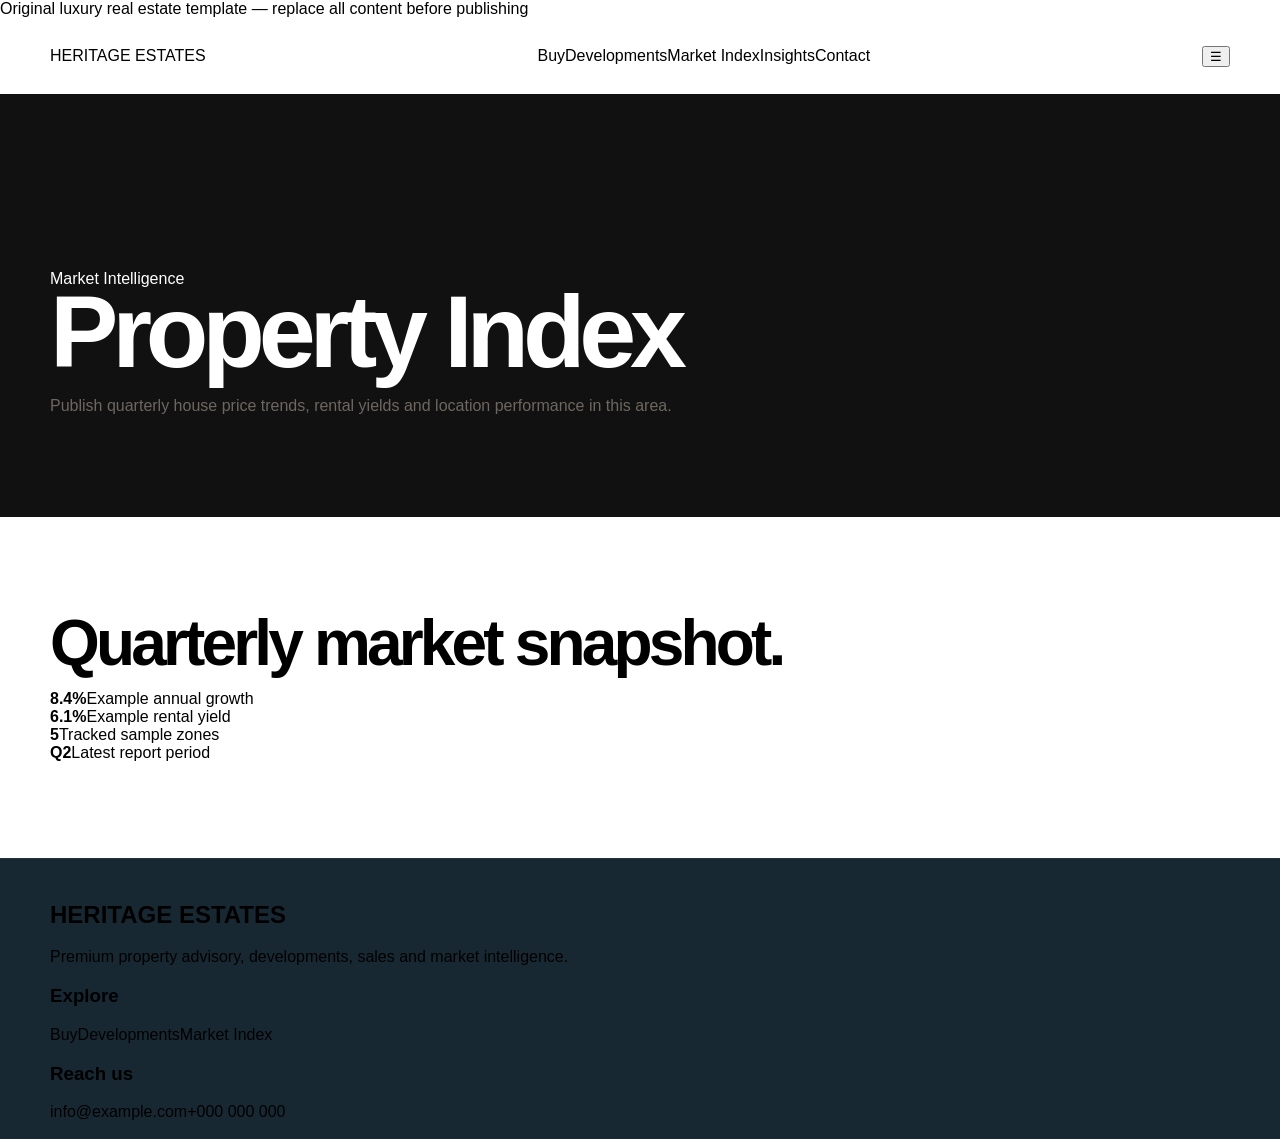
==== hass-inspired/contacts.html @ 973fdc42 "Initial commit" ====
<!DOCTYPE html>
<html lang="en">
<head>
    <meta charset="UTF-8">
    <meta name="viewport" content="width=device-width, initial-scale=1.0">
    <title>Document</title>
    <link rel="stylesheet" href="styles.css">
</head>
<div class="topbar">Original luxury real estate template — replace all content before publishing</div><header class="header"><div class="container nav"><a class="logo" href="index.html">HERITAGE ESTATES</a><nav class="links"><a href="buy.html">Buy</a><a href="developments.html">Developments</a><a href="hass-index.html">Market Index</a><a href="insights.html">Insights</a><a href="contact.html">Contact</a></nav><button class="menu">☰</button></div></header>
<main>
    <section class="page-hero">
        <div class="container">
            <span class="eyebrow">Market Intelligence</span>
            <h1>Property Index</h1>
            <p class="lead">Publish quarterly house price trends, rental yields and location performance in this area.</p>
        </div
        >
    </section>
        <section class="section index-band"><div class="container"><h2>Quarterly market snapshot.</h2><div class="stat-grid"><div class="stat"><strong>8.4%</strong><span>Example annual growth</span></div><div class="stat"><strong>6.1%</strong><span>Example rental yield</span></div><div class="stat"><strong>5</strong><span>Tracked sample zones</span></div><div class="stat"><strong>Q2</strong><span>Latest report period</span></div></div></div></section></main>
<footer class="footer">
    <div class="container foot">
        <div>
            <h2>HERITAGE ESTATES</h2>
            <p>Premium property advisory, developments, sales and market intelligence.</p>
        </div>
        <div>
            <h3>Explore</h3>
            <a href="buy.html">Buy</a><a href="developments.html">Developments</a><a href="hass-index.html">Market Index</a></div><div><h3>Reach us</h3><a href="#">info@example.com</a><a href="#">+000 000 000</a></div></div></footer><script src="app.js"></script>
---- hass-inspired/styles.css ----
:root {
  --hass-navy: #142733;
  --hass-navy-dark: #0b1921;
  --hass-charcoal: #182832;
  --hass-gold: #c8a96e;
  --hass-gold-soft: #dfc78d;
  --hass-cream: #f5f1e8;
  --hass-white: #ffffff;
  --hass-muted: rgba(255, 255, 255, 0.62);
  --serif: "Quicksand", sans-serif;
  --sans: "Quicksand", sans-serif;
}

*{
  box-sizing:border-box
}
html{
  scroll-behavior:smooth
}

body{
  margin:0;
  font-family:var(--sans);
  color:var(--ink);
  background:var(--paper)
}
a{
  color:inherit;
  text-decoration:none
}
img{
  max-width:100%;
  display:block
}
.container{
  width:min(1180px,92vw);
  margin:auto
}
.btn{
  display:inline-flex;
  align-items:center;
  justify-content:center;
  gap:.6rem;
  border:1px solid currentColor;
  padding:1rem 1.25rem;
  border-radius:999px;
  text-transform:uppercase;
  font-size:.75rem;
  letter-spacing:.14em;
  font-weight:700
}
.btn.dark{
  background:#111;
  color:#fff;
  border-color:#111
}
.btn.lime{
  background:var(--lime);
  color:#101010;
  border-color:var(--lime)
}
.btn.ghost{
  color:#fff;
  border-color:rgba(255,255,255,.35)
}


/* ==============================
   HEADER — HassConsult inspired
================================= */

.site-header {
  position: fixed;
  top: 0;
  left: 0;
  width: 100%;
  z-index: 30;
  background: rgba(11, 25, 33, 0.86);
  backdrop-filter: blur(18px);
  border-bottom: 1px solid rgba(255, 255, 255, 0.08);
}

.container {
  width: min(1180px, calc(100% - 42px));
  margin: 0 auto;
}

.nav {
  min-height: 76px;
  display: flex;
  align-items: center;
  justify-content: space-between;
}

.brand {
  color: var(--hass-white);
  font-family: var(--sans);
  font-size: 1.05rem;
  font-weight: 900;
  letter-spacing: 0.15em;
  text-decoration: none;
}

.brand span {
  color: var(--hass-gold);
}

.nav-links {
  display: flex;
  align-items: center;
  gap: 26px;
}

.nav-links a {
  color: rgba(255, 255, 255, 0.78);
  font-size: 0.72rem;
  font-weight: 700;
  letter-spacing: 0.16em;
  text-transform: uppercase;
  text-decoration: none;
  transition: color 0.25s ease;
}

.nav-links a:hover {
  color: var(--hass-gold-soft);
}

.hamb {
  display: none;
  border: 0;
  background: transparent;
  color: var(--hass-white);
  font-size: 1.8rem;
  cursor: pointer;
  line-height: 1;
  z-index: 1001;
}

.mobile-menu {
  display: none;
}

/* show hamburger on mobile/tablet */
@media (max-width: 900px) {
  .nav-links {
    display: none;
  }

  .hamb {
    display: block;
  }

  .mobile-menu {
    display: none;
    background: var(--hass-charcoal);
    padding: 20px 25px 28px;
    border-top: 1px solid rgba(255,255,255,0.08);
  }

  .mobile-menu.open {
    display: flex;
    flex-direction: column;
    gap: 18px;
  }

  .mobile-menu a {
    color: var(--hass-white);
    text-decoration: none;
    font-size: 12px;
    letter-spacing: 0.18em;
    text-transform: uppercase;
  }
}

/* ==============================
   HERO — background + floating tiles
================================= */

.hero {
  min-height: 100vh;
  position: relative;
  display: flex;
  align-items: flex-end;
  overflow: hidden;
  color: var(--hass-white);
  background: var(--hass-navy-dark);
}

/* Main background image */
.hero::before {
  content: "";
  position: absolute;
  inset: 0;
  background:
    linear-gradient(
      90deg,
      rgba(11, 25, 33, 0.96) 0%,
      rgba(11, 25, 33, 0.9) 36%,
      rgba(11, 25, 33, 0.66) 67%,
      rgba(11, 25, 33, 0.54) 100%
    ),
    linear-gradient(
      180deg,
      rgba(11, 25, 33, 0.7) 0%,
      rgba(11, 25, 33, 0.26) 42%,
      rgba(11, 25, 33, 0.92) 100%
    ),
    url("https://images.unsplash.com/photo-1600585154340-be6161a56a0c?auto=format&fit=crop&w=2200&q=85");
  background-size: cover;
  background-position: center;
  transform: scale(1.04);
  z-index: 0;
}

/* Soft editorial glow */
.hero-grain {
  position: absolute;
  inset: 0;
  background:
    radial-gradient(circle at 18% 75%, rgba(200, 169, 110, 0.16), transparent 32%),
    radial-gradient(circle at 80% 22%, rgba(255, 255, 255, 0.08), transparent 30%),
    linear-gradient(120deg, rgba(20, 39, 51, 0.28), transparent 45%);
  pointer-events: none;
  z-index: 1;
}

/* A subtle dark glass block behind floating images */
.hero-grain::after {
  content: "";
  position: absolute;
  right: 18%;
  top: 35%;
  width: 330px;
  height: 330px;
  background: rgba(11, 25, 33, 0.28);
  border: 1px solid rgba(200, 169, 110, 0.08);
  backdrop-filter: blur(8px);
}

.hero-inner {
  position: relative;
  z-index: 2;
  width: min(1180px, calc(100% - 42px));
  margin: 0 auto;
  padding: 11rem 0 5.8rem;
  display: grid;
  grid-template-columns: 0.95fr 1.05fr;
  gap: clamp(3rem, 7vw, 7rem);
  align-items: end;
}

/* ==============================
   LEFT TEXT
================================= */

.hero-text {
  max-width: 720px;
  padding-bottom: 1rem;
}

.kicker {
 
font-size: 0.68rem;
  letter-spacing: 0.2em;
  text-transform: uppercase;
  color: var(--lime, #C8A96E);
  font-weight: 700;
  display: flex;
  align-items: center;
  gap: 0.8rem;
  margin-bottom: 1.8rem;
}

.kicker::before {
  content: "";
  width: 34px;
  height: 1px;
  background: currentColor;
}

.hero-subtitle {
  margin: 0 0 0.7rem;
  color: rgba(255, 255, 255, 0.52);
  font-size: 0.95rem;
  letter-spacing: 0.04em;
}

.hero h1 {
  font-family: var(--serif, 'Georgia', serif);
  font-size: clamp(3.2rem, 6.5vw, 6rem);
  font-weight: 300;
  line-height: 1.0;
  letter-spacing: -0.03em;
  margin: 0 0 1.5rem;
}


.hero h1 span {
  display: block;
  margin-top: 0.12em;
  color: var(--hass-gold-soft);
  font-style: italic;
}

.hero-lines p {
  margin: 0;
  color: var(--hass-muted);
  font-size: clamp(1rem, 1.25vw, 1.14rem);
  line-height: 1.45;
}

.hero-italic {
  margin-top: 0.35rem !important;
  font-family: var(--serif);
  font-style: italic;
  color: rgba(255, 255, 255, 0.88) !important;
}

.hero-actions {
  margin-top: 2.7rem;
}

.hero-actions .btn.lime {
  display: inline-flex;
  align-items: center;
  justify-content: center;
  min-height: 50px;
  padding: 0 2.4rem;
  background: var(--hass-gold);
  color: var(--hass-navy-dark);
  border: 1px solid var(--hass-gold);
  border-radius: 0;
  font-size: 0.72rem;
  font-weight: 800;
  letter-spacing: 0.16em;
  text-transform: uppercase;
  text-decoration: none;
  transition: 0.28s ease;
}

.hero-actions .btn.lime:hover {
  background: var(--hass-gold-soft);
  transform: translateY(-3px);
  box-shadow: 0 18px 45px rgba(0, 0, 0, 0.24);
}

/* ==============================
   FLOATING TILE MOSAIC
================================= */

.hero-tiles {
  position: relative;
  width: 100%;
  height: 540px;
}

.tile {
  position: absolute;
  overflow: hidden;
  border-radius: 0;
  background: var(--hass-charcoal);
  border: 1px solid rgba(200, 169, 110, 0.22);
  box-shadow: 0 28px 80px rgba(0, 0, 0, 0.42);
}

.tile::after {
  content: "";
  position: absolute;
  inset: 0;
  background:
    linear-gradient(180deg, rgba(11, 25, 33, 0.02), rgba(11, 25, 33, 0.22)),
    radial-gradient(circle at 50% 0%, rgba(200, 169, 110, 0.08), transparent 45%);
  pointer-events: none;
}

.tile img,
.tile video {
  width: 100%;
  height: 100%;
  object-fit: cover;
  display: block;
  filter: saturate(0.82) contrast(1.03);
  transform: scale(1.02);
}

/* Large editorial video tile */
.tile-video {
  width: 250px;
  height: 330px;
  top: 38px;
  left: 20px;
  animation: float-1 7s ease-in-out infinite;
}

/* Top image */
.tile-1 {
   width: 180px;
  height: 200px;
  top: -20px;
  left: 240px;
  animation: float-2 7s ease-in-out infinite;
}

/* Middle dark building tile */
.tile-2 {
  width: 190px;
  height: 185px;
  top: 245px;
  left: 305px;
  animation: float-3 6.5s ease-in-out infinite;
}

/* Bottom-left home tile */
.tile-3 {
  width: 210px;
  height: 170px;
  top: 365px;
  left: 60px;
  animation: float-4 7.5s ease-in-out infinite;
}

/* Far-right interior tile */
.tile-4 {
  width: 175px;
  height: 230px;
  top: 105px;
  left: 535px;
  animation: float-5 8s ease-in-out infinite;
}

/* Bottom-right development tile */
.tile-5 {
  width: 185px;
  height: 145px;
  top: 405px;
  left: 485px;
  animation: float-2 7s ease-in-out infinite 0.5s;
}

/* Optional elegant labels on hover */
.tile:hover {
  border-color: rgba(223, 199, 141, 0.52);
}

.tile:hover img,
.tile:hover video {
  transform: scale(1.06);
  transition: transform 0.6s ease;
}

/* ==============================
   FLOATING ANIMATIONS
================================= */

@keyframes float-1 {
  0%, 100% { transform: translate(0, 0); }
  25% { transform: translate(7px, -12px); }
  50% { transform: translate(-5px, -20px); }
  75% { transform: translate(8px, -8px); }
}

@keyframes float-2 {
  0%, 100% { transform: translate(0, 0); }
  33% { transform: translate(-8px, -16px); }
  66% { transform: translate(5px, -10px); }
}

@keyframes float-3 {
  0%, 100% { transform: translate(0, 0); }
  25% { transform: translate(10px, -8px); }
  50% { transform: translate(-6px, -18px); }
  75% { transform: translate(4px, -6px); }
}

@keyframes float-4 {
  0%, 100% { transform: translate(0, 0); }
  30% { transform: translate(-5px, -14px); }
  60% { transform: translate(8px, -22px); }
}

@keyframes float-5 {
  0%, 100% { transform: translate(0, 0); }
  40% { transform: translate(-10px, -15px); }
  70% { transform: translate(6px, -24px); }
}

/* ==============================
   RESPONSIVE
================================= */

@media (max-width: 980px) {
  .nav-links {
    display: none;
  }

  .hamb {
    display: block;
  }

  .mobile-menu {
    padding: 1.1rem 21px 1.5rem;
    background: rgba(11, 25, 33, 0.98);
  }

  .mobile-menu a {
    display: block;
    padding: 0.85rem 0;
    color: rgba(255, 255, 255, 0.78);
    font-size: 0.72rem;
    font-weight: 700;
    letter-spacing: 0.16em;
    text-transform: uppercase;
    text-decoration: none;
  }

  .site-header.menu-open .mobile-menu {
    display: block;
  }

  .hero {
    align-items: flex-start;
  }

  .hero-inner {
    grid-template-columns: 1fr;
    padding: 9rem 0 4rem;
    gap: 3rem;
  }

  .hero::before {
    background:
      linear-gradient(
        180deg,
        rgba(11, 25, 33, 0.92) 0%,
        rgba(11, 25, 33, 0.78) 44%,
        rgba(11, 25, 33, 0.96) 100%
      ),
      url("https://images.unsplash.com/photo-1600585154340-be6161a56a0c?auto=format&fit=crop&w=1600&q=85");
    background-size: cover;
    background-position: center;
  }

  .hero-tiles {
    height: 390px;
    max-width: 460px;
    margin: 0 auto;
  }

  .tile-video {
    width: 165px;
    height: 225px;
    left: 0;
    top: 30px;
  }

  .tile-1 {
    width: 145px;
    height: 145px;
    left: 185px;
    top: 0;
  }

  .tile-2 {
    width: 140px;
    height: 135px;
    left: 200px;
    top: 165px;
  }

  .tile-3 {
    width: 145px;
    height: 120px;
    left: 15px;
    top: 260px;
  }

  .tile-4 {
    width: 120px;
    height: 160px;
    left: 335px;
    top: 80px;
  }

  .tile-5 {
    width: 125px;
    height: 105px;
    left: 310px;
    top: 275px;
  }
}

@media (max-width: 600px) {
  .container,
  .hero-inner {
    width: min(100% - 30px, 1180px);
  }

  .nav {
    min-height: 68px;
  }

  .brand {
    font-size: 0.88rem;
  }

  .hero h1 {
    font-size: clamp(3.25rem, 17vw, 5.3rem);
  }

  .hero-actions .btn.lime {
    width: 100%;
  }

  .hero-tiles {
    height: 330px;
    max-width: 340px;
  }

  .tile-video {
    width: 138px;
    height: 190px;
    left: 0;
    top: 30px;
  }

  .tile-1 {
    width: 120px;
    height: 120px;
    left: 150px;
    top: 0;
  }

  .tile-2 {
    width: 110px;
    height: 110px;
    left: 155px;
    top: 140px;
  }

  .tile-3 {
    width: 120px;
    height: 100px;
    left: 8px;
    top: 225px;
  }

  .tile-4 {
    display: none;
  }

  .tile-5 {
    width: 105px;
    height: 90px;
    left: 235px;
    top: 220px;
  }
}



/**about**/
/* ─── ABOUT SECTION ─────────────────── */
/* ─── ABOUT SECTION ─────────────────── */

.dark-feature{
  background:#ffffff;
  color:#1a2332;
  position:relative;
  overflow:hidden;
  border-bottom:1px solid #e5e2dc;
}

.dark-feature::before{
  content:"";
  position:absolute;
  inset:0;
  background-image:
    linear-gradient(rgba(0,0,0,.035) 1px, transparent 1px),
    linear-gradient(90deg, rgba(0,0,0,.035) 1px, transparent 1px);
  background-size:80px 80px;
  pointer-events:none;
  z-index:0;
}

.dark-inner{
  position:relative;
  z-index:1;
  max-width:1180px;
  margin:0 auto;
  padding:120px 44px;
  display:grid;
  grid-template-columns:1fr 1fr;
  gap:80px;
  align-items:center;
}

.dark-feature .kicker{
  color:#b8924a;
}

.dark-feature .section-title{
  font-family:var(--serif);
  font-size:clamp(2.6rem,5vw,5rem);
  font-weight:300;
  line-height:1;
  letter-spacing:-0.04em;
  color:#1a2332;
  margin:0;
}

.dark-feature .section-title em{
  color:#b8924a;
  font-style:italic;
}

.dark-copy{
  font-size:15px;
  line-height:1.9;
  color:#6b6560;
}

.dark-copy p{
  margin:0;
  color:#6b6560;
}

@media(max-width:768px){
  .dark-inner{
    grid-template-columns:1fr;
    gap:36px;
    padding:80px 24px;
  }

  .dark-feature .section-title{
    font-size:clamp(2.4rem,12vw,3.6rem);
  }

  .dark-copy{
    font-size:14px;
  }
}
/**portfolio section**/
/* Feature Cards Grid */
.feature-cards {
    display: grid;
    grid-template-columns: repeat(3, 1fr);
    gap: 2rem;
    margin-top: 3rem;
}

.feature-card {
    display: flex;
    flex-direction: column;
    background: #ffffff;
}

/* Image containers — fixed aspect ratio, no overflow */
.feature-card__image {
    width: 100%;
    aspect-ratio: 4 / 3;
    overflow: hidden;
    background: #111;
}

.feature-card__image img {
    width: 100%;
    height: 100%;
    object-fit: cover;
    display: block;
}

/* 2×2 photo grid for card 2 */
.feature-card__image--grid {
    display: grid;
    grid-template-columns: 1fr 1fr;
    grid-template-rows: 1fr 1fr;
    gap: 2px;
}

.feature-card__image--grid img {
    width: 100%;
    height: 100%;
    object-fit: cover;
}

/* Branded dark card */
.feature-card__image--branded {
    background: #0d1b2a;
    display: flex;
    align-items: center;
    justify-content: center;
}

.branded-card {
    text-align: center;
    color: #fff;
    padding: 1.5rem;
}

.branded-card__year {
    display: block;
    font-size: 3.5rem;
    font-weight: 300;
    color: #c9a84c; /* gold */
    letter-spacing: 0.05em;
    line-height: 1;
}

.branded-card__headline {
    display: block;
    font-size: 2.2rem;
    font-weight: 600;
    letter-spacing: 0.08em;
    line-height: 1.15;
    margin: 0.25rem 0 1rem;
    text-transform: uppercase;
}

.branded-card__logo {
    display: block;
    font-size: 0.65rem;
    letter-spacing: 0.15em;
    text-transform: uppercase;
    color: #aaa;
    line-height: 1.5;
}

/* Card body — text sits cleanly below image */
.feature-card__body {
    padding: 1.75rem 0 0;
    display: flex;
    flex-direction: column;
    gap: 0.75rem;
}

.feature-card__title {
    font-family: 'Georgia', 'Times New Roman', serif;
    font-size: 1.5rem;
    font-weight: 400;
    font-variant: small-caps;
    line-height: 1.2;
    color: #111;
    margin: 0;
    text-align: center;
}

.feature-card__desc {
    font-size: 0.875rem;
    color: #555;
    text-align: center;
    line-height: 1.6;
    margin: 0;
}

/* CTA Button */
.btn--dark {
    display: inline-block;
    background: #1a2332;
    color: #fff;
    padding: 0.85rem 2rem;
    font-size: 0.7rem;
    letter-spacing: 0.15em;
    text-transform: uppercase;
    text-decoration: none;
    text-align: center;
    border: none;
    cursor: pointer;
    align-self: center;
    width: 100%;
    margin-top: 0.5rem;
    transition: background 0.2s ease;
}

.btn--dark:hover {
    background: #2d3f55;
}

/* Responsive */
@media (max-width: 768px) {
    .feature-cards {
        grid-template-columns: 1fr;
    }
}


/* insight section */
/* INSIGHT SECTION */
@import url('https://fonts.googleapis.com/css2?family=Cormorant+Garamond:ital,wght@0,300;0,400;0,600;1,300&family=Jost:wght@300;400;500&display=swap');

.hc-features {
    width: 100%;
    background: #ffffff;
    font-family: 'Jost', sans-serif;
    overflow: hidden;
  }
 
  /* ══════════════════════════════════════
     SECTION HEADER
  ══════════════════════════════════════ */
  .hc-features-header {
    display: flex;
    align-items: center;
    gap: 16px;
    padding: 56px 52px 48px;
    border-bottom: 1px solid rgba(10, 28, 46, 0.08);
  }
  .hc-features-header span {
    font-family: 'Jost', sans-serif;
    font-size: 11px;
    font-weight: 500;
    letter-spacing: 0.26em;
    text-transform: uppercase;
    color: #8a7a5c;
    flex-shrink: 0;
  }
  .label-line {
    height: 1px;
    width: 140px;
    background: linear-gradient(90deg, #c9a84c 0%, transparent 100%);
  }
 
  /* ══════════════════════════════════════
     THREE-COLUMN TILE GRID — full width, no container
  ══════════════════════════════════════ */
  .hc-features-grid {
    display: grid;
    grid-template-columns: repeat(3, 1fr);
    width: 100%;
  }
 
  /* ══════════════════════════════════════
     INDIVIDUAL TILE
  ══════════════════════════════════════ */
  .hf-tile {
    display: flex;
    flex-direction: column;
    align-items: center;
    text-align: center;
    background: #ffffff;
    border-right: 1px solid rgba(10, 28, 46, 0.07);
    transition: background 0.35s ease;
    overflow: hidden;
  }
  .hf-tile:last-child {
    border-right: none;
  }
  .hf-tile:hover {
    background: #faf8f4;
  }
 
  /* ── IMAGE BLOCK ── */
  .hf-tile-img {
    width: 100%;
    aspect-ratio: 4 / 3.2;
    overflow: hidden;
    position: relative;
  }
  .hf-tile-img > img {
    width: 100%;
    height: 100%;
    object-fit: cover;
    display: block;
    transition: transform 0.7s ease;
    filter: brightness(0.97) saturate(0.9);
  }
  .hf-tile:hover .hf-tile-img > img {
    transform: scale(1.05);
  }
 
  /* ── MOSAIC ── */
  .hf-tile-img.mosaic {
    display: grid;
    grid-template-columns: 1.1fr 0.9fr;
    grid-template-rows: 1fr 1fr;
    gap: 2px;
    background: #e8e2d8;
  }
  .hf-tile-img.mosaic > img {
    width: 100%;
    height: 100%;
    object-fit: cover;
    transition: transform 0.7s ease;
  }
  .hf-tile:hover .hf-tile-img.mosaic > img { transform: scale(1.05); }
  .m-tl { grid-row: 1; grid-column: 1; }
  .m-tr { grid-row: 1; grid-column: 2; }
  .m-bl { grid-row: 2; grid-column: 1; }
  .m-br { grid-row: 2; grid-column: 2; }
 
  /* ── OVERLAY CARD ── */
  .hf-tile-img.overlay-card {
    position: relative;
  }
  .hf-tile-img.overlay-card > img {
    position: absolute;
    inset: 0;
    width: 100%;
    height: 100%;
    object-fit: cover;
  }
  .hf-tile-img.overlay-card::after {
    content: "";
    position: absolute;
    inset: 0;
    background: linear-gradient(135deg,
      rgba(240,235,224,0.72) 0%,
      rgba(201,168,76,0.18) 60%,
      rgba(240,235,224,0.55) 100%);
    z-index: 1;
  }
  .overlay-text {
    position: absolute;
    inset: 0;
    z-index: 2;
    display: flex;
    flex-direction: column;
    align-items: center;
    justify-content: center;
    padding: 2rem;
  }
  .ov-year {
    font-family: 'Cormorant Garamond', serif;
    font-size: clamp(2.8rem, 4.5vw, 4.4rem);
    font-weight: 300;
    color: #c9a84c;
    line-height: 1;
    letter-spacing: 0.04em;
  }
  .ov-live {
    font-family: 'Cormorant Garamond', serif;
    font-size: clamp(1.8rem, 3vw, 2.8rem);
    font-weight: 600;
    color: #071525;
    text-transform: uppercase;
    letter-spacing: 0.12em;
    line-height: 1.1;
  }
  .ov-boldly {
    font-family: 'Cormorant Garamond', serif;
    font-size: clamp(2rem, 3.5vw, 3.2rem);
    font-weight: 600;
    color: #071525;
    text-transform: uppercase;
    letter-spacing: 0.14em;
    line-height: 1;
  }
  .ov-brand {
    font-family: 'Jost', sans-serif;
    font-size: 9px;
    letter-spacing: 0.24em;
    text-transform: uppercase;
    color: rgba(10, 28, 46, 0.45);
    margin-top: 24px;
    font-weight: 400;
  }
 
  /* ── CONTENT BLOCK ── */
  .hf-tile-body {
    display: flex;
    flex-direction: column;
    align-items: center;
    padding: 36px 40px 48px;
    flex: 1;
  }
 
  /* thin gold rule above title */
  .hf-tile-body::before {
    content: "";
    display: block;
    width: 28px;
    height: 1px;
    background: #c9a84c;
    margin-bottom: 24px;
  }
 
  .hf-tile-title {
    font-family: var(--serif);
    font-size: clamp(1.25rem, 1.8vw, 1.6rem);
    font-weight: 400;
    color: #071525;
    line-height: 1.2;
    letter-spacing: 0.06em;
    text-transform: uppercase;
    margin-bottom: 14px;
  }
 
  .hf-tile-desc {
    font-family: var(--serif);
    font-size: 13px;
    color: #6b7a8d;
    line-height: 1.8;
    font-weight: 300;
    max-width: 280px;
    margin-bottom: 28px;
  }
 
  .hf-tile-btn {
    display: inline-block;
    padding: 13px 28px;
    background: transparent;
    border: 1px solid rgba(10, 28, 46, 0.22);
    color: #071525;
    font-family: 'Jost', sans-serif;
    font-size: 10px;
    letter-spacing: 0.24em;
    text-transform: uppercase;
    text-align: center;
    text-decoration: none;
    font-weight: 500;
    transition: background 0.3s ease, border-color 0.3s ease, color 0.3s ease;
    margin-top: auto;
  }
  .hf-tile-btn:hover {
    background: #c9a84c;
    border-color: #c9a84c;
    color: #ffffff;
  }
 
  /* ══════════════════════════════════════
     RESPONSIVE
  ══════════════════════════════════════ */
  @media (max-width: 900px) {
    .hc-features-header { padding: 40px 24px 36px; }
    .hc-features-grid { grid-template-columns: 1fr; }
    .hf-tile { border-right: none; border-bottom: 1px solid rgba(10,28,46,0.07); }
    .hf-tile:last-child { border-bottom: none; }
    .hf-tile-body { padding: 32px 28px 40px; }
  }


/* ══════════════════════════════════════
   WHEEL AREA
   ══════════════════════════════════════ */
.hc-wheel-section {
  position: relative;
  min-height: 660px;
  display: flex;
  align-items: center;
  justify-content: center;
  overflow: hidden;
  background: var(--hass-charcoal);
}

.hc-orbit-stage {
  position: relative;
  width: min(760px, 78vw);
  aspect-ratio: 1 / 1;
  display: flex;
  align-items: center;
  justify-content: center;
}

/* ── BACKGROUND RINGS ── */
.hc-rings,
.hc-rings::before,
.hc-rings::after {
  position: absolute;
  border-radius: 50%;
  border: 1px solid rgba(201, 168, 76, 0.07);
  pointer-events: none;
}
.hc-rings { inset: 0; }
.hc-rings::before { content: ""; inset: 13%; }
.hc-rings::after  { content: ""; inset: 29%; }

/* ── SVG ── */
#ring-svg {
  position: absolute;
  inset: 0;
  width: 100%;
  height: 100%;
  overflow: visible;
  z-index: 2;
}

#orbit-lines line {
  stroke: rgba(201, 168, 76, 0.14);
  stroke-width: 1;
}

/* ── NODES ── */
.orbit-node {
  cursor: pointer;
  pointer-events: all;
}
.node-circle {
  fill: transparent;
  stroke: rgba(201, 168, 76, 0.28);
  stroke-width: 1;
  transition: fill 0.35s ease, stroke 0.35s ease;
}
.orbit-node.active .node-circle {
  fill: #c9a84c;
  stroke: #c9a84c;
}
.orbit-node:hover .node-circle {
  fill: rgba(201, 168, 76, 0.06);
  stroke: rgba(201, 168, 76, 0.65);
}

.node-num {
  font-family: 'Jost', sans-serif;
  font-size: 18px;
  font-weight: 300;
  fill: #7a8ca8;
  text-anchor: middle;
  dominant-baseline: central;
  transition: fill 0.35s ease;
  user-select: none;
}
.orbit-node.active .node-num {
  fill: #071525;
  font-weight: 500;
}
.orbit-node:hover .node-num { fill: #f0ebe0; }

.node-label {
  font-family: 'Jost', sans-serif;
  font-size: 13px;
  font-weight: 400;
  letter-spacing: 0.11em;
  fill: #7a8ca8;
  text-anchor: middle;
  dominant-baseline: central;
  transition: fill 0.35s ease;
  user-select: none;
}
.orbit-node.active .node-label { fill: #c9a84c; }

/* ══════════════════════════════════════
   CENTER CONTENT
   ══════════════════════════════════════ */
.hc-center {
  position: relative;
  z-index: 5;
  width: min(420px, 74vw);
  text-align: center;
  display: flex;
  flex-direction: column;
  align-items: center;
}

.hc-center-tag {
  font-size: 10px;
  letter-spacing: 0.32em;
  text-transform: uppercase;
  color: #c9a84c;
  font-weight: 500;
  margin-bottom: 16px;
  transition: opacity 0.3s ease, transform 0.3s ease;
}

.hc-center-title {
  font-family: var(--serif);
  font-size: clamp(2.2rem, 4vw, 3.2rem);
  font-weight: 300;
  color: #f0ebe0;
  line-height: 1.08;
  margin: 0 0 18px;
  transition: opacity 0.3s ease, transform 0.3s ease;
}

.hc-center-desc {
  font-size: 13.5px;
  color: #7a8ca8;
  line-height: 1.85;
  font-weight: 300;
  max-width: 480px;
  margin: 0 0 30px;
  transition: opacity 0.3s ease, transform 0.3s ease;
}

/* fade-out during swap */
.hc-center.fading .hc-center-tag,
.hc-center.fading .hc-center-title,
.hc-center.fading .hc-center-desc {
  opacity: 0;
  transform: translateY(-8px);
}

/* ── CTA PILL ── */
.hc-center-btn {
  display: inline-flex;
  align-items: center;
  gap: 14px;
  background: transparent;
  border: 1px solid rgba(201, 168, 76, 0.32);
  color: #f0ebe0;
  font-family: 'Jost', sans-serif;
  font-size: 10px;
  letter-spacing: 0.24em;
  text-transform: uppercase;
  padding: 12px 20px 12px 30px;
  cursor: pointer;
  border-radius: 999px;
  text-decoration: none;
  transition: border-color 0.3s ease, background 0.3s ease;
}
.hc-center-btn:hover {
  background: rgba(201, 168, 76, 0.06);
  border-color: #c9a84c;
}
.btn-dot {
  width: 30px;
  height: 30px;
  border-radius: 50%;
  background: #c9a84c;
  display: flex;
  align-items: center;
  justify-content: center;
  color: #071525;
  font-size: 12px;
  transition: transform 0.35s ease;
  flex-shrink: 0;
}
.hc-center-btn:hover .btn-dot { transform: rotate(45deg); }

/* ══════════════════════════════════════
   RESPONSIVE
   ══════════════════════════════════════ */
@media (max-width: 900px) {
  .hc-intro { grid-template-columns: 1fr; padding: 42px 24px 36px; }
  .hc-wheel-section { min-height: 560px; }
  .hc-orbit-stage { width: min(660px, 96vw); }
}
@media (max-width: 620px) {
  .hc-wheel-section { min-height: 520px; }
  .hc-orbit-stage { width: 112vw; }
  .hc-center { width: 72vw; }
  .hc-center-title { font-size: 2rem; }
  .hc-center-desc { font-size: 12px; line-height: 1.7; }
  .hc-center-btn { font-size: 8.5px; padding: 11px 16px 11px 22px; }
  .node-label { font-size: 11px; }
  .node-num { font-size: 15px; }
}


.tab{
  padding:.8rem;
  border-radius:18px;
  background:rgba(255,255,255,.08);
  font-size:.74rem;
  text-align:center;
  text-transform:uppercase;
  letter-spacing:.12em
}
.tab.active{
  background:var(--lime);
  color:#111;
  font-weight:800
}
.search-panel{
  display:grid;
  gap:.7rem;
  margin-top:1rem
}
.field{
  background:rgba(255,255,255,.08);
  border:1px solid rgba(255,255,255,.14);
  border-radius:18px;
  padding:1rem
}
.field label{
  display:block;
  font-size:.66rem;
  text-transform:uppercase;
  letter-spacing:.15em;
  color:#aaa;
  margin-bottom:.3rem
}
.field strong{
  font-size:.95rem
}
.marquee{
  position:absolute;
  z-index:3;
  left:0;
  right:0;
  bottom:0;
  background:var(--lime);
  color:#111;
  white-space:nowrap;
  overflow:hidden;
  font-weight:900;
  text-transform:uppercase;
  letter-spacing:.14em;
  font-size:.76rem;
}
.marquee div{
  display:inline-block;
  padding:.9rem 0;
  animation:slide 22s linear infinite
}
@keyframes slide{
  from{
    transform:translateX(0)}to{transform:translateX(-50%)}
  }
.section{
  padding:6rem 0
}
.section.dark{
  background:#111;
  color:#fff;
}
.section h2{
  font-family:var(--serif);
  font-size:clamp(2.4rem,5vw,5rem);
  line-height:.95;
  margin:0 0 1rem;
  letter-spacing:-.06em
}
.lead{
  max-width:720px;
  line-height:1.8;
  color:#6d675f;
}
.dark .lead{
  color:#cfc8bd
}
.split{
  display:grid;
  grid-template-columns:1fr 1fr;
  gap:3rem;
  align-items:center
}
.cards{
  display:grid;
  grid-template-columns:repeat(3,1fr);
  gap:1rem;
  margin-top:2rem
}
.property-card{
  background:#fff;
  border-radius:28px;
  overflow:hidden;
  box-shadow:0 18px 60px rgba(0,0,0,.08);
  border:1px solid rgba(0,0,0,.06);
}
.thumb{
  height:245px;
  background:linear-gradient(135deg,#272727,#767064);
  position:relative;
}
.thumb::after{
  content:"Image placeholder";
  position:absolute;
  inset:auto 1rem 1rem auto;
  color:#fff;
  font-size:.7rem;
  letter-spacing:.14em;
  text-transform:uppercase
}
.badge{
  position:absolute;
  top:1rem;
  left:1rem;
  background:#fff;
  border-radius:999px;
  padding:.45rem .7rem;
  font-size:.66rem;
  text-transform:uppercase;
  font-weight:800;
  letter-spacing:.12em;
}
.property-body{
  padding:1.2rem;
}
.property-body h3{
  margin:.2rem 0 .7rem;
  font-size:1.05rem;
}
.meta{
  display:flex;
  gap:.8rem;
  flex-wrap:wrap;
  color:#777;
  font-size:.85rem;
}
.price{
  margin-top:1rem;
  font-weight:900
}
.feature-grid{
  display:grid;
  grid-template-columns:repeat(4,1fr);
  gap:1rem;
  margin-top:2rem
}
.feature{
  border:1px solid rgba(255,255,255,.14);
  border-radius:26px;
  padding:1.4rem;
  background:rgba(255,255,255,.04)
}
.feature h3{
  margin:.4rem 0
}
.feature p{
  color:#bbb;
  line-height:1.6;
}
.image-panel {
  border-radius: 28px;
  background: linear-gradient(135deg, #161616, #51514b);
  position: relative;
  overflow: hidden;

  /* Let height follow the image naturally on mobile */
  min-height: 520px;
}

.image-panel > img {
  width: 100%;
  height: 100%;
  object-fit: cover;
  object-position: center top;
  display: block;
  position: absolute;
  inset: 0;
}

/* ── MOBILE FIX ── */
@media (max-width: 860px) {
  .image-panel {
    min-height: unset;      /* remove fixed height */
    height: auto;           /* let it breathe */
    aspect-ratio: 4 / 5;   /* portrait ratio — shows full face + shoulders */
    position: relative;
  }

  .image-panel > img {
    position: absolute;
    inset: 0;
    width: 100%;
    height: 100%;
    object-fit: cover;
    object-position: center 10%;  /* pulls image up slightly to show full face */
  }
}

@media (max-width: 500px) {
  .image-panel {
    aspect-ratio: 3 / 4;   /* slightly taller on small phones */
    border-radius: 22px;
  }
}
.page-hero{
  padding:11rem 0 5rem;
  background:#111;
  color:#fff;
}
.page-hero h1{
  font-family:var(--serif);
  font-size:clamp(3.2rem,8vw,8rem);
  line-height:.86;margin:0;
  letter-spacing:-.06em;
}
.filters{
  display:grid;
  grid-template-columns:repeat(4,1fr);
  gap:.8rem;margin:2rem 0
}
.filters input,
.filters select,
.filters button,
.contact input,
.contact textarea{
  width:100%;
  padding:1rem;
  border-radius:999px;
  border:1px solid rgba(0,0,0,.12);
  background:#fff
}
.contact textarea{
  border-radius:24px;
  min-height:140px;
}
.contact{
  display:grid;
  gap:.8rem;
}

/**********************************owner section**************************/
/* ── OWNER SECTION ── */
.owner-split {
  align-items: start;
  gap: 2.5rem;
}

.owner-section .image-panel {
  min-height: 520px;
  border-radius: 28px;
}

.panel-card {
  position: absolute;
  bottom: 1.5rem;
  left: 1.5rem;
  right: 1.5rem;
  background: rgba(30, 30, 30, 0.72);
  backdrop-filter: blur(10px);
  border-radius: 18px;
  padding: 1.2rem 1.4rem;
  display: flex;
  flex-direction: column;
  gap: 0.3rem;
}
.panel-card span {
  font-size: 0.7rem;
  letter-spacing: 0.16em;
  text-transform: uppercase;
  color: rgba(255,255,255,0.5);
}
.panel-card strong {
  font-size: 1.1rem;
  color: #fff;
  font-weight: 700;
  line-height: 1.2;
}

.owner-list {
  margin: 1.4rem 0 2rem;
  display: flex;
  flex-direction: column;
  gap: 0.5rem;
}
.owner-list p {
  margin: 0;
  font-size: 0.95rem;
  color: #333;
  padding: 0.6rem 0;
  border-bottom: 1px solid rgba(0,0,0,0.08);
}

/* ── MOBILE ── */
@media (max-width: 860px) {
  .owner-split {
    grid-template-columns: 1fr !important;
    gap: 2rem;
  }

  .owner-section .image-panel {
    min-height: 360px;
    border-radius: 22px;
    width: 100%;
  }

  .owner-section h2 {
    font-size: clamp(2.4rem, 10vw, 3.4rem);
    letter-spacing: -0.03em;
  }

  .owner-section .lead {
    font-size: 0.95rem;
    line-height: 1.75;
  }
}

@media (max-width: 500px) {
  .owner-section .image-panel {
    min-height: 300px;
  }
}

/* ══════════════════════════════════════
   FOOTER
══════════════════════════════════════ */
.footer {
  background : var(--hass-charcoal);
  
  font-family: var(--sans);
  display: flex;
  flex-direction: column;
  align-items: center;
  padding: 22px 25px 18px;
  border-top: 1px solid rgba(255,255,255,0.05);
}

/* ── Logo ── */
.footer-logo-wrap {
  display: flex;
  flex-direction: column;
  align-items: center;
  margin-bottom: 28px;
}
.footer-logo {
  font-family: var(--serif);
  font-size: 22px;
  font-weight: 700;
  letter-spacing: 0.32em;
  color: #ffffff;
  line-height: 1;
}
.footer-logo-sub {
  font-size: 8px;
  letter-spacing: 0.36em;
  text-transform: uppercase;
  color: rgba(255,255,255,0.3);
  font-weight: 400;
  margin-top: 5px;
}

/* ── Nav ── */
.footer-nav {
  display: flex;
  align-items: center;
  gap: 40px;
  margin-bottom: 28px;
  flex-wrap: wrap;
  justify-content: center;
}
.footer-nav a {
  font-size: 10px;
  font-weight: 500;
  letter-spacing: 0.22em;
  text-transform: uppercase;
  color: rgba(255,255,255,0.45);
  text-decoration: none;
  transition: color 0.25s;
}
.footer-nav a:hover {
  color: #c9a84c;
}

/* ── Bottom bar ── */
.footer-bottom {
  border-top: 1px solid rgba(255,255,255,0.07);
  width: 100%;
  padding-top: 16px;
  text-align: center;
}
.footer-bottom p {
  font-size: 10.5px;
  color: rgba(255,255,255,0.22);
  letter-spacing: 0.1em;
  text-transform: uppercase;
  line-height: 1.8;
}
.footer-bottom a {
  color: rgba(255,255,255,0.22);
  text-decoration: none;
  transition: color 0.25s;
}
.footer-bottom a:hover {
  color: #c9a84c;
}

/* ── Responsive ── */
@media (max-width: 640px) {
  .footer {
    padding: 26px 10px 16px;
  }
  .footer-nav {
    gap: 20px;
    margin-bottom: 22px;
  }
  .footer-bottom p {
    font-size: 9.5px;
    letter-spacing: 0.06em;
  }
}

/****************developments page**************************************/

 .lc-page {
   width: 100%; 
   padding: 60px 0 80px; 
  }

/* ══ FILTER BAR ══ */
.lc-filter-bar {
  max-width: 1240px;
  margin: 0 auto;
  padding: 48px 40px 0;
  display: flex;
  align-items: center;
  gap: 10px;
  flex-wrap: wrap;
}

.lc-filter-group {
  display: flex;
  align-items: center;
  gap: 10px;
}

.lc-filter-divider {
  width: 1px;
  height: 28px;
  background: rgba(13,28,38,0.15);
  margin: 0 6px;
  flex-shrink: 0;
}

.lc-filter-btn {
  padding: 9px 22px;
  font-family: var(--sans);
  font-size: 10px;
  font-weight: 600;
  letter-spacing: 0.18em;
  text-transform: uppercase;
  border: 1px solid rgba(13,28,38,0.18);
  background: transparent;
  color: var(--navy);
  cursor: pointer;
  transition: all 0.25s ease;
  white-space: nowrap;
  flex-shrink: 0;
}
.lc-filter-btn:hover { 
  background: var(--navy); 
  border-color: var(--navy); 
  color: #fff; 
}
.lc-filter-btn.active { 
  background: var(--gold); 
  border-color: var(--gold); 
  color: var(--navy); 
}
.lc-filter-btn.active:hover { 
  background: #1a3244;
   border-color: #1a3244; 
   color: white; 
  }

/* ── DROPDOWNS ── */
.lc-filter-dropdown { 
  position: relative; 
  flex-shrink: 0; 
}

.lc-dropdown-menu {
  display: none;
  position: absolute;
  top: calc(100% + 6px);
  left: 0;
  min-width: 220px;
  background: #fff;
  border: 1px solid rgba(13,28,38,0.12);
  box-shadow: 0 8px 24px rgba(13,28,38,0.12);
  z-index: 300;
  padding: 8px 0;
}
.lc-dropdown-menu.open { 
  display: block; 
}

.lc-dropdown-item {
  display: flex;
  align-items: center;
  gap: 10px;
  padding: 11px 18px;
  font-family: var(--sans);
  font-size: 10px;
  font-weight: 600;
  letter-spacing: 0.15em;
  text-transform: uppercase;
  color: var(--navy);
  cursor: pointer;
  transition: background 0.2s;
  white-space: nowrap;
}
.lc-dropdown-item:hover { 
  background: rgba(13,28,38,0.05); 
}
.lc-dropdown-item input[type="radio"] { 
  accent-color: var(--gold); 
  cursor: pointer; flex-shrink: 0;
 }

/* ── ACTIVE TAGS ── */
.lc-active-filters { 
  display: flex; 
  flex-wrap: wrap; 
  gap: 6px; 
  align-items: center; 
}
.lc-filter-tag {
  display: inline-flex;
   align-items: center; 
   gap: 6px; 
   padding: 5px 12px;
  background: rgba(13,28,38,0.06);
   border: 1px solid rgba(13,28,38,0.12);
  font-family: var(--sans); 
  font-size: 9px; 
  font-weight: 600;
  letter-spacing: 0.15em; 
  text-transform: uppercase; 
  color: var(--navy);
}
.lc-filter-tag button { 
  background: none; 
  border: none; 
  cursor: pointer; 
  color: var(--navy); 
  font-size: 13px; 
  line-height: 1; 
  padding: 0; 
  opacity: 0.5; 
  transition: opacity 0.2s;
 }
.lc-filter-tag button:hover { 
  opacity: 1; 
}

/* ── NO RESULTS ── */
.lc-no-results { 
  display: none; 
  text-align: center; 
  padding: 80px 40px; 
  font-size: 13px; 
  font-weight: 600; 
  letter-spacing: 0.1em; 
  text-transform: uppercase; 
  color: var(--muted); 
}

/* ══ GROUP ══ */
.lc-group { 
  max-width: 1240px; 
  margin: 0 auto; 
  padding: 56px 40px 0; 
}
.lc-group-heading {
  font-family: var(--serif); 
  font-size: clamp(1.5rem, 2.5vw, 2rem); 
  font-weight: 300;
  color: var(--navy); 
  letter-spacing: 0.05em; 
  margin-bottom: 32px; 
  padding-bottom: 16px;
  border-bottom: 1px solid rgba(13,28,38,0.1); 
  display: flex; 
  align-items: center;
   gap: 18px;
}
.lc-group-heading::before { 
  content: ""; 
  display: inline-block; 
  width: 28px; 
  height: 1px; 
  background: var(--gold);
   flex-shrink: 0; 
  }

/* ══ GRID ══ */
.lc-grid { 
  display: grid; 
  grid-template-columns: repeat(3, 1fr); 
  gap: 2px; 
  background: rgba(13,28,38,0.07);
 }

/* ══ CARD ══ */
.lc-card {
   background: var(--card-bg); 
   display: flex;
    flex-direction: column; 
    position: relative; 
    transition: box-shadow 0.35s ease; 
  }
.lc-card:hover { 
  z-index: 2; 
  box-shadow: 0 14px 52px rgba(13,28,38,0.13); 
}

.lc-card__img {
   width: 100%; 
   aspect-ratio: 407 / 365; 
   overflow: hidden; 
   position: relative;
   background: #d6cfc4;
   }
.lc-card__img img { 
  width: 100%; 
  height: 100%; 
  object-fit: cover; 
  display: block; 
  transition: transform 0.7s ease; 
}
.lc-card:hover .lc-card__img img { 
  transform: scale(1.05); 
}

.lc-card__status { 
  position: absolute; 
  top: 14px; 
  left: 14px; 
  background: var(--navy); 
  color: #fff; 
  font-size: 9px; 
  font-weight: 600; 
  letter-spacing: 0.18em; 
  text-transform: uppercase; 
  padding: 5px 12px; 
  z-index: 2; 
}
.lc-card__status.sold {
   background: rgba(13,28,38,0.52); 
  }

.lc-card__body { 
  padding: 26px 28px 30px; 
  display: flex;
  flex-direction: column; 
  flex: 1; 
  border-top: 1px solid rgba(13,28,38,0.06); 
}

.lc-card__name { 
  font-family: var(--serif); 
  font-size: 1.3rem; 
  font-weight: 600; 
  letter-spacing: 0.06em; 
  color: var(--navy); 
  margin-bottom: 5px; 
  text-transform: uppercase; 
}
.lc-card__location { 
  font-size: 9.5px; 
  font-weight: 500; 
  letter-spacing: 0.2em;
   text-transform: uppercase; 
   color: var(--muted); 
   margin-bottom: 20px; 
  }

.lc-card__stats {
   display: flex; 
   gap: 32px; 
   margin-bottom: 18px; 
   padding-bottom: 18px; 
   border-bottom: 1px solid rgba(13,28,38,0.07); 
  }
.lc-stat {
   display: flex; 
   flex-direction: column; 
   gap: 4px; 
  }
.lc-stat__label { 
  font-size: 9px; 
  font-weight: 600; 
  letter-spacing: 0.2em; 
  text-transform: uppercase; 
  color: var(--muted); 
  display: flex; 
  align-items: center; 
  gap: 5px; 
}
.lc-stat__label svg {
   opacity: 0.45; 
   flex-shrink: 0; 
  }
.lc-stat__value {
   font-family: var(--serif);
    font-size: 1rem;
     font-weight: 400; 
     color: var(--navy);
     }
.lc-stat__value.sold-out { 
  color: var(--muted); 
  font-style: italic; 
  font-size: 0.88rem; 
}

.lc-card__floorplan { 
  display: flex; 
  align-items: center; 
  gap: 7px; 
  margin-bottom: 16px; 
  font-size: 9.5px; 
  font-weight: 600; 
  letter-spacing: 0.17em; 
  text-transform: uppercase; 
  color: var(--muted);
 }
.lc-card__floorplan a { 
  color: var(--gold);
   text-decoration: none; 
   transition: color 0.2s; 
  }
.lc-card__floorplan a:hover { 
  color: var(--navy); 
}

.lc-card__actions { 
  display: flex; 
  gap: 8px; 
  flex-wrap: wrap; 
  margin-top: auto; 
}
.lc-btn { 
  display: inline-flex; 
  align-items: center; 
  justify-content: center; 
  padding: 10px 18px;
  font-family: var(--sans); 
  font-size: 9.5px; 
  font-weight: 600; 
  letter-spacing: 0.17em; 
  text-transform: uppercase;
  text-decoration: none; 
  cursor: pointer; 
  transition: background 0.25s, color 0.25s, border-color 0.25s; 
  white-space: nowrap; 
}
.lc-btn--outline { 
  background: transparent; 
  border: 1px solid rgba(13,28,38,0.4); 
  color: var(--navy); 
}
.lc-btn--outline:hover { 
   background: #1a3244; 
  border-color: #1a3244; 
  color: white;

}
.lc-btn--dark { 
 background: #1a3244; 
  border-color: #1a3244; 
  color: white;
}
.lc-btn--dark:hover { 
 background: transparent; 
  border: 1px solid rgba(13,28,38,0.4); 
  color: var(--navy); 
}


/* ══ RESPONSIVE ══ */
@media (max-width: 768px) {
  .nav { 
    padding: 0 20px; 
  }
  .nav-links { 
    display: none; 
  }
  .hamb {
     display: block;
    }

  .lc-filter-bar {
    padding: 24px 16px 16px;
    gap: 12px;
    flex-direction: column;
    align-items: stretch;
  }

  /* ── Status row: compact scrollable pills ── */
  .lc-filter-group.status-group {
    display: flex;
    flex-wrap: nowrap;
    overflow-x: auto;
    -webkit-overflow-scrolling: touch;
    scrollbar-width: none;
    gap: 6px;
    padding-bottom: 2px;
  }
  .lc-filter-group.status-group::-webkit-scrollbar { 
    display: none; 
  }
  .lc-filter-group.status-group .lc-filter-btn {
    flex-shrink: 0;
    padding: 7px 14px;
    font-size: 9px;
    letter-spacing: 0.14em;
  }

  /* ── Price + Location: compact side by side ── */
  .lc-filter-group.dropdown-group {
    display: grid;
    grid-template-columns: 1fr 1fr;
    gap: 6px;
  }
  .lc-filter-group.dropdown-group .lc-filter-dropdown { width: 100%; }
  .lc-filter-group.dropdown-group .lc-filter-btn {
    width: 100%;
    justify-content: center;
    padding: 7px 10px;
    font-size: 9px;
    letter-spacing: 0.12em;
  }

  /* Dropdown panel full width */
  .lc-filter-group.dropdown-group .lc-dropdown-menu {
    left: 0;
    right: 0;
    min-width: unset;
    width: 100%;
  }

  /* ── Active tags ── */
  .lc-active-filters {
    width: 100%;
    display: flex;
    flex-wrap: wrap;
    gap: 6px;
  }
  .lc-filter-tag {
    font-size: 8.5px;
    padding: 4px 10px;
  }

  /* Hide desktop divider */
  .lc-filter-divider { display: none; }

  .lc-group { padding: 36px 16px 0; }
}

@media (max-width: 580px) {
  .lc-grid { grid-template-columns: 1fr; background: transparent; gap: 16px; }
  .lc-card { border: 1px solid rgba(13,28,38,0.07); }
  .lc-card__body { padding: 20px 18px 24px; }
}

/**kwetu residence details**/
.site-nav {
  position: fixed;
  top: 0; left: 0; right: 0;
  z-index: 500;
  display: grid;
  grid-template-columns: 1fr auto 1fr;
  align-items: center;
  padding: 0 40px;
  height: 68px;
  background: rgba(13,28,38,0.95);
  backdrop-filter: blur(14px);
  border-bottom: 1px solid rgba(201,168,76,0.18);
  transition: background 0.3s;
}

.nav-back {
  display: inline-flex;
  align-items: center;
  gap: 8px;
  font-size: 9px;
  font-weight: 700;
  letter-spacing: 0.2em;
  text-transform: uppercase;
  color: rgba(255,255,255,0.5);
  text-decoration: none;
  transition: color 0.2s;
  justify-self: start;
}
.nav-back svg {
  flex-shrink: 0;
  transition: transform 0.2s;
}
.nav-back:hover {
    color: var(--gold); 
}
.nav-back:hover svg { 
    transform: translateX(-4px); 
}

.nav-logo {
  font-family: var(--sans);
  font-weight: 700;
  font-size: 13px;
  letter-spacing: 0.2em;
  text-transform: uppercase;
  color: #fff;
  text-decoration: none;
  justify-self: center;
}
.nav-logo span {
     color: var(--gold); 
    }

.nav-cta {
  justify-self: end;
  padding: 8px 20px;
  border: 1px solid var(--gold);
  color: var(--gold);
  font-size: 9px;
  font-weight: 700;
  letter-spacing: 0.2em;
  text-transform: uppercase;
  text-decoration: none;
  transition: all 0.25s;
  white-space: nowrap;
}
.nav-cta:hover { 
    background: var(--gold); 
    color: var(--navy); 
}

@media (max-width: 600px) {
  .site-nav { 
    padding: 0 20px; 
}
  .nav-logo { 
    font-size: 11px; 
    letter-spacing: 0.14em; 
}
  .nav-back span {
     display: none; 
    } /* show only the arrow on very small screens */
  .nav-cta {
     padding: 7px 14px; 
     font-size: 8.5px; 
    }
}


/* ════════════ HERO VIDEO ════════════ */
.hero{
  position:relative;height:100vh;min-height:580px;
  display:flex;flex-direction:column;justify-content:flex-end;
  overflow:hidden;
  background:cover no-repeat;
}
.hero-video{
  position:absolute;inset:0;width:100%;height:100%;
  object-fit:cover;z-index:0;
}
.hero-overlay{
  position:absolute;inset:0;z-index:1;
  background:linear-gradient(
    to top,
    rgba(13,28,38,0.88) 0%,
    rgba(13,28,38,0.4) 45%,
    rgba(13,28,38,0.15) 100%
  );
}
.hero-badge{
  position:absolute;top:100px;left:52px;z-index:2;
  display:inline-flex;align-items:center;gap:8px;
  font-size:8.5px;font-weight:700;letter-spacing:0.3em;text-transform:uppercase;
  color:var(--gold);border:1px solid rgba(201,168,76,0.35);
  padding:7px 16px;background:rgba(13,28,38,0.5);
  backdrop-filter:blur(8px);
}
.hero-badge::before{
    content:'';
    width:6px;
    height:6px;
    border-radius:50%;
    background:var(--gold);
    animation:pulse 2s infinite;
}
@keyframes pulse{
    0%,100%{opacity:1;}50%{opacity:0.3;}
}

.hero-content{
  position:relative;z-index:2;
  padding:0 52px 72px;
}
.hero-dev-name{
  font-family:var(--serif);
  font-size:clamp(3.5rem,8vw,6.5rem);
  font-weight:300;color:#fff;
  letter-spacing:0.06em;line-height:0.92;
  margin-bottom:14px;
}
.hero-dev-sub{
  font-size:10px;font-weight:600;letter-spacing:0.28em;text-transform:uppercase;
  color:rgba(255,255,255,0.5);margin-bottom:44px;
}
.hero-stats{
  display:flex;gap:0;
  border:1px solid rgba(255,255,255,0.1);
  backdrop-filter:blur(8px);
  background:rgba(13,28,38,0.45);
  width:fit-content;
}
.hero-stat{
  padding:20px 36px;
  border-right:1px solid rgba(255,255,255,0.1);
  display:flex;flex-direction:column;gap:7px;
}
.hero-stat:last-child{border-right:none;}
.hero-stat__icon-label{
  display:flex;align-items:center;gap:7px;
  font-size:8px;font-weight:700;letter-spacing:0.24em;text-transform:uppercase;
  color:rgba(255,255,255,0.4);
}
.hero-stat__value{
  font-family:var(--serif);font-size:1.2rem;font-weight:300;
  color:#fff;letter-spacing:0.04em;
}
.hero-stat__value a{color:var(--gold);text-decoration:none;}
.hero-stat__value a:hover{text-decoration:underline;}

.hero-scroll-hint{
  position:absolute;right:52px;bottom:52px;z-index:2;
  display:flex;flex-direction:column;align-items:center;gap:10px;
  font-size:7.5px;letter-spacing:0.28em;text-transform:uppercase;
  color:rgba(255,255,255,0.35);
}
.scroll-line{
    width:1px;
    height:56px;
    background:linear-gradient(to bottom,var(--gold),transparent);
    animation:grow 2s ease-in-out infinite;
}
@keyframes grow{0%,100%{transform:scaleY(1);opacity:0.8;}50%{transform:scaleY(0.4);opacity:0.2;}}

/* ════════════ SECTION TAG ════════════ */
.section-tag{
  display:flex;align-items:center;gap:12px;
  font-size:8.5px;font-weight:700;letter-spacing:0.32em;text-transform:uppercase;
  color:var(--gold);margin-bottom:18px;
}
.section-tag::before{content:'';display:block;width:22px;height:1px;background:var(--gold);flex-shrink:0;}

/* ════════════ WELCOME SPLIT ════════════ */
.welcome{display:grid;grid-template-columns:1fr 1fr;min-height:85vh;}
.welcome-text{
  background:var(--cream);padding:96px 72px;
  display:flex;flex-direction:column;justify-content:center;
}
.welcome-text h2{
  font-family:var(--serif);font-size:clamp(2rem,3.2vw,2.8rem);
  font-weight:300;color:var(--navy);letter-spacing:0.03em;
  line-height:1.28;margin-bottom:26px;
}
.welcome-text p{
  font-size:13.5px;line-height:1.95;color:#4e5e6a;
  font-weight:400;max-width:500px;margin-bottom:18px;
}
.welcome-img{position:relative;overflow:hidden;}
.welcome-img img{width:100%;height:100%;object-fit:cover;display:block;transition:transform 0.9s ease;}
.welcome-img:hover img{transform:scale(1.04);}

.quick-facts{
  display:flex;gap:0;margin-top:36px;
  border:1px solid rgba(13,28,38,0.1);
}
.quick-fact{
  padding:18px 28px;border-right:1px solid rgba(13,28,38,0.1);
  flex:1;
}
.quick-fact:last-child{border-right:none;}
.quick-fact__label{font-size:8px;font-weight:700;letter-spacing:0.22em;text-transform:uppercase;color:var(--muted);margin-bottom:6px;}
.quick-fact__value{font-family:var(--serif);font-size:1.1rem;font-weight:400;color:var(--navy);}

.cta-link{
  display:inline-flex;align-items:center;gap:10px;margin-top:32px;
  font-size:9.5px;font-weight:700;letter-spacing:0.2em;text-transform:uppercase;
  color:var(--navy);text-decoration:none;
  border-bottom:1px solid var(--gold);padding-bottom:4px;width:fit-content;
  transition:color 0.2s,gap 0.2s;
}
.cta-link:hover{color:var(--gold);gap:16px;}
.cta-link svg{transition:transform 0.2s;}
.cta-link:hover svg{transform:translateX(4px);}

/* ════════════ FEATURE SECTIONS ════════════ */
.feature{display:grid;grid-template-columns:1fr 1fr;min-height:68vh;}
.feature.flip{direction:rtl;}
.feature.flip>*{direction:ltr;}
.feat-img{overflow:hidden;position:relative;}
.feat-img img{width:100%;height:100%;object-fit:cover;display:block;transition:transform 0.9s ease;}
.feat-img:hover img{transform:scale(1.04);}
.feat-text{
  padding:76px 68px;
  display:flex;flex-direction:column;justify-content:center;
  background:#fff;
}
.feature.cream .feat-text{background:var(--cream);}
.feat-text h3{
  font-family:var(--serif);font-size:clamp(1.7rem,2.6vw,2.4rem);
  font-weight:300;color:var(--navy);letter-spacing:0.03em;
  line-height:1.28;margin-bottom:22px;
}
.feat-text p{font-size:13.5px;line-height:1.92;color:#4e5e6a;margin-bottom:16px;}

/* ════════════ FULL WIDTH IMAGE ════════════ */
.full-img{position:relative;height:65vh;overflow:hidden;}
.full-img img{width:100%;height:100%;object-fit:cover;display:block;}
.full-img-cover{
  position:absolute;inset:0;
  background:rgba(13,28,38,0.42);
  display:flex;flex-direction:column;align-items:center;justify-content:center;
  text-align:center;gap:14px;padding:40px;
}
.full-img-cover span{font-size:9px;font-weight:700;letter-spacing:0.3em;text-transform:uppercase;color:rgba(255,255,255,0.5);}
.full-img-cover h2{
  font-family:var(--serif);font-size:clamp(2.2rem,5vw,4rem);
  font-weight:300;color:#fff;letter-spacing:0.06em;max-width:680px;line-height:1.2;
}

/* ════════════ TWO IMAGE ROW ════════════ */
.img-row{display:grid;grid-template-columns:1fr 1fr;}
.img-row-col{position:relative;height:480px;overflow:hidden;}
.img-row-col img{width:100%;height:100%;object-fit:cover;display:block;transition:transform 0.9s ease;}
.img-row-col:hover img{transform:scale(1.04);}
.img-cap{
  position:absolute;bottom:0;left:0;right:0;
  padding:22px 26px;
  background:linear-gradient(to top,rgba(13,28,38,0.78),transparent);
  font-family:var(--serif);font-size:1rem;font-weight:300;
  color:#fff;letter-spacing:0.05em;
}

/* ════════════ PERKS ════════════ */
.perks{background:var(--navy);padding:96px 72px;text-align:center;}
.perks .section-tag{justify-content:center;}
.perks h2{
  font-family:var(--serif);font-size:clamp(1.9rem,3.5vw,3rem);
  font-weight:300;color:#fff;letter-spacing:0.04em;margin-bottom:60px;
}
.perks-grid{
  display:grid;grid-template-columns:repeat(4,1fr);
  gap:1px;background:rgba(201,168,76,0.1);
  max-width:1100px;margin:0 auto 56px;
  border:1px solid rgba(201,168,76,0.1);
}
.perk{
  background:#0d1c26;padding:36px 24px;
  display:flex;flex-direction:column;align-items:center;gap:16px;
  transition:background 0.3s;
}
.perk:hover{background:rgba(201,168,76,0.07);}
.perk-ico{
  width:44px;height:44px;
  border:1px solid rgba(201,168,76,0.28);
  display:flex;align-items:center;justify-content:center;
  color:var(--gold);flex-shrink:0;
}
.perk-lbl{font-family:var(--serif);font-size:0.95rem;font-weight:400;color:rgba(255,255,255,0.85);letter-spacing:0.04em;text-align:center;line-height:1.4;}
.perks-dl{
  display:inline-flex;align-items:center;gap:10px;
  padding:13px 30px;border:1px solid var(--gold);
  font-size:9px;font-weight:700;letter-spacing:0.2em;text-transform:uppercase;
  color:var(--gold);text-decoration:none;transition:all 0.25s;
}
.perks-dl:hover{background:var(--gold);color:var(--navy);}

/* ════════════ SUMMARY BAR ════════════ */
.summary{
  background:var(--stone);
  padding:60px 72px;
  display:flex;align-items:center;justify-content:space-between;
  flex-wrap:wrap;gap:36px;
}
.sum-dev{display:flex;flex-direction:column;gap:4px;}
.sum-eyebrow{font-size:8px;font-weight:700;letter-spacing:0.28em;text-transform:uppercase;color:var(--muted);}
.sum-name{font-family:var(--serif);font-size:2.2rem;font-weight:300;color:var(--navy);letter-spacing:0.07em;}
.sum-facts{display:flex;gap:52px;flex-wrap:wrap;}
.sum-fact{display:flex;flex-direction:column;gap:6px;}
.sum-fact-label{font-size:8px;font-weight:700;letter-spacing:0.24em;text-transform:uppercase;color:var(--muted);}
.sum-fact-val{font-family:var(--serif);font-size:1.4rem;font-weight:300;color:var(--navy);}
.sum-btn{
  display:inline-flex;align-items:center;gap:10px;
  padding:13px 28px;background:var(--navy);
  font-size:9px;font-weight:700;letter-spacing:0.2em;text-transform:uppercase;
  color:#fff;text-decoration:none;border:1px solid var(--navy);transition:all 0.25s;
}
.sum-btn:hover{background:transparent;color:var(--navy);}

/* ════════════ CONTACT / ENQUIRY ════════════ */
.enquiry{display:grid;grid-template-columns:1fr 1fr;min-height:620px;}
.enquiry-img{position:relative;overflow:hidden;}
.enquiry-img img{width:100%;height:100%;object-fit:cover;display:block;}
.enquiry-img::after{content:'';position:absolute;inset:0;background:rgba(13,28,38,0.28);}
.enquiry-form-wrap{
  background:var(--navy);
  padding:72px 64px;
  display:flex;flex-direction:column;justify-content:center;
}
.enquiry-form-wrap .section-tag{color:var(--gold);}
.enquiry-form-wrap h3{
  font-family:var(--serif);font-size:2.2rem;font-weight:300;
  color:#fff;margin-bottom:8px;letter-spacing:0.04em;
}
.enquiry-form-wrap > p{
  font-size:12px;line-height:1.85;color:rgba(255,255,255,0.45);margin-bottom:32px;
}
.f-row{display:grid;grid-template-columns:1fr 1fr;gap:14px;margin-bottom:14px;}
.f-field{display:flex;flex-direction:column;gap:7px;margin-bottom:14px;}
.f-field label{font-size:8px;font-weight:700;letter-spacing:0.24em;text-transform:uppercase;color:rgba(255,255,255,0.38);}
.f-field input,
.f-field select,
.f-field textarea{
  background:rgba(255,255,255,0.05);
  border:1px solid rgba(255,255,255,0.1);
  padding:13px 15px;font-family:var(--sans);font-size:12px;font-weight:500;
  color:#fff;outline:none;width:100%;transition:border-color 0.2s;
}
.f-field input::placeholder,.f-field textarea::placeholder{color:rgba(255,255,255,0.2);}
.f-field input:focus,.f-field select:focus,.f-field textarea:focus{border-color:var(--gold);}
.f-field select option{background:var(--navy);color:#fff;}
.f-field textarea{resize:vertical;min-height:90px;}
.f-submit{
  display:flex;align-items:center;justify-content:center;gap:10px;
  width:100%;padding:14px;margin-top:6px;
  background:var(--gold);border:1px solid var(--gold);
  font-family:var(--sans);font-size:9.5px;font-weight:700;letter-spacing:0.2em;
  text-transform:uppercase;color:var(--navy);cursor:pointer;transition:all 0.25s;
}
.f-submit:hover{background:transparent;color:var(--gold);}

/* ════════════ FOOTER ════════════ */
.site-footer{background:#060f15;padding:80px 72px 36px;}
.ft-grid{display:grid;grid-template-columns:2fr 1fr 1fr 1fr;gap:56px;margin-bottom:60px;}
.ft-brand-name{font-family:var(--sans);font-weight:700;font-size:13px;letter-spacing:0.2em;text-transform:uppercase;color:#fff;text-decoration:none;display:block;margin-bottom:18px;}
.ft-brand-name span{color:var(--gold);}
.ft-brand p{font-size:12px;line-height:1.85;color:rgba(255,255,255,0.35);max-width:270px;margin-bottom:22px;}
.ft-contact{font-size:11.5px;color:rgba(255,255,255,0.4);line-height:2.1;}
.ft-contact a{color:var(--gold);text-decoration:none;}
.ft-col h4{font-size:8px;font-weight:700;letter-spacing:0.28em;text-transform:uppercase;color:rgba(255,255,255,0.25);margin-bottom:18px;}
.ft-col a{display:block;font-size:11.5px;font-weight:500;color:rgba(255,255,255,0.45);text-decoration:none;margin-bottom:9px;letter-spacing:0.04em;transition:color 0.2s;}
.ft-col a:hover{color:var(--gold);}
.ft-bottom{border-top:1px solid rgba(255,255,255,0.06);padding-top:28px;display:flex;align-items:center;justify-content:space-between;flex-wrap:wrap;gap:14px;}
.ft-copy{font-size:10px;color:rgba(255,255,255,0.2);letter-spacing:0.1em;}
.ft-socials{display:flex;gap:10px;}
.ft-socials a{width:32px;height:32px;border:1px solid rgba(255,255,255,0.1);display:flex;align-items:center;justify-content:center;color:rgba(255,255,255,0.35);text-decoration:none;font-size:12px;transition:all 0.25s;}
.ft-socials a:hover{border-color:var(--gold);color:var(--gold);}

/* ════════════ REVEAL ════════════ */
.reveal{opacity:0;transform:translateY(28px);transition:opacity 0.75s ease,transform 0.75s ease;}
.reveal.in{opacity:1;transform:none;}
.reveal-l{opacity:0;transform:translateX(-28px);transition:opacity 0.75s ease,transform 0.75s ease;}
.reveal-l.in{opacity:1;transform:none;}
.reveal-r{opacity:0;transform:translateX(28px);transition:opacity 0.75s ease,transform 0.75s ease;}
.reveal-r.in{opacity:1;transform:none;}

/* ════════════ RESPONSIVE ════════════ */
@media(max-width:1024px){
  .perks-grid{grid-template-columns:repeat(2,1fr);}
  .ft-grid{grid-template-columns:1fr 1fr;gap:36px;}
}
@media(max-width:768px){
  .site-nav{padding:0 20px;}
  .nav-links{display:none;}
  .hamb{display:block;}

  .hero-badge{left:20px;top:88px;}
  .hero-content{padding:0 20px 56px;}
  .hero-stats{flex-direction:column;width:100%;}
  .hero-stat{border-right:none;border-bottom:1px solid rgba(255,255,255,0.1);padding:16px 20px;}
  .hero-stat:last-child{border-bottom:none;}
  .hero-scroll-hint{display:none;}

  .welcome{grid-template-columns:1fr;}
  .welcome-text{padding:56px 24px;}
  .welcome-img{height:340px;}
  .quick-facts{flex-direction:column;}
  .quick-fact{border-right:none;border-bottom:1px solid rgba(13,28,38,0.08);}

  .feature{grid-template-columns:1fr;}
  .feature.flip{direction:ltr;}
  .feat-img{height:300px;}
  .feat-text{padding:48px 24px;}

  .full-img{height:52vh;}

  .img-row{grid-template-columns:1fr;}
  .img-row-col{height:300px;}

  .perks{padding:60px 20px;}
  .perks-grid{grid-template-columns:repeat(2,1fr);}

  .summary{padding:48px 20px;flex-direction:column;align-items:flex-start;}
  .sum-facts{gap:28px;}

  .enquiry{grid-template-columns:1fr;}
  .enquiry-img{height:260px;}
  .enquiry-form-wrap{padding:48px 24px;}
  .f-row{grid-template-columns:1fr;}

  .site-footer{padding:56px 20px 28px;}
  .ft-grid{grid-template-columns:1fr;gap:32px;}
  .ft-bottom{flex-direction:column;align-items:flex-start;}

}

/**ecosystem**/



/* ════════════════════════════════════════════
   INTRO SECTION — HASS layout:
   Left column: "THE HASS INDEX" heading + 3 paragraphs
   Right column: 4 big stats stacked vertically
   Full-width, white background
════════════════════════════════════════════ */
.intro-section {
  border-bottom: 1px solid var(--border);
}
 
.intro-inner {
  max-width: var(--page-max);
  margin: 0 auto;
  display: grid;
  grid-template-columns: 1fr 320px;
  gap: 0;
  padding: 0 40px;
  min-height: 480px;
}
 
/* Left */
.intro-left {
  padding: 72px 60px 72px 0;
  border-right: 1px solid var(--border);
}
 
.intro-heading {
  font-family: 'Cormorant Garamond', serif;
  font-size: clamp(28px, 3.5vw, 44px);
  font-weight: 400;
  color: var(--navy);
  letter-spacing: 0.04em;
  margin-bottom: 36px;
  line-height: 1.1;
}
 
.intro-body {
  font-size: 14px;
  line-height: 1.85;
  color: var(--muted);
  font-weight: 300;
  margin-bottom: 22px;
  max-width: 640px;
}
 
.intro-body:last-child { margin-bottom: 0; }
 
/* Right — stats stacked vertically, like HASS */
.intro-right {
  display: flex;
  flex-direction: column;
}
 
.stat-block {
  padding: 36px 32px;
  border-bottom: 1px solid var(--border);
  flex: 1;
  display: flex;
  flex-direction: column;
  justify-content: center;
}
 
.stat-block.last { border-bottom: none; }
 
.stat-num {
  font-family: 'Cormorant Garamond', serif;
  font-size: clamp(44px, 5.5vw, 72px);
  font-weight: 300;
  color: var(--navy);
  line-height: 1;
  letter-spacing: -0.02em;
  margin-bottom: 8px;
}
 
/* Text-based stat (e.g. "Kampala") */
.stat-num.stat-text {
  font-size: clamp(22px, 2.8vw, 34px);
  font-weight: 400;
  letter-spacing: 0.02em;
}
 
.stat-num.small {
  font-size: clamp(18px, 2.2vw, 26px);
}
 
.stat-label {
  font-size: 9px;
  letter-spacing: 0.28em;
  text-transform: uppercase;
  color: var(--lighter);
  font-weight: 500;
  line-height: 1.4;
}
 
 
/* ════════════════════════════════════════════
   IMAGE GRID — HASS: 1 large image left,
   2 small images stacked right, caption below
════════════════════════════════════════════ */
.img-grid-section {
  border-bottom: 1px solid var(--border);
  max-width: var(--page-max);
  margin: 0 auto;
  padding: 0 40px;
}
 
.img-grid-inner {
  display: grid;
  grid-template-columns: 1fr 296px;
  gap: 0;
  height: 380px;
  border-left: 1px solid var(--border);
  border-right: 1px solid var(--border);
}
 
.img-large {
  border-right: 1px solid var(--border);
  overflow: hidden;
}
 
.img-small-stack {
  display: grid;
  grid-template-rows: 1fr 1fr;
}
 
.img-small {
  border-bottom: 1px solid var(--border);
  overflow: hidden;
}
 
.img-small:last-child { border-bottom: none; }
 
/* Placeholder visuals (stand in for real photos) */
.img-placeholder {
  width: 100%;
  height: 100%;
  position: relative;
  overflow: hidden;
  display: flex;
  align-items: flex-end;
  padding: 14px 18px;
}
 
.img-grid-overlay {
  position: absolute;
  inset: 0;
  background-image:
    linear-gradient(rgba(255,255,255,0.035) 1px, transparent 1px),
    linear-gradient(90deg, rgba(255,255,255,0.035) 1px, transparent 1px);
  background-size: 32px 32px;
}
 
.img-caption-label {
  position: relative;
  z-index: 2;
  font-size: 9px;
  letter-spacing: 0.22em;
  text-transform: uppercase;
  color: rgba(255,255,255,0.4);
}
 
.img-watermark {
  position: absolute;
  bottom: -10px;
  right: 14px;
  font-family: 'Cormorant Garamond', serif;
  font-size: 110px;
  font-weight: 300;
  color: rgba(255,255,255,0.05);
  line-height: 1;
  user-select: none;
  z-index: 1;
}
 
/* Per-placeholder colour tones */
.vis-01 { background: linear-gradient(145deg, #1a2340 0%, #243060 100%); }
.vis-02 { background: linear-gradient(145deg, #0f1e2e 0%, #1a3248 100%); }
.vis-03 { background: linear-gradient(145deg, #1c1a10 0%, #342e18 100%); }
.vis-04 { background: linear-gradient(145deg, #0a1810 0%, #152818 100%); }
.vis-05 { background: linear-gradient(145deg, #1e100a 0%, #321a10 100%); }
.vis-06 { background: linear-gradient(145deg, #180a22 0%, #280f38 100%); }
 
/* Caption below image grid */
.img-grid-caption {
  font-size: 9px;
  letter-spacing: 0.28em;
  text-transform: uppercase;
  color: var(--lighter);
  text-align: right;
  padding: 12px 0 0;
  font-weight: 500;
}
 
 
/* ════════════════════════════════════════════
   REPORT BLOCKS — HASS "special reports":
   Large image left + text right (or reversed)
   Separated by full-width border
════════════════════════════════════════════ */
.report-block {
  border-bottom: 1px solid var(--border);
  max-width: var(--page-max);
  margin: 0 auto;
  padding: 0 40px;
  display: grid;
  grid-template-columns: 280px 1fr;
  gap: 0;
  min-height: 360px;
}
 
/* Alternating: image on right */
.report-block.reverse {
  grid-template-columns: 1fr 280px;
}
 
.report-block.reverse .report-img-col { order: 2; }
.report-block.reverse .report-text-col { order: 1; }
 
.report-img-col {
  border-right: 1px solid var(--border);
  overflow: hidden;
}
 
.report-block.reverse .report-img-col {
  border-right: none;
  border-left: 1px solid var(--border);
}
 
.report-img {
  width: 100%;
  height: 100%;
  min-height: 360px;
}
 
.report-text-col {
  padding: 52px 56px;
  display: flex;
  flex-direction: column;
  justify-content: center;
}
 
/* Small gold tag above title — like HASS "Coast Report" label */
.report-tag {
  font-size: 9px;
  letter-spacing: 0.26em;
  text-transform: uppercase;
  color: var(--gold);
  font-weight: 500;
  margin-bottom: 16px;
  display: block;
}
 
.report-title {
  font-family: 'Cormorant Garamond', serif;
  font-size: clamp(22px, 2.8vw, 34px);
  font-weight: 400;
  color: var(--navy);
  line-height: 1.2;
  letter-spacing: 0.01em;
  margin-bottom: 20px;
}
 
.report-body {
  font-size: 14px;
  line-height: 1.82;
  color: var(--muted);
  font-weight: 300;
  margin-bottom: 14px;
  max-width: 560px;
}
 
.report-body:last-of-type { margin-bottom: 28px; }
 
/* "READ THE FULL REPORT" style link — HASS exact */
.report-read-link {
  font-size: 10px;
  letter-spacing: 0.22em;
  text-transform: uppercase;
  color: var(--navy);
  font-weight: 600;
  display: inline-flex;
  align-items: center;
  gap: 8px;
  border-bottom: 1px solid var(--navy);
  padding-bottom: 3px;
  width: fit-content;
  transition: color 0.2s, border-color 0.2s, gap 0.2s;
}
 
.report-read-link:hover {
  color: var(--gold);
  border-bottom-color: var(--gold);
  gap: 14px;
}
 
 
/* ════════════════════════════════════════════
   INDEX SECTION — HASS quarterly archive:
   Thumbnail dots across top, then entries below
   Each entry: year | quarter | two links
════════════════════════════════════════════ */
.index-section {
  max-width: var(--page-max);
  margin: 0 auto;
  padding: 0 40px;
  border-bottom: 2px solid var(--border);
}
 
/* Dot thumbnails — pagination like HASS numbered dots */
.index-thumb-row {
  display: flex;
  gap: 6px;
  padding: 40px 0 0;
  border-top: 1px solid var(--border);
}
 
.index-thumb {
  width: 38px;
  height: 38px;
  background: var(--offwhite);
  border: 1px solid var(--border);
  cursor: pointer;
  transition: background 0.2s, border-color 0.2s;
  position: relative;
  overflow: hidden;
}
 
.index-thumb::after {
  content: '';
  position: absolute;
  inset: 0;
  background: var(--navy);
  transform: scaleY(0);
  transform-origin: bottom;
  transition: transform 0.2s ease;
}
 
.index-thumb.active::after { transform: scaleY(1); }
.index-thumb:hover::after  { transform: scaleY(0.5); }
 
/* "Division Index" label — like HASS "Quarter Index" */
.index-label-row {
  font-size: 10px;
  letter-spacing: 0.24em;
  text-transform: uppercase;
  color: var(--lighter);
  padding: 20px 0 0;
  font-weight: 500;
}
 
/* Entry rows */
.index-entries {}
 
.index-entry {
  display: grid;
  grid-template-columns: 140px 80px 1fr;
  gap: 0;
  border-top: 1px solid var(--border);
  min-height: 80px;
  align-items: center;
  transition: background 0.2s;
  cursor: default;
}
 
.index-entry:hover { background: var(--offwhite); }
 
/* Hidden entries (not on current page) */
.index-entry.hidden { display: none; }
 
/* Year — big serif like HASS "2026" */
.index-year {
  font-family: 'Cormorant Garamond', serif;
  font-size: 32px;
  font-weight: 300;
  color: var(--navy);
  letter-spacing: -0.01em;
  padding: 20px 0;
  border-right: 1px solid var(--border);
  padding-right: 24px;
}
 
/* Quarter — bold serif, like HASS "Q1" */
.index-quarter {
  font-family: 'Cormorant Garamond', serif;
  font-size: 32px;
  font-weight: 300;
  color: var(--navy);
  padding: 20px 24px;
  border-right: 1px solid var(--border);
  letter-spacing: -0.01em;
}
 
/* Links — "Property Index / Land Index" style */
.index-links {
  display: flex;
  gap: 24px;
  padding: 20px 32px;
}
 
.index-link {
  font-size: 11px;
  letter-spacing: 0.12em;
  text-transform: uppercase;
  color: var(--navy);
  font-weight: 500;
  border-bottom: 1px solid var(--border);
  padding-bottom: 2px;
  transition: color 0.2s, border-color 0.2s;
}
 
.index-link:hover {
  color: var(--gold);
  border-bottom-color: var(--gold);
}
 
 
/* ════════════════════════════════════════════
   FOOTER — HASS dark navy footer exactly:
   4 columns, subscribe row, social row, bottom
════════════════════════════════════════════ */
.site-footer {
  background: var(--navy);
  color: rgba(255,255,255,0.65);
}
 
/* Columns */
.footer-cols {
  display: grid;
  grid-template-columns: 2fr 1fr 1fr 1fr;
  gap: 0;
  padding: 60px 40px;
  border-bottom: 1px solid rgba(255,255,255,0.08);
  max-width: var(--page-max);
  margin: 0 auto;
}
 
.footer-col { padding-right: 40px; }
.footer-col:last-child { padding-right: 0; }
 
.footer-brand-name {
  font-family: 'Cormorant Garamond', serif;
  font-size: 18px;
  font-weight: 600;
  color: #ffffff;
  letter-spacing: 0.08em;
  margin-bottom: 14px;
}
 
.footer-tagline {
  font-size: 13px;
  line-height: 1.75;
  color: rgba(255,255,255,0.45);
  font-weight: 300;
  margin-bottom: 24px;
}
 
.footer-address {
  font-size: 12px;
  line-height: 1.9;
  color: rgba(255,255,255,0.35);
  font-weight: 300;
}
 
.footer-col-title {
  font-size: 9px;
  letter-spacing: 0.28em;
  text-transform: uppercase;
  color: rgba(255,255,255,0.35);
  font-weight: 500;
  margin-bottom: 20px;
}
 
.footer-links { list-style: none; }
 
.footer-links li { margin-bottom: 10px; }
 
.footer-links a {
  font-size: 12px;
  letter-spacing: 0.04em;
  color: rgba(255,255,255,0.55);
  font-weight: 300;
  transition: color 0.2s;
}
 
.footer-links a:hover { color: rgba(255,255,255,0.9); }
 
/* Subscribe row — "SUBSCRIBE / input / SUBMIT / WE'LL BE IN TOUCH" */
.footer-subscribe-row {
  max-width: var(--page-max);
  margin: 0 auto;
  display: flex;
  align-items: center;
  gap: 24px;
  padding: 32px 40px;
  border-bottom: 1px solid rgba(255,255,255,0.08);
  flex-wrap: wrap;
}
 
.footer-subscribe-label {
  font-size: 10px;
  letter-spacing: 0.28em;
  text-transform: uppercase;
  color: rgba(255,255,255,0.45);
  font-weight: 500;
  flex-shrink: 0;
}
 
.footer-subscribe-form {
  display: flex;
  gap: 0;
  flex: 1;
  max-width: 400px;
}
 
.footer-sub-input {
  font-family: 'Helvetica Neue', Arial, sans-serif;
  font-size: 12px;
  letter-spacing: 0.06em;
  padding: 10px 18px;
  background: transparent;
  border: 1px solid rgba(255,255,255,0.18);
  border-right: none;
  color: #ffffff;
  outline: none;
  flex: 1;
  transition: border-color 0.2s;
}
 
.footer-sub-input::placeholder {
  color: rgba(255,255,255,0.3);
  text-transform: uppercase;
  letter-spacing: 0.1em;
  font-size: 10px;
}
 
.footer-sub-input:focus { border-color: var(--gold); }
 
.footer-sub-btn {
  font-family: 'Helvetica Neue', Arial, sans-serif;
  font-size: 10px;
  letter-spacing: 0.22em;
  text-transform: uppercase;
  background: var(--gold);
  color: #ffffff;
  border: none;
  padding: 10px 22px;
  cursor: pointer;
  font-weight: 500;
  transition: opacity 0.2s;
  flex-shrink: 0;
}
 
.footer-sub-btn:hover { opacity: 0.85; }
 
.footer-sub-confirm {
  font-size: 10px;
  letter-spacing: 0.22em;
  text-transform: uppercase;
  color: var(--gold);
  font-weight: 500;
  display: none; /* shown by JS after submit */
  flex-shrink: 0;
}
 
/* Social row */
.footer-social-row {
  max-width: var(--page-max);
  margin: 0 auto;
  display: flex;
  align-items: center;
  gap: 28px;
  padding: 24px 40px;
  border-bottom: 1px solid rgba(255,255,255,0.08);
}
 
.footer-social-label {
  font-size: 9px;
  letter-spacing: 0.28em;
  text-transform: uppercase;
  color: rgba(255,255,255,0.3);
  font-weight: 500;
  flex-shrink: 0;
}
 
.footer-social-links {
  display: flex;
  gap: 24px;
  flex-wrap: wrap;
}
 
.footer-social-links a {
  font-size: 10px;
  letter-spacing: 0.14em;
  text-transform: uppercase;
  color: rgba(255,255,255,0.4);
  transition: color 0.2s;
}
 
.footer-social-links a:hover { color: rgba(255,255,255,0.85); }
 
/* Bottom bar */
.footer-bottom {
  max-width: var(--page-max);
  margin: 0 auto;
  display: flex;
  justify-content: space-between;
  align-items: center;
  padding: 22px 40px;
}
 
.footer-copy {
  font-size: 11px;
  color: rgba(255,255,255,0.25);
  font-weight: 300;
  letter-spacing: 0.04em;
}
 
.footer-legal {
  display: flex;
  gap: 24px;
}
 
.footer-legal a {
  font-size: 10px;
  letter-spacing: 0.12em;
  text-transform: uppercase;
  color: rgba(255,255,255,0.25);
  transition: color 0.2s;
}
 
.footer-legal a:hover { color: rgba(255,255,255,0.6); }
 
 
/* ════════════════════════════════════════════
   SCROLL REVEAL
════════════════════════════════════════════ */
.reveal {
  opacity: 0;
  transform: translateY(16px);
  transition:
    opacity  0.6s cubic-bezier(0.22,1,0.36,1),
    transform 0.6s cubic-bezier(0.22,1,0.36,1);
}
 
.reveal.visible {
  opacity: 1;
  transform: none;
}
 
 
/* ════════════════════════════════════════════
   RESPONSIVE
════════════════════════════════════════════ */
@media (max-width: 1024px) {
  .intro-inner       { grid-template-columns: 1fr; padding: 0 32px; }
  .intro-left        { border-right: none; border-bottom: 1px solid var(--border); padding: 56px 0; }
  .intro-right       { flex-direction: row; flex-wrap: wrap; }
  .stat-block        { flex: 1 1 50%; border-bottom: 1px solid var(--border); border-right: 1px solid var(--border); min-width: 160px; }
  .stat-block:nth-child(2n) { border-right: none; }
  .stat-block.last   { border-bottom: none; }
 
  .img-grid-section  { padding: 0 32px; }
  .img-grid-inner    { height: 280px; }
 
  .report-block,
  .report-block.reverse { grid-template-columns: 1fr; padding: 0 32px; }
  .report-block.reverse .report-img-col,
  .report-block.reverse .report-text-col { order: unset; }
  .report-img-col    { border-right: none; border-bottom: 1px solid var(--border); }
  .report-block.reverse .report-img-col { border-left: none; border-bottom: 1px solid var(--border); }
  .report-img        { min-height: 220px; }
  .report-text-col   { padding: 40px 0; }
 
  .index-section     { padding: 0 32px; }
  .footer-cols       { grid-template-columns: 1fr 1fr; gap: 40px; padding: 48px 32px; }
  .footer-subscribe-row { padding: 28px 32px; }
  .footer-social-row { padding: 20px 32px; }
  .footer-bottom     { padding: 20px 32px; }
}
 
@media (max-width: 768px) {
  .topbar            { padding: 8px 20px; }
 
  /* Nav collapse */
  .header-inner      { grid-template-columns: 1fr auto; padding: 0 20px; }
  .nav-left,
  .nav-right         { display: none; }
  .hamb              { display: block; }
  .brand             { justify-self: start; }
 
  .intro-inner       { padding: 0 20px; }
  .intro-left        { padding: 48px 0; }
  .intro-right       { flex-direction: column; }
  .stat-block        { flex: 1 1 auto; border-right: none !important; }
  .stat-block.last   { border-bottom: 1px solid var(--border); }
 
  .img-grid-section  { padding: 0 20px; }
  .img-grid-inner    { grid-template-columns: 1fr; height: auto; }
  .img-large         { border-right: none; height: 220px; }
  .img-small-stack   { grid-template-columns: 1fr 1fr; height: 140px; grid-template-rows: 1fr; }
  .img-small         { border-bottom: none; }
  .img-small:first-child { border-right: 1px solid var(--border); }
 
  .report-block,
  .report-block.reverse { padding: 0 20px; }
  .report-text-col   { padding: 36px 0; }
 
  .index-section     { padding: 0 20px; }
  .index-entry       { grid-template-columns: 100px 60px 1fr; }
  .index-year,
  .index-quarter     { font-size: 24px; padding: 16px 16px 16px 0; }
  .index-links       { padding: 16px 16px; gap: 14px; flex-wrap: wrap; }
 
  .footer-cols       { grid-template-columns: 1fr; padding: 40px 20px; gap: 32px; }
  .footer-col        { padding-right: 0; }
  .footer-subscribe-row { flex-direction: column; align-items: flex-start; padding: 24px 20px; gap: 16px; }
  .footer-subscribe-form { max-width: 100%; width: 100%; }
  .footer-sub-input  { flex: 1; }
  .footer-social-row { padding: 20px; flex-direction: column; align-items: flex-start; gap: 14px; }
  .footer-bottom     { flex-direction: column; gap: 12px; align-items: flex-start; padding: 20px; }
}
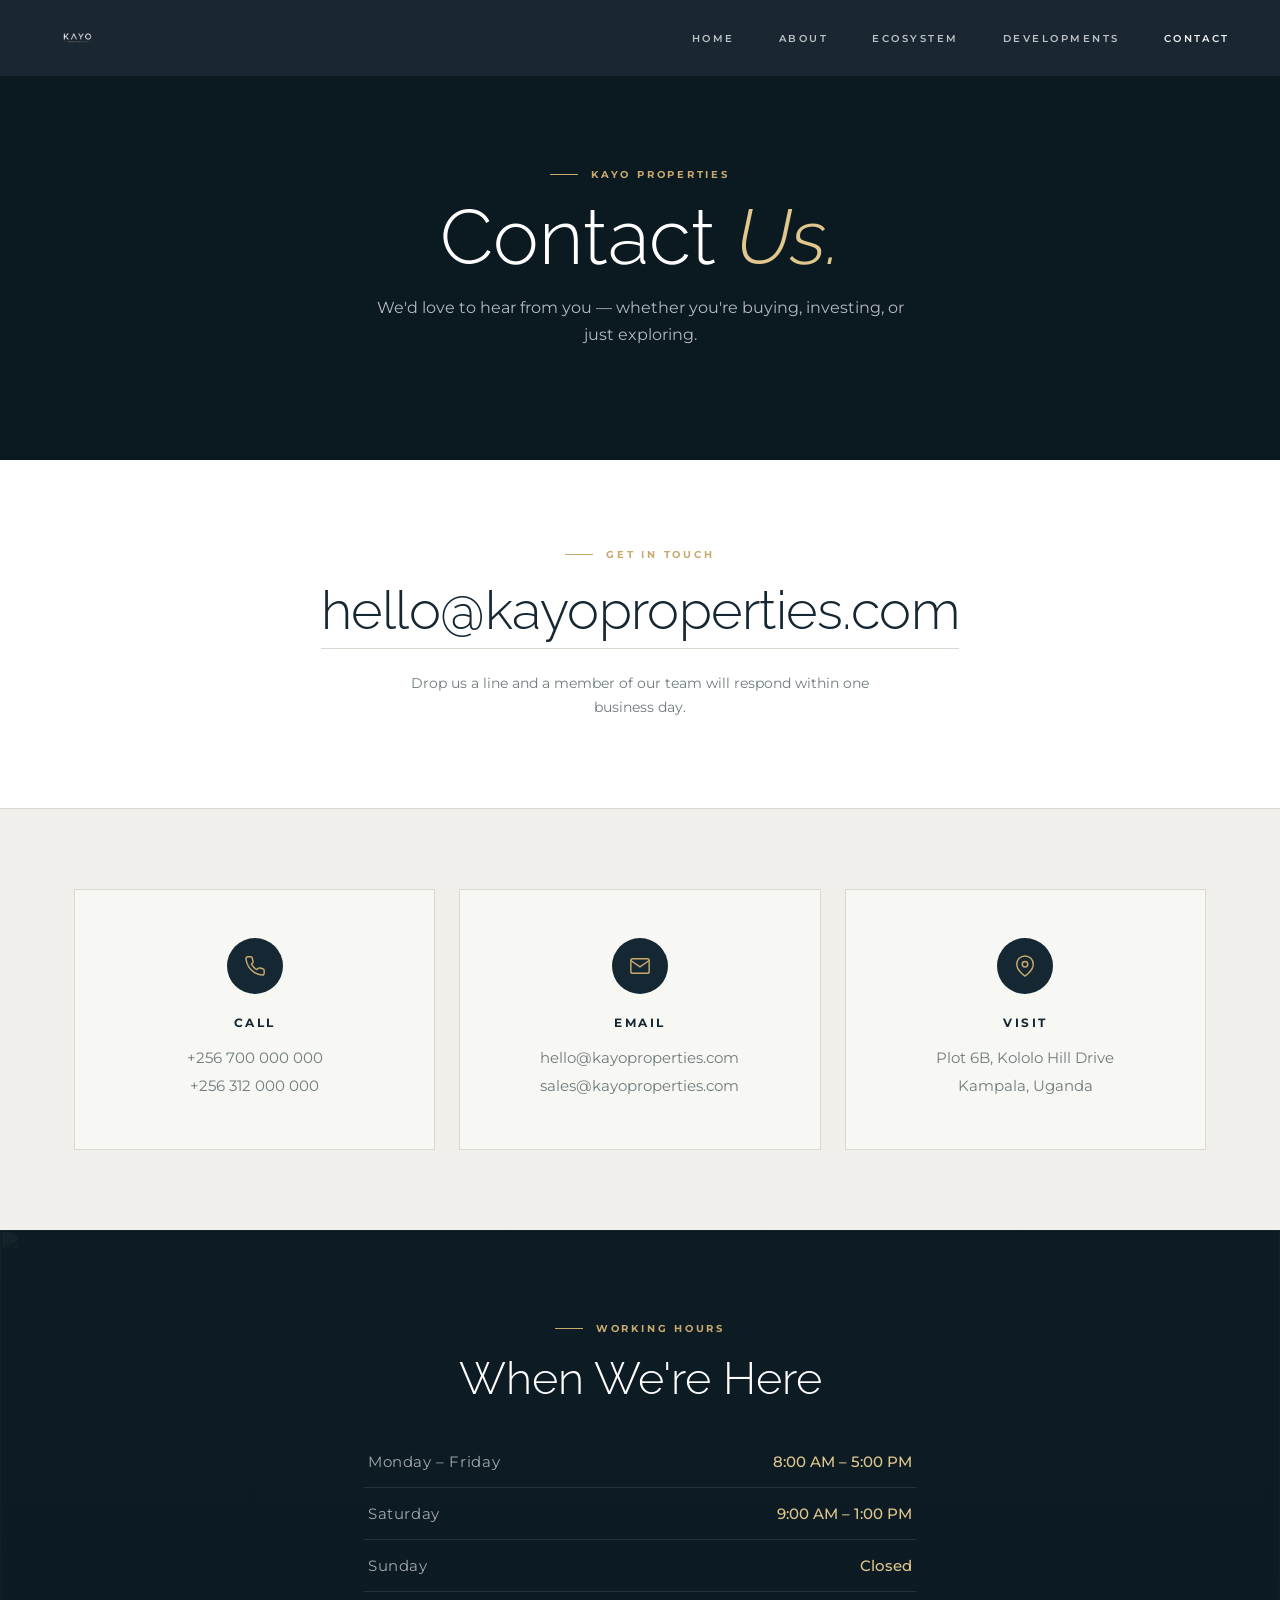
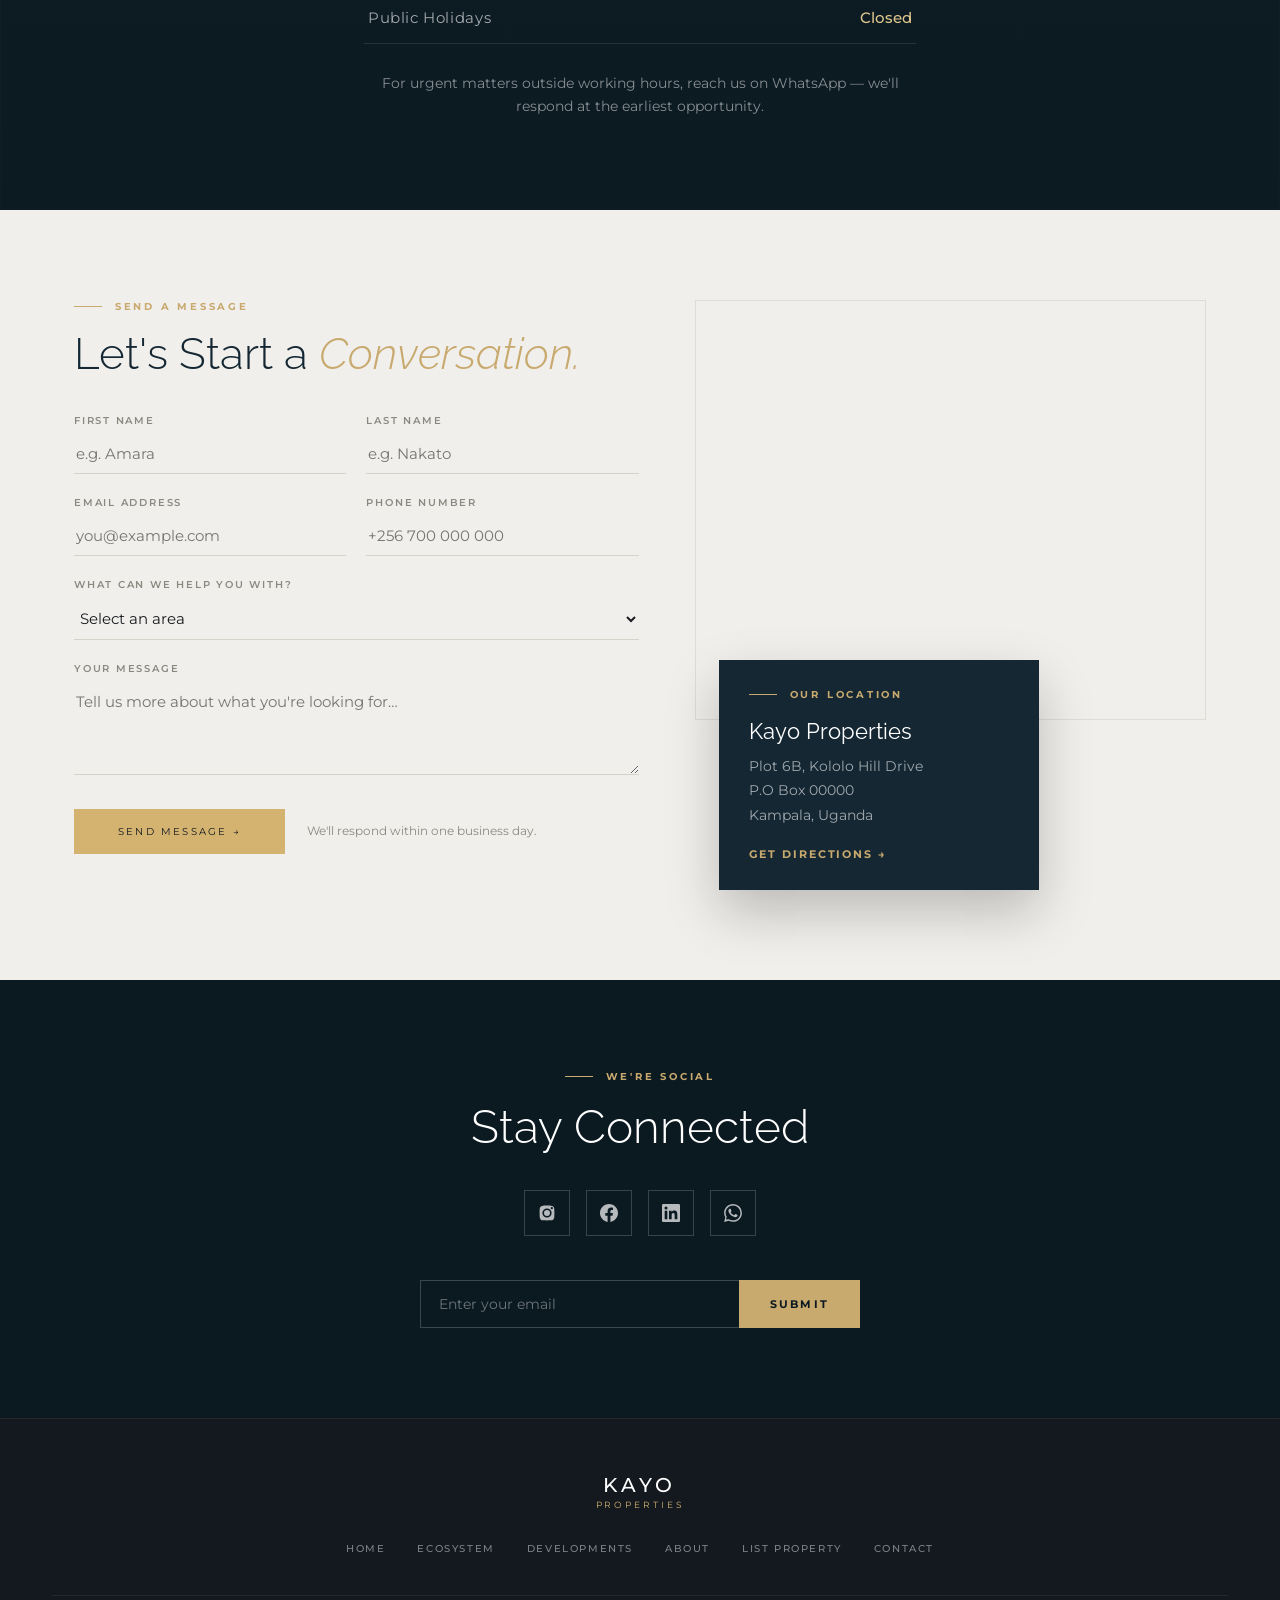
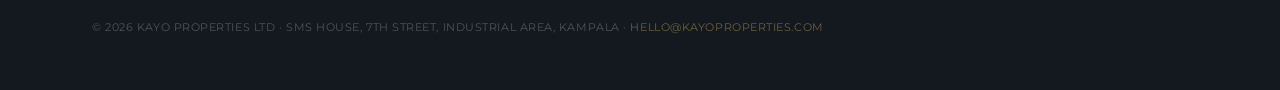
==== commit 75b824d7: "adjusted details page, changed hero section on ladning page to image slider" ====
--- a/hass-inspired/contacts.html
+++ b/hass-inspired/contacts.html
@@ -1,28 +1,268 @@
 <!DOCTYPE html>
 <html lang="en">
 <head>
-    <meta charset="UTF-8">
-    <meta name="viewport" content="width=device-width, initial-scale=1.0">
-    <title>Document</title>
-    <link rel="stylesheet" href="styles.css">
+  <meta charset="UTF-8" />
+  <meta name="viewport" content="width=device-width, initial-scale=1.0" />
+  <title>Contact — Kayo Properties</title>
+
+  <link rel="preconnect" href="https://fonts.googleapis.com">
+  <link rel="preconnect" href="https://fonts.gstatic.com" crossorigin>
+  <link href="https://fonts.googleapis.com/css2?family=Quicksand:wght@300..700&display=swap" rel="stylesheet">
+  <link rel="stylesheet" href="styles.css" />
 </head>
-<div class="topbar">Original luxury real estate template — replace all content before publishing</div><header class="header"><div class="container nav"><a class="logo" href="index.html">HERITAGE ESTATES</a><nav class="links"><a href="buy.html">Buy</a><a href="developments.html">Developments</a><a href="hass-index.html">Market Index</a><a href="insights.html">Insights</a><a href="contact.html">Contact</a></nav><button class="menu">☰</button></div></header>
-<main>
-    <section class="page-hero">
-        <div class="container">
-            <span class="eyebrow">Market Intelligence</span>
-            <h1>Property Index</h1>
-            <p class="lead">Publish quarterly house price trends, rental yields and location performance in this area.</p>
-        </div
-        >
-    </section>
-        <section class="section index-band"><div class="container"><h2>Quarterly market snapshot.</h2><div class="stat-grid"><div class="stat"><strong>8.4%</strong><span>Example annual growth</span></div><div class="stat"><strong>6.1%</strong><span>Example rental yield</span></div><div class="stat"><strong>5</strong><span>Tracked sample zones</span></div><div class="stat"><strong>Q2</strong><span>Latest report period</span></div></div></div></section></main>
-<footer class="footer">
-    <div class="container foot">
-        <div>
-            <h2>HERITAGE ESTATES</h2>
-            <p>Premium property advisory, developments, sales and market intelligence.</p>
+<body>
+
+  <!-- ── HEADER ── -->
+  <header class="site-header">
+    <div class="container nav">
+      <a class="brand" href="index.html" aria-label="Kayo Properties home">
+        <img class="brand-logo" src="assets/logo.png" alt="Kayo Properties logo"
+             onerror="this.onerror=null;this.src='https://placehold.co/150x40?text=Kayo+Logo';">
+      </a>
+
+      <nav class="nav-links">
+        <a href="index.html">Home</a>
+        <a href="index.html#about">About</a>
+        <a href="ecosystem.html">Ecosystem</a>
+        <a href="developments.html">Developments</a>
+        <a href="contacts.html" class="active">Contact</a>
+      </nav>
+
+      <button class="hamb" id="hambBtn" type="button" aria-label="Open menu" aria-expanded="false">☰</button>
+    </div>
+
+    <div class="mobile-menu" id="mobileMenu">
+      <a href="index.html">Home</a>
+      <a href="index.html#about">About</a>
+      <a href="ecosystem.html">Ecosystem</a>
+      <a href="developments.html">Developments</a>
+      <a href="contacts.html">Contact</a>
+    </div>
+  </header>
+
+
+  <!-- ── HERO ── -->
+  <section class="cc-hero">
+    <img class="cc-hero-img" src="assets/contact-hero.jpg" alt="Kayo Properties"
+         onerror="this.onerror=null;this.src='https://placehold.co/1600x700/0b1921/c8a96e?text=Contact';">
+    <div class="cc-hero-scrim"></div>
+    <div class="cc-hero-inner reveal">
+      <p class="cc-eyebrow cc-eyebrow--center">Kayo Properties</p>
+      <h1 class="cc-hero-title">Contact <em>Us.</em></h1>
+      <p class="cc-hero-sub">We'd love to hear from you — whether you're buying, investing, or just exploring.</p>
+    </div>
+  </section>
+
+
+  <!-- ── GET IN TOUCH CTA ── -->
+  <section class="cc-getintouch reveal">
+    <p class="cc-eyebrow cc-eyebrow--center">Get in Touch</p>
+    <a class="cc-bigmail" href="mailto:hello@kayoproperties.com">hello@kayoproperties.com</a>
+    <p class="cc-getintouch-note">Drop us a line and a member of our team will respond within one business day.</p>
+  </section>
+
+
+  <!-- ── INFO CARDS ── -->
+  <section class="cc-info">
+    <article class="cc-card reveal">
+      <div class="cc-card-icon">
+        <svg viewBox="0 0 24 24" fill="none" stroke="currentColor" stroke-width="1.6" stroke-linecap="round" stroke-linejoin="round">
+          <path d="M22 16.92v3a2 2 0 0 1-2.18 2 19.79 19.79 0 0 1-8.63-3.07 19.5 19.5 0 0 1-6-6 19.79 19.79 0 0 1-3.07-8.67A2 2 0 0 1 4.11 2h3a2 2 0 0 1 2 1.72c.13.96.36 1.9.7 2.81a2 2 0 0 1-.45 2.11L8.09 9.91a16 16 0 0 0 6 6l1.27-1.27a2 2 0 0 1 2.11-.45c.91.34 1.85.57 2.81.7A2 2 0 0 1 22 16.92z"/>
+        </svg>
+      </div>
+      <h3 class="cc-card-title">Call</h3>
+      <a class="cc-card-line" href="tel:+256700000000">+256 700 000 000</a>
+      <a class="cc-card-line" href="tel:+256312000000">+256 312 000 000</a>
+    </article>
+
+    <article class="cc-card reveal">
+      <div class="cc-card-icon">
+        <svg viewBox="0 0 24 24" fill="none" stroke="currentColor" stroke-width="1.6" stroke-linecap="round" stroke-linejoin="round">
+          <rect x="2" y="4" width="20" height="16" rx="2"/>
+          <polyline points="22,6 12,13 2,6"/>
+        </svg>
+      </div>
+      <h3 class="cc-card-title">Email</h3>
+      <a class="cc-card-line" href="mailto:hello@kayoproperties.com">hello@kayoproperties.com</a>
+      <a class="cc-card-line" href="mailto:sales@kayoproperties.com">sales@kayoproperties.com</a>
+    </article>
+
+    <article class="cc-card reveal">
+      <div class="cc-card-icon">
+        <svg viewBox="0 0 24 24" fill="none" stroke="currentColor" stroke-width="1.6" stroke-linecap="round" stroke-linejoin="round">
+          <path d="M21 10c0 7-9 13-9 13s-9-6-9-13a9 9 0 0 1 18 0z"/>
+          <circle cx="12" cy="10" r="3"/>
+        </svg>
+      </div>
+      <h3 class="cc-card-title">Visit</h3>
+      <span class="cc-card-line">Plot 6B, Kololo Hill Drive</span>
+      <span class="cc-card-line">Kampala, Uganda</span>
+    </article>
+  </section>
+
+
+  <!-- ── WORKING HOURS (over image) ── -->
+  <section class="cc-hours">
+    <img class="cc-hours-img" src="assets/contact-hours.jpg" alt=""
+         onerror="this.onerror=null;this.src='https://placehold.co/1600x600/142733/142733?text=+';">
+    <div class="cc-hours-scrim"></div>
+    <div class="cc-hours-inner reveal">
+      <p class="cc-eyebrow cc-eyebrow--center cc-eyebrow--gold">Working Hours</p>
+      <h2 class="cc-hours-title">When We're Here</h2>
+      <ul class="cc-hours-list">
+        <li><span>Monday – Friday</span><span>8:00 AM – 5:00 PM</span></li>
+        <li><span>Saturday</span><span>9:00 AM – 1:00 PM</span></li>
+        <li><span>Sunday</span><span>Closed</span></li>
+        <li><span>Public Holidays</span><span>Closed</span></li>
+      </ul>
+      <p class="cc-hours-note">For urgent matters outside working hours, reach us on WhatsApp — we'll respond at the earliest opportunity.</p>
+    </div>
+  </section>
+
+
+  <!-- ── FORM + MAP ── -->
+  <section class="cc-main">
+    <div class="cc-form-side reveal-left">
+      <p class="cc-eyebrow">Send a Message</p>
+      <h2 class="cc-form-title">Let's Start a <em>Conversation.</em></h2>
+
+      <form id="contactForm" novalidate>
+        <div class="cc-form-grid">
+          <div class="cc-field">
+            <label for="cf-fname">First Name</label>
+            <input id="cf-fname" type="text" placeholder="e.g. Amara" required />
+          </div>
+          <div class="cc-field">
+            <label for="cf-lname">Last Name</label>
+            <input id="cf-lname" type="text" placeholder="e.g. Nakato" required />
+          </div>
+          <div class="cc-field">
+            <label for="cf-email">Email Address</label>
+            <input id="cf-email" type="email" placeholder="you@example.com" required />
+          </div>
+          <div class="cc-field">
+            <label for="cf-phone">Phone Number</label>
+            <input id="cf-phone" type="tel" placeholder="+256 700 000 000" />
+          </div>
+          <div class="cc-field cc-field--full">
+            <label for="cf-interest">What can we help you with?</label>
+            <select id="cf-interest">
+              <option value="" disabled selected>Select an area</option>
+              <option>Development &amp; Investment</option>
+              <option>Property Purchase</option>
+              <option>Property Management</option>
+              <option>Hospitality &amp; Living</option>
+              <option>Land Acquisition</option>
+              <option>Schedule a Viewing</option>
+              <option>General Enquiry</option>
+            </select>
+          </div>
+          <div class="cc-field cc-field--full">
+            <label for="cf-message">Your Message</label>
+            <textarea id="cf-message" placeholder="Tell us more about what you're looking for…"></textarea>
+          </div>
         </div>
-        <div>
-            <h3>Explore</h3>
-            <a href="buy.html">Buy</a><a href="developments.html">Developments</a><a href="hass-index.html">Market Index</a></div><div><h3>Reach us</h3><a href="#">info@example.com</a><a href="#">+000 000 000</a></div></div></footer><script src="app.js"></script>
+
+        <div class="cc-form-submit">
+          <button type="submit" class="btn-primary">Send Message →</button>
+          <p class="cc-form-note">We'll respond within one business day.</p>
+        </div>
+      </form>
+
+      <div class="cc-form-success" id="formSuccess">
+        <div class="cc-tick">
+          <svg width="22" height="22" viewBox="0 0 20 20" fill="none" stroke="currentColor" stroke-width="1.6" stroke-linecap="round" stroke-linejoin="round">
+            <polyline points="4 10 8 14 16 6"/>
+          </svg>
+        </div>
+        <h4>Message Received</h4>
+        <p>Thank you for reaching out. A member of the Kayo Properties team will be in contact with you within one business day.</p>
+      </div>
+    </div>
+
+    <div class="cc-map-side reveal-right">
+      <iframe
+        title="Kayo Properties location"
+        src="https://www.google.com/maps/embed?pb=!1m18!1m12!1m3!1d63835.0!2d32.5272!3d0.3476!2m3!1f0!2f0!3f0!3m2!1i1024!2i768!4f13.1!3m3!1m2!1s0x177dbb0f9b9b9b9b%3A0x1b2b3b4b5b6b7b8b!2sKololo%2C%20Kampala!5e0!3m2!1sen!2sug!4v1700000000000"
+        allowfullscreen loading="lazy" referrerpolicy="no-referrer-when-downgrade"></iframe>
+      <div class="cc-map-card reveal">
+        <p class="cc-eyebrow cc-eyebrow--gold">Our Location</p>
+        <p class="cc-map-name">Kayo Properties</p>
+        <p class="cc-map-addr">Plot 6B, Kololo Hill Drive<br>P.O Box 00000<br>Kampala, Uganda</p>
+        <a class="cc-map-dir" href="https://maps.google.com" target="_blank" rel="noopener noreferrer">Get Directions →</a>
+      </div>
+    </div>
+  </section>
+
+
+  <!-- ── SOCIAL + SUBSCRIBE ── -->
+  <section class="cc-connect">
+    <div class="cc-connect-inner reveal">
+      <p class="cc-eyebrow cc-eyebrow--center cc-eyebrow--gold">We're Social</p>
+      <h2 class="cc-connect-title">Stay Connected</h2>
+
+      <div class="cc-social">
+        <a href="#" class="cc-social-link" aria-label="Instagram">
+          <svg viewBox="0 0 24 24" fill="currentColor"><path d="M12 2.16c3.2 0 3.58.01 4.85.07 3.25.15 4.77 1.69 4.92 4.92.06 1.27.07 1.65.07 4.85s-.01 3.58-.07 4.85c-.15 3.23-1.66 4.77-4.92 4.92-1.27.06-1.65.07-4.85.07s-3.58-.01-4.85-.07c-3.26-.15-4.77-1.7-4.92-4.92-.06-1.27-.07-1.65-.07-4.85s.01-3.58.07-4.85c.15-3.23 1.66-4.77 4.92-4.92C8.42 2.17 8.8 2.16 12 2.16zm0 3.68A6.16 6.16 0 1 0 18.16 12 6.16 6.16 0 0 0 12 5.84zm0 10.16A4 4 0 1 1 16 12a4 4 0 0 1-4 4zm6.41-11.85a1.44 1.44 0 1 0 1.44 1.44 1.44 1.44 0 0 0-1.44-1.44z"/></svg>
+        </a>
+        <a href="#" class="cc-social-link" aria-label="Facebook">
+          <svg viewBox="0 0 24 24" fill="currentColor"><path d="M24 12.07C24 5.44 18.63.07 12 .07S0 5.44 0 12.07c0 5.99 4.39 10.95 10.13 11.85v-8.38H7.08v-3.47h3.05V9.43c0-3.01 1.79-4.67 4.53-4.67 1.31 0 2.69.24 2.69.24v2.95h-1.51c-1.49 0-1.96.93-1.96 1.87v2.25h3.33l-.53 3.47h-2.8v8.38C19.61 23.02 24 18.06 24 12.07z"/></svg>
+        </a>
+        <a href="#" class="cc-social-link" aria-label="LinkedIn">
+          <svg viewBox="0 0 24 24" fill="currentColor"><path d="M20.45 20.45h-3.56v-5.57c0-1.33-.02-3.04-1.85-3.04-1.85 0-2.14 1.45-2.14 2.94v5.67H9.35V9h3.41v1.56h.05c.48-.9 1.64-1.85 3.37-1.85 3.6 0 4.27 2.37 4.27 5.46v6.28zM5.34 7.43a2.06 2.06 0 1 1 0-4.13 2.06 2.06 0 0 1 0 4.13zm1.78 13.02H3.56V9h3.56v11.45zM22.22 0H1.77C.79 0 0 .77 0 1.73v20.54C0 23.23.79 24 1.77 24h20.45c.98 0 1.78-.77 1.78-1.73V1.73C24 .77 23.2 0 22.22 0z"/></svg>
+        </a>
+        <a href="#" class="cc-social-link" aria-label="WhatsApp">
+          <svg viewBox="0 0 24 24" fill="currentColor"><path d="M.06 24l1.68-6.13A11.82 11.82 0 0 1 .16 11.9C.16 5.33 5.5 0 12.06 0a11.82 11.82 0 0 1 8.41 3.49 11.82 11.82 0 0 1 3.48 8.41c0 6.56-5.34 11.9-11.89 11.9a11.9 11.9 0 0 1-5.69-1.45L.06 24zm6.6-3.8c1.68.99 3.28 1.58 5.4 1.58 5.44 0 9.87-4.43 9.88-9.88a9.8 9.8 0 0 0-2.89-6.99 9.8 9.8 0 0 0-6.98-2.9c-5.45 0-9.89 4.43-9.89 9.88 0 2.09.55 3.66 1.51 5.26l-.99 3.65 3.95-.6zm11.32-5.46c-.07-.12-.27-.2-.57-.35-.3-.15-1.76-.86-2.03-.96-.27-.1-.47-.15-.67.15-.2.3-.77.96-.94 1.16-.17.2-.35.22-.64.07-.3-.15-1.25-.46-2.39-1.47-.88-.79-1.48-1.76-1.65-2.06-.17-.3-.02-.46.13-.61.13-.13.3-.35.45-.52.15-.17.2-.3.3-.5.1-.2.05-.37-.03-.52-.07-.15-.67-1.61-.91-2.21-.24-.58-.49-.5-.67-.51l-.57-.01c-.2 0-.52.07-.79.37-.27.3-1.04 1.02-1.04 2.48 0 1.46 1.06 2.88 1.21 3.08.15.2 2.1 3.2 5.08 4.49.71.3 1.26.49 1.69.62.71.23 1.36.2 1.87.12.57-.08 1.76-.72 2-1.41.25-.69.25-1.28.17-1.41z"/></svg>
+        </a>
+      </div>
+
+      <form class="cc-subscribe" id="subscribeForm" novalidate>
+        <input type="email" id="subEmail" placeholder="Enter your email" aria-label="Email address" required />
+        <button type="submit">Submit</button>
+        <span class="cc-subscribe-confirm" id="subscribeConfirm">We'll be in touch ✓</span>
+      </form>
+    </div>
+  </section>
+
+
+  <!-- ── FOOTER ── -->
+  <footer class="footer">
+    <div class="footer-logo-wrap">
+      <div class="footer-logo">KAYO</div>
+      <div class="footer-logo-sub">PROPERTIES</div>
+    </div>
+    <nav class="footer-nav">
+      <a href="index.html">Home</a>
+      <a href="ecosystem.html">Ecosystem</a>
+      <a href="developments.html">Developments</a>
+      <a href="index.html#about">About</a>
+      <a href="#">List Property</a>
+      <a href="contacts.html">Contact</a>
+    </nav>
+    <div class="footer-bottom">
+      <p>© 2026 Kayo Properties Ltd · SMS House, 7th Street, Industrial Area, Kampala ·
+        <a href="mailto:hello@kayoproperties.com">hello@kayoproperties.com</a></p>
+    </div>
+  </footer>
+
+
+  <script src="app.js"></script>
+  <!-- Subscribe confirmation -->
+  <script>
+    (function () {
+      const f = document.getElementById('subscribeForm');
+      if (!f) return;
+      f.addEventListener('submit', function (e) {
+        e.preventDefault();
+        const email = document.getElementById('subEmail');
+        if (!email.value.trim()) { email.style.borderColor = 'rgba(220,80,80,0.7)'; return; }
+        email.style.borderColor = '';
+        f.classList.add('is-sent');
+        document.getElementById('subscribeConfirm').classList.add('show');
+        email.value = '';
+      });
+    })();
+  </script>
+
+</body>
+</html>
--- a/hass-inspired/styles.css
+++ b/hass-inspired/styles.css
@@ -1,3 +1,14 @@
+@import url('https://fonts.googleapis.com/css2?family=Montserrat:wght@400;500;600;700;800&family=Raleway:wght@200;300;400;500&display=swap');
+
+/* Cascade layer order — lowest priority first. The universal reset lives in the
+   lowest layer so it no longer clobbers the (layered) ecosystem section rules,
+   while unlayered rules still win over both, exactly as before. */
+@layer reset, kayo-snippet-additions;
+/* Cleaned CSS: duplicate rules merged and sections grouped once. */
+
+/* =========================================================
+   01 Global / Base
+   ========================================================= */
 :root {
   --hass-navy: #142733;
   --hass-navy-dark: #0b1921;
@@ -7,77 +18,201 @@
   --hass-cream: #f5f1e8;
   --hass-white: #ffffff;
   --hass-muted: rgba(255, 255, 255, 0.62);
-  --serif: "Quicksand", sans-serif;
-  --sans: "Quicksand", sans-serif;
-}
-
-*{
-  box-sizing:border-box
-}
-html{
-  scroll-behavior:smooth
-}
-
-body{
-  margin:0;
-  font-family:var(--sans);
-  color:var(--ink);
-  background:var(--paper)
-}
-a{
-  color:inherit;
-  text-decoration:none
-}
-img{
-  max-width:100%;
-  display:block
-}
-.container{
-  width:min(1180px,92vw);
-  margin:auto
-}
-.btn{
-  display:inline-flex;
-  align-items:center;
-  justify-content:center;
-  gap:.6rem;
-  border:1px solid currentColor;
-  padding:1rem 1.25rem;
-  border-radius:999px;
-  text-transform:uppercase;
-  font-size:.75rem;
-  letter-spacing:.14em;
-  font-weight:700
-}
-.btn.dark{
-  background:#111;
-  color:#fff;
-  border-color:#111
-}
-.btn.lime{
-  background:var(--lime);
-  color:#101010;
-  border-color:var(--lime)
-}
-.btn.ghost{
-  color:#fff;
-  border-color:rgba(255,255,255,.35)
-}
-
-
-/* ==============================
-   HEADER — HassConsult inspired
-================================= */
-
+ --serif:'Raleway','Helvetica Neue',Arial,sans-serif;
+  --sans:'Montserrat','Helvetica Neue',Arial,sans-serif;
+  --navy: #1e2430;
+  --navy-light: #2c3345;
+  --gold-muted: #8a7a5c;
+  --stone: #f0efeb;
+  --stone-mid: #e4e2dc;
+  --text-dark: #1a1c20;
+  --text-body: #4a4a45;
+  --text-subtle: #8a8a82;
+  --white: #ffffff;
+  
+  --radius: 2px;
+  --shadow: 0 8px 48px rgba(30,36,48,0.13), 0 2px 12px rgba(30,36,48,0.07);
+  --navy-deep: #141920;
+  --gold-soft: #d4b87a;
+  --stone-dark: #d6d3cb;
+  --ease-out: cubic-bezier(0.16, 1, 0.3, 1); 
+  --text:#13222a;
+  --muted:#6f7b7d;
+  --light:#9aa5a8;
+  --gold:#d3b36f;
+  --gold2:#e2c784;
+  --page:1280px;
+
+  /* ---- Shared font tokens (uniform across every page) ---- */
+  --ff-body: 'Montserrat','Helvetica Neue',Arial,sans-serif;
+  --ff-display: 'Raleway','Helvetica Neue',Arial,sans-serif;
+
+  /* ---- Tokens required by the merged Ecosystem sections ---- */
+  --border:#d9d8d1;
+  --warm:#eef0ec;
+  --off:#f7f7f3;
+  --offwhite:#f7f7f3;   /* alias used by older ecosystem rules */
+  --black:#06141b;
+  --navy2:#0b202b;
+  --lighter:#9aa5a8;    /* alias of --light */
+  --page-max:1280px;    /* alias of --page */
+
+  /* ---- Accent fallbacks referenced elsewhere in the sheet ---- */
+  --lime:#c8a96e;
+  --cream:#f5f1e8;
+}
+
+  
+
+
+* {
+  box-sizing: border-box;
+}
+
+html {
+  scroll-behavior: smooth;
+}
+
+body {
+  margin: 0;
+  font-family: var(--ff-body);
+  color: var(--text-body);
+  background: var(--stone);
+  overflow-x: hidden;
+}
+
+a {
+  color: inherit;
+  text-decoration: none;
+}
+
+img {
+  max-width: 100%;
+  display: block;
+}
+
+.container {
+  width: min(1180px, calc(100% - 42px));
+  margin: 0 auto;
+}
+
+.btn {
+  display: inline-flex;
+  align-items: center;
+  justify-content: center;
+  gap: .6rem;
+  border: 1px solid currentColor;
+  padding: 1rem 1.25rem;
+  border-radius: 999px;
+  text-transform: uppercase;
+  font-size: .75rem;
+  letter-spacing: .14em;
+  font-weight: 700;
+}
+
+.btn.dark {
+  background: #111;
+  color: #fff;
+  border-color: #111;
+}
+
+.btn.lime {
+  background: var(--lime);
+  color: #101010;
+  border-color: var(--lime);
+}
+
+.btn.ghost {
+  color: #fff;
+  border-color: rgba(255,255,255,.35);
+}
+
+.btn--dark {
+  display: inline-block;
+  background: #1a2332;
+  color: #fff;
+  padding: 0.85rem 2rem;
+  font-size: 0.7rem;
+  letter-spacing: 0.15em;
+  text-transform: uppercase;
+  text-decoration: none;
+  text-align: center;
+  border: none;
+  cursor: pointer;
+  align-self: center;
+  width: 100%;
+  margin-top: 0.5rem;
+  transition: background 0.2s ease;
+}
+
+.btn--dark:hover {
+  background: #2d3f55;
+}
+
+.btn-dot {
+  width: 30px;
+  height: 30px;
+  border-radius: 50%;
+  background: #c9a84c;
+  display: flex;
+  align-items: center;
+  justify-content: center;
+  color: #071525;
+  font-size: 12px;
+  transition: transform 0.35s ease;
+  flex-shrink: 0;
+}
+
+@layer reset {
+  *, *::before, *::after {
+    box-sizing: border-box;
+    margin: 0;
+    padding: 0;
+  }
+}
+
+.btn-primary {
+  font-family: var(--ff-body);
+  font-size: 10px;
+  letter-spacing: 0.22em;
+  text-transform: uppercase;
+  color: var(--navy-deep);
+  background: var(--gold);
+  border: none;
+  padding: 16px 44px;
+  cursor: pointer;
+  transition: background 0.25s, transform 0.25s;
+}
+
+.btn-primary:hover {
+  background: var(--gold-soft);
+  transform: translateY(-1px);
+}
+
+@media (prefers-reduced-motion: reduce) {
+  *, *::before, *::after {
+    animation-duration: 0.01ms !important;
+    transition-duration: 0.01ms !important;
+  }
+}
+
+/* =========================================================
+   02 Header / Main Navigation
+   ========================================================= */
 .site-header {
   position: fixed;
   top: 0;
   left: 0;
   width: 100%;
-  z-index: 30;
-  background: rgba(11, 25, 33, 0.86);
-  backdrop-filter: blur(18px);
-  border-bottom: 1px solid rgba(255, 255, 255, 0.08);
+  z-index: 1000;
+  background: #1a2732;           /* was: rgba(11,25,33,0.86) */
+  backdrop-filter: none;         /* was: blur(18px) */
+  -webkit-backdrop-filter: none;
+  border-bottom: none;           /* was: 1px solid rgba(255,255,255,0.08) */
+}
+/* prevents fixed header from covering the first section */
+body {
+  padding-top: 76px;
 }
 
 .container {
@@ -92,39 +227,57 @@
   justify-content: space-between;
 }
 
+/* LOGO */
+/* NEW — logo becomes an image placeholder box */
 .brand {
-  color: var(--hass-white);
+  color: rgba(255, 255, 255, 0.85);   /* was: var(--hass-white) */
   font-family: var(--sans);
-  font-size: 1.05rem;
-  font-weight: 900;
-  letter-spacing: 0.15em;
+  font-size: 0.82rem;                 /* was: 1.05rem */
+  font-weight: 700;                   /* was: 900 */
+  letter-spacing: 0.22em;            /* was: 0.15em */
   text-decoration: none;
+  text-transform: uppercase;
 }
 
 .brand span {
-  color: var(--hass-gold);
-}
-
+  color: rgba(255, 255, 255, 0.85);   /* was: var(--hass-gold) — removes gold tint */
+}
+
+/* Logo image placeholder (drop a real logo into the src to replace) */
+.brand {
+  display: inline-flex;
+  align-items: center;
+}
+
+.brand-logo {
+  display: block;
+  height: 40px;
+  width: auto;
+  object-fit: contain;
+}
+/* DESKTOP NAV */
 .nav-links {
   display: flex;
   align-items: center;
-  gap: 26px;
+  gap: 44px; /* even spacing between nav items */
 }
 
 .nav-links a {
-  color: rgba(255, 255, 255, 0.78);
-  font-size: 0.72rem;
-  font-weight: 700;
-  letter-spacing: 0.16em;
+  color: rgba(255, 255, 255, 0.72);
+  font-size: 0.65rem;
+  font-weight: 600;
+  letter-spacing: 0.24em; /* increased spacing inside each word */
   text-transform: uppercase;
   text-decoration: none;
   transition: color 0.25s ease;
-}
-
-.nav-links a:hover {
-  color: var(--hass-gold-soft);
-}
-
+  white-space: nowrap;
+}
+
+.nav-links a:hover,
+.nav-links a.active {
+  color: rgba(255, 255, 255, 0.95);
+}
+/* HAMBURGER */
 .hamb {
   display: none;
   border: 0;
@@ -136,11 +289,12 @@
   z-index: 1001;
 }
 
+/* MOBILE MENU */
 .mobile-menu {
   display: none;
 }
 
-/* show hamburger on mobile/tablet */
+/* MOBILE / TABLET */
 @media (max-width: 900px) {
   .nav-links {
     display: none;
@@ -154,7 +308,7 @@
     display: none;
     background: var(--hass-charcoal);
     padding: 20px 25px 28px;
-    border-top: 1px solid rgba(255,255,255,0.08);
+    border-top: 1px solid rgba(255, 255, 255, 0.08);
   }
 
   .mobile-menu.open {
@@ -172,27 +326,26 @@
   }
 }
 
-/* ==============================
-   HERO — background + floating tiles
-================================= */
-
+/* =========================================================
+   03 Hero
+   ========================================================= */
 .hero {
-  min-height: 100vh;
+  min-height: 400px;
   position: relative;
   display: flex;
   align-items: flex-end;
   overflow: hidden;
   color: var(--hass-white);
-  background: var(--hass-navy-dark);
-}
-
-/* Main background image */
+  background: var(--navy-deep);
+  height: 56vh;
+  padding-top: 68px;
+}
+
 .hero::before {
   content: "";
   position: absolute;
   inset: 0;
-  background:
-    linear-gradient(
+  background: linear-gradient(
       90deg,
       rgba(11, 25, 33, 0.96) 0%,
       rgba(11, 25, 33, 0.9) 36%,
@@ -212,19 +365,16 @@
   z-index: 0;
 }
 
-/* Soft editorial glow */
 .hero-grain {
   position: absolute;
   inset: 0;
-  background:
-    radial-gradient(circle at 18% 75%, rgba(200, 169, 110, 0.16), transparent 32%),
+  background: radial-gradient(circle at 18% 75%, rgba(200, 169, 110, 0.16), transparent 32%),
     radial-gradient(circle at 80% 22%, rgba(255, 255, 255, 0.08), transparent 30%),
     linear-gradient(120deg, rgba(20, 39, 51, 0.28), transparent 45%);
   pointer-events: none;
   z-index: 1;
 }
 
-/* A subtle dark glass block behind floating images */
 .hero-grain::after {
   content: "";
   position: absolute;
@@ -249,18 +399,13 @@
   align-items: end;
 }
 
-/* ==============================
-   LEFT TEXT
-================================= */
-
 .hero-text {
   max-width: 720px;
   padding-bottom: 1rem;
 }
 
 .kicker {
- 
-font-size: 0.68rem;
+  font-size: 0.68rem;
   letter-spacing: 0.2em;
   text-transform: uppercase;
   color: var(--lime, #C8A96E);
@@ -293,7 +438,6 @@
   letter-spacing: -0.03em;
   margin: 0 0 1.5rem;
 }
-
 
 .hero h1 span {
   display: block;
@@ -344,179 +488,65 @@
   box-shadow: 0 18px 45px rgba(0, 0, 0, 0.24);
 }
 
-/* ==============================
-   FLOATING TILE MOSAIC
-================================= */
-
-.hero-tiles {
+.hero-content {
   position: relative;
+  z-index: 2;
+  padding: 0 52px 56px;
   width: 100%;
-  height: 540px;
-}
-
-.tile {
-  position: absolute;
-  overflow: hidden;
-  border-radius: 0;
-  background: var(--hass-charcoal);
-  border: 1px solid rgba(200, 169, 110, 0.22);
-  box-shadow: 0 28px 80px rgba(0, 0, 0, 0.42);
-}
-
-.tile::after {
-  content: "";
-  position: absolute;
-  inset: 0;
-  background:
-    linear-gradient(180deg, rgba(11, 25, 33, 0.02), rgba(11, 25, 33, 0.22)),
-    radial-gradient(circle at 50% 0%, rgba(200, 169, 110, 0.08), transparent 45%);
-  pointer-events: none;
-}
-
-.tile img,
-.tile video {
-  width: 100%;
-  height: 100%;
-  object-fit: cover;
+}
+
+.hero-eyebrow {
+  font-size: 10px;
+  letter-spacing: 0.24em;
+  text-transform: uppercase;
+  color: var(--gold);
+  margin-bottom: 16px;
+  display: flex;
+  align-items: center;
+  gap: 14px;
+  opacity: 0;
+  transform: translateY(16px);
+  animation: fadeUp 0.9s var(--ease-out) 0.2s forwards;
+}
+
+.hero-eyebrow::before {
+  content: '';
   display: block;
-  filter: saturate(0.82) contrast(1.03);
-  transform: scale(1.02);
-}
-
-/* Large editorial video tile */
-.tile-video {
-  width: 250px;
-  height: 330px;
-  top: 38px;
-  left: 20px;
-  animation: float-1 7s ease-in-out infinite;
-}
-
-/* Top image */
-.tile-1 {
-   width: 180px;
-  height: 200px;
-  top: -20px;
-  left: 240px;
-  animation: float-2 7s ease-in-out infinite;
-}
-
-/* Middle dark building tile */
-.tile-2 {
-  width: 190px;
-  height: 185px;
-  top: 245px;
-  left: 305px;
-  animation: float-3 6.5s ease-in-out infinite;
-}
-
-/* Bottom-left home tile */
-.tile-3 {
-  width: 210px;
-  height: 170px;
-  top: 365px;
-  left: 60px;
-  animation: float-4 7.5s ease-in-out infinite;
-}
-
-/* Far-right interior tile */
-.tile-4 {
-  width: 175px;
-  height: 230px;
-  top: 105px;
-  left: 535px;
-  animation: float-5 8s ease-in-out infinite;
-}
-
-/* Bottom-right development tile */
-.tile-5 {
-  width: 185px;
-  height: 145px;
-  top: 405px;
-  left: 485px;
-  animation: float-2 7s ease-in-out infinite 0.5s;
-}
-
-/* Optional elegant labels on hover */
-.tile:hover {
-  border-color: rgba(223, 199, 141, 0.52);
-}
-
-.tile:hover img,
-.tile:hover video {
-  transform: scale(1.06);
-  transition: transform 0.6s ease;
-}
-
-/* ==============================
-   FLOATING ANIMATIONS
-================================= */
-
-@keyframes float-1 {
-  0%, 100% { transform: translate(0, 0); }
-  25% { transform: translate(7px, -12px); }
-  50% { transform: translate(-5px, -20px); }
-  75% { transform: translate(8px, -8px); }
-}
-
-@keyframes float-2 {
-  0%, 100% { transform: translate(0, 0); }
-  33% { transform: translate(-8px, -16px); }
-  66% { transform: translate(5px, -10px); }
-}
-
-@keyframes float-3 {
-  0%, 100% { transform: translate(0, 0); }
-  25% { transform: translate(10px, -8px); }
-  50% { transform: translate(-6px, -18px); }
-  75% { transform: translate(4px, -6px); }
-}
-
-@keyframes float-4 {
-  0%, 100% { transform: translate(0, 0); }
-  30% { transform: translate(-5px, -14px); }
-  60% { transform: translate(8px, -22px); }
-}
-
-@keyframes float-5 {
-  0%, 100% { transform: translate(0, 0); }
-  40% { transform: translate(-10px, -15px); }
-  70% { transform: translate(6px, -24px); }
-}
-
-/* ==============================
-   RESPONSIVE
-================================= */
+  width: 40px;
+  height: 1px;
+  background: var(--gold);
+  opacity: 0.5;
+}
+
+.hero-title {
+  font-family: var(--ff-display);
+  font-size: clamp(3rem, 6vw, 5.5rem);
+  font-weight: 300;
+  color: var(--white);
+  line-height: 1.05;
+  letter-spacing: 0.01em;
+  opacity: 0;
+  transform: translateY(24px);
+  animation: fadeUp 1s var(--ease-out) 0.4s forwards;
+}
+
+.hero-title em {
+  font-style: italic;
+  color: var(--gold-soft);
+}
+
+.hero-rule {
+  width: 52px;
+  height: 1px;
+  background: var(--gold);
+  margin-top: 28px;
+  opacity: 0;
+  transform: scaleX(0);
+  transform-origin: left;
+  animation: scaleIn 0.8s var(--ease-out) 0.7s forwards;
+}
 
 @media (max-width: 980px) {
-  .nav-links {
-    display: none;
-  }
-
-  .hamb {
-    display: block;
-  }
-
-  .mobile-menu {
-    padding: 1.1rem 21px 1.5rem;
-    background: rgba(11, 25, 33, 0.98);
-  }
-
-  .mobile-menu a {
-    display: block;
-    padding: 0.85rem 0;
-    color: rgba(255, 255, 255, 0.78);
-    font-size: 0.72rem;
-    font-weight: 700;
-    letter-spacing: 0.16em;
-    text-transform: uppercase;
-    text-decoration: none;
-  }
-
-  .site-header.menu-open .mobile-menu {
-    display: block;
-  }
-
   .hero {
     align-items: flex-start;
   }
@@ -528,8 +558,7 @@
   }
 
   .hero::before {
-    background:
-      linear-gradient(
+    background: linear-gradient(
         180deg,
         rgba(11, 25, 33, 0.92) 0%,
         rgba(11, 25, 33, 0.78) 44%,
@@ -590,17 +619,8 @@
 }
 
 @media (max-width: 600px) {
-  .container,
-  .hero-inner {
+  .container, .hero-inner {
     width: min(100% - 30px, 1180px);
-  }
-
-  .nav {
-    min-height: 68px;
-  }
-
-  .brand {
-    font-size: 0.88rem;
   }
 
   .hero h1 {
@@ -656,481 +676,487 @@
   }
 }
 
-
-
-/**about**/
-/* ─── ABOUT SECTION ─────────────────── */
-/* ─── ABOUT SECTION ─────────────────── */
-
-.dark-feature{
-  background:#ffffff;
-  color:#1a2332;
-  position:relative;
-  overflow:hidden;
-  border-bottom:1px solid #e5e2dc;
-}
-
-.dark-feature::before{
-  content:"";
-  position:absolute;
-  inset:0;
-  background-image:
-    linear-gradient(rgba(0,0,0,.035) 1px, transparent 1px),
-    linear-gradient(90deg, rgba(0,0,0,.035) 1px, transparent 1px);
-  background-size:80px 80px;
-  pointer-events:none;
-  z-index:0;
-}
-
-.dark-inner{
-  position:relative;
-  z-index:1;
-  max-width:1180px;
-  margin:0 auto;
-  padding:120px 44px;
-  display:grid;
-  grid-template-columns:1fr 1fr;
-  gap:80px;
-  align-items:center;
-}
-
-.dark-feature .kicker{
-  color:#b8924a;
-}
-
-.dark-feature .section-title{
-  font-family:var(--serif);
-  font-size:clamp(2.6rem,5vw,5rem);
-  font-weight:300;
-  line-height:1;
-  letter-spacing:-0.04em;
-  color:#1a2332;
-  margin:0;
-}
-
-.dark-feature .section-title em{
-  color:#b8924a;
-  font-style:italic;
-}
-
-.dark-copy{
-  font-size:15px;
-  line-height:1.9;
-  color:#6b6560;
-}
-
-.dark-copy p{
-  margin:0;
-  color:#6b6560;
-}
-
-@media(max-width:768px){
-  .dark-inner{
-    grid-template-columns:1fr;
-    gap:36px;
-    padding:80px 24px;
-  }
-
-  .dark-feature .section-title{
-    font-size:clamp(2.4rem,12vw,3.6rem);
-  }
-
-  .dark-copy{
-    font-size:14px;
-  }
-}
-/**portfolio section**/
-/* Feature Cards Grid */
-.feature-cards {
-    display: grid;
-    grid-template-columns: repeat(3, 1fr);
-    gap: 2rem;
-    margin-top: 3rem;
-}
-
-.feature-card {
-    display: flex;
+@media (max-width: 640px) {
+  .hero-content {
+    padding: 0 24px 44px;
+  }
+}
+
+@media (max-width:768px) {
+  .hero-badge {
+    left: 20px;
+    top: 88px;
+  }
+
+  .hero-content {
+    padding: 0 20px 56px;
+  }
+
+  .hero-stats {
     flex-direction: column;
-    background: #ffffff;
-}
-
-/* Image containers — fixed aspect ratio, no overflow */
-.feature-card__image {
     width: 100%;
-    aspect-ratio: 4 / 3;
-    overflow: hidden;
-    background: #111;
-}
-
-.feature-card__image img {
-    width: 100%;
-    height: 100%;
-    object-fit: cover;
-    display: block;
-}
-
-/* 2×2 photo grid for card 2 */
-.feature-card__image--grid {
-    display: grid;
-    grid-template-columns: 1fr 1fr;
-    grid-template-rows: 1fr 1fr;
-    gap: 2px;
-}
-
-.feature-card__image--grid img {
-    width: 100%;
-    height: 100%;
-    object-fit: cover;
-}
-
-/* Branded dark card */
-.feature-card__image--branded {
-    background: #0d1b2a;
-    display: flex;
-    align-items: center;
-    justify-content: center;
-}
-
-.branded-card {
-    text-align: center;
-    color: #fff;
-    padding: 1.5rem;
-}
-
-.branded-card__year {
-    display: block;
-    font-size: 3.5rem;
-    font-weight: 300;
-    color: #c9a84c; /* gold */
-    letter-spacing: 0.05em;
-    line-height: 1;
-}
-
-.branded-card__headline {
-    display: block;
-    font-size: 2.2rem;
-    font-weight: 600;
-    letter-spacing: 0.08em;
-    line-height: 1.15;
-    margin: 0.25rem 0 1rem;
-    text-transform: uppercase;
-}
-
-.branded-card__logo {
-    display: block;
-    font-size: 0.65rem;
-    letter-spacing: 0.15em;
-    text-transform: uppercase;
-    color: #aaa;
-    line-height: 1.5;
-}
-
-/* Card body — text sits cleanly below image */
-.feature-card__body {
-    padding: 1.75rem 0 0;
-    display: flex;
-    flex-direction: column;
-    gap: 0.75rem;
-}
-
-.feature-card__title {
-    font-family: 'Georgia', 'Times New Roman', serif;
-    font-size: 1.5rem;
-    font-weight: 400;
-    font-variant: small-caps;
-    line-height: 1.2;
-    color: #111;
-    margin: 0;
-    text-align: center;
-}
-
-.feature-card__desc {
-    font-size: 0.875rem;
-    color: #555;
-    text-align: center;
-    line-height: 1.6;
-    margin: 0;
-}
-
-/* CTA Button */
-.btn--dark {
-    display: inline-block;
-    background: #1a2332;
-    color: #fff;
-    padding: 0.85rem 2rem;
-    font-size: 0.7rem;
-    letter-spacing: 0.15em;
-    text-transform: uppercase;
-    text-decoration: none;
-    text-align: center;
-    border: none;
-    cursor: pointer;
-    align-self: center;
-    width: 100%;
-    margin-top: 0.5rem;
-    transition: background 0.2s ease;
-}
-
-.btn--dark:hover {
-    background: #2d3f55;
-}
-
-/* Responsive */
-@media (max-width: 768px) {
-    .feature-cards {
-        grid-template-columns: 1fr;
-    }
-}
-
-
-/* insight section */
-/* INSIGHT SECTION */
-@import url('https://fonts.googleapis.com/css2?family=Cormorant+Garamond:ital,wght@0,300;0,400;0,600;1,300&family=Jost:wght@300;400;500&display=swap');
-
+  }
+
+  .hero-stat {
+    border-right: none;
+    border-bottom: 1px solid rgba(255,255,255,0.1);
+    padding: 16px 20px;
+  }
+
+  .hero-stat:last-child {
+    border-bottom: none;
+  }
+
+  .hero-scroll-hint {
+    display: none;
+  }
+}
+
+/* =========================================================
+   04 About Section
+   ========================================================= */
+.about-feature {
+  position: relative;
+  overflow: hidden;
+  background: #f7f8f6;
+  color: #0b1921;
+  border-bottom: 1px solid rgba(11,25,33,.12);
+}
+
+.about-feature::before {
+  content: "";
+  position: absolute;
+  inset: 0;
+  background-image: linear-gradient(rgba(11,25,33,.045) 1px, transparent 1px),
+    linear-gradient(90deg, rgba(11,25,33,.045) 1px, transparent 1px);
+  background-size: 80px 80px;
+  pointer-events: none;
+  z-index: 0;
+}
+
+.about-feature::after {
+  content: "";
+  position: absolute;
+  width: 420px;
+  height: 420px;
+  border-radius: 50%;
+  right: 14%;
+  top: 10%;
+  background: radial-gradient(
+    circle,
+    rgba(200,169,110,.18),
+    rgba(200,169,110,.06) 38%,
+    transparent 70%
+  );
+  filter: blur(22px);
+  pointer-events: none;
+  z-index: 0;
+}
+
+.about-inner {
+  position: relative;
+  z-index: 1;
+  max-width: 1180px;
+  margin: 0 auto;
+  padding: 100px 20px;
+  display: grid;
+  grid-template-columns: 1.15fr .85fr;
+  gap: 90px;
+  align-items: center;
+}
+
+.about-kicker {
+  margin: 0 0 26px;
+  font-size: 10px;
+  letter-spacing: .34em;
+  text-transform: uppercase;
+  color: #c8a96e;
+  font-weight: 800;
+}
+
+.about-title {
+  margin: 0;
+  font-family: var(--serif);
+  font-size: clamp(3.2rem,5.8vw,5.8rem);
+  font-weight: 300;
+  line-height: .95;
+  letter-spacing: -.05em;
+  color: #0b1921;
+}
+
+.about-title em {
+  color: #9b9b9b;
+  font-style: italic;
+  font-weight: 300;
+}
+
+.about-line {
+  width: 48px;
+  height: 1px;
+  background: #c8a96e;
+  margin: 42px 0 36px;
+}
+
+.about-copy {
+  max-width: 760px;
+}
+
+.about-copy p {
+  margin: 0 0 26px;
+  font-size: 15px;
+  line-height: 1.9;
+  color: #68737a;
+}
+
+.about-quote {
+  position: relative;
+  padding-left: 46px;
+  border-left: 1px solid rgba(11,25,33,.18);
+}
+
+.about-quote p {
+  margin: 0 0 30px;
+  font-family: var(--serif);
+  font-size: clamp(1.5rem,2.3vw,2.2rem);
+  line-height: 1.45;
+  font-style: italic;
+  color: #0b1921;
+}
+
+.about-quote span {
+  display: block;
+  font-size: 10px;
+  letter-spacing: .28em;
+  text-transform: uppercase;
+  color: #9b7a3f;
+  font-weight: 800;
+}
+
+@media (max-width:900px) {
+  .about-inner {
+    grid-template-columns: 1fr;
+    gap: 54px;
+    padding: 96px 30px;
+  }
+
+  .about-title {
+    font-size: clamp(3rem,12vw,4.8rem);
+  }
+
+  .about-quote {
+    padding-left: 28px;
+  }
+}
+
+@media (max-width:560px) {
+  .about-inner {
+    padding: 78px 24px;
+  }
+
+  .about-kicker {
+    font-size: 9px;
+    letter-spacing: .28em;
+  }
+
+  .about-title {
+    font-size: clamp(2.8rem,15vw,4rem);
+  }
+
+  .about-copy p {
+    font-size: 14px;
+    line-height: 1.8;
+  }
+
+  .about-quote p {
+    font-size: 1.35rem;
+  }
+
+  .about-quote span {
+    font-size: 8.5px;
+    letter-spacing: .22em;
+  }
+}
+
+/* =========================================================
+   05 Portfolio / Feature Cards
+   ========================================================= */
 .hc-features {
-    width: 100%;
-    background: #ffffff;
-    font-family: 'Jost', sans-serif;
-    overflow: hidden;
-  }
- 
-  /* ══════════════════════════════════════
-     SECTION HEADER
-  ══════════════════════════════════════ */
-  .hc-features-header {
-    display: flex;
-    align-items: center;
-    gap: 16px;
-    padding: 56px 52px 48px;
-    border-bottom: 1px solid rgba(10, 28, 46, 0.08);
-  }
-  .hc-features-header span {
-    font-family: 'Jost', sans-serif;
-    font-size: 11px;
-    font-weight: 500;
-    letter-spacing: 0.26em;
-    text-transform: uppercase;
-    color: #8a7a5c;
-    flex-shrink: 0;
-  }
-  .label-line {
-    height: 1px;
-    width: 140px;
-    background: linear-gradient(90deg, #c9a84c 0%, transparent 100%);
-  }
- 
-  /* ══════════════════════════════════════
-     THREE-COLUMN TILE GRID — full width, no container
-  ══════════════════════════════════════ */
+  width: 100%;
+  background: #ffffff;
+  font-family: var(--sans);
+  padding: 72px 0 88px;
+}
+
+.hc-features-inner {
+  max-width: 1200px;
+  margin: 0 auto;
+  padding: 0 40px;
+}
+
+.hc-features-header {
+  display: flex;
+  align-items: center;
+  gap: 16px;
+  margin-bottom: 48px;
+}
+
+.hc-features-header span {
+  font-family: var(--sans);
+  font-size: 11px;
+  font-weight: 500;
+  letter-spacing: 0.26em;
+  text-transform: uppercase;
+  color: var(--gold-muted);
+  flex-shrink: 0;
+}
+
+.label-line {
+  height: 1px;
+  width: 140px;
+  background: linear-gradient(90deg, var(--gold) 0%, transparent 100%);
+}
+
+.hc-features-grid {
+  display: grid;
+  grid-template-columns: repeat(3, 1fr);
+  gap: 24px;
+}
+
+.hf-tile {
+  display: flex;
+  flex-direction: column;
+  align-items: center;
+  text-align: center;
+  background: #ffffff;
+  border-radius: 16px;
+  border: 2px solid rgba(7,21,37,0.07);
+  box-shadow: var(--shadow-tile);
+  overflow: hidden;
+  transition: box-shadow 0.35s ease, transform 0.35s ease;
+}
+
+.hf-tile:hover {
+  box-shadow: var(--shadow-hover);
+  transform: translateY(-6px);
+}
+
+.hf-tile-img {
+  width: 100%;
+  aspect-ratio: 4 / 3.2;
+  overflow: hidden;
+  position: relative;
+  border-radius: var(--radius-tile) var(--radius-tile) 0 0;
+}
+
+.hf-tile-img > img {
+  width: 100%;
+  height: 100%;
+  object-fit: cover;
+  display: block;
+  transition: transform 0.7s ease;
+  filter: brightness(0.97) saturate(0.9);
+}
+
+.hf-tile:hover .hf-tile-img > img {
+  transform: scale(1.05);
+}
+
+.hf-tile-img.mosaic {
+  display: grid;
+  grid-template-columns: 1.1fr 0.9fr;
+  grid-template-rows: 1fr 1fr;
+  gap: 2px;
+  background: #e8e2d8;
+}
+
+.hf-tile-img.mosaic > img {
+  width: 100%;
+  height: 100%;
+  object-fit: cover;
+  transition: transform 0.7s ease;
+}
+
+.hf-tile:hover .hf-tile-img.mosaic > img {
+  transform: scale(1.05);
+}
+
+.m-tl {
+  grid-row: 1;
+  grid-column: 1;
+}
+
+.m-tr {
+  grid-row: 1;
+  grid-column: 2;
+}
+
+.m-bl {
+  grid-row: 2;
+  grid-column: 1;
+}
+
+.m-br {
+  grid-row: 2;
+  grid-column: 2;
+}
+
+.hf-tile-img.overlay-card {
+  position: relative;
+}
+
+.hf-tile-img.overlay-card > img {
+  position: absolute;
+  inset: 0;
+  width: 100%;
+  height: 100%;
+  object-fit: cover;
+}
+
+.hf-tile-img.overlay-card::after {
+  content: "";
+  position: absolute;
+  inset: 0;
+  background: linear-gradient(135deg,
+        rgba(240,235,224,0.72) 0%,
+        rgba(201,168,76,0.18) 60%,
+        rgba(240,235,224,0.55) 100%);
+  z-index: 1;
+}
+
+.overlay-text {
+  position: absolute;
+  inset: 0;
+  z-index: 2;
+  display: flex;
+  flex-direction: column;
+  align-items: center;
+  justify-content: center;
+  padding: 2rem;
+}
+
+.ov-year {
+  font-family: var(--serif);
+  font-size: clamp(2.8rem, 4.5vw, 4.4rem);
+  font-weight: 300;
+  color: var(--gold);
+  line-height: 1;
+  letter-spacing: 0.04em;
+}
+
+.ov-live {
+  font-family: var(--serif);
+  font-size: clamp(1.8rem, 3vw, 2.8rem);
+  font-weight: 600;
+  color: var(--navy);
+  text-transform: uppercase;
+  letter-spacing: 0.12em;
+  line-height: 1.1;
+}
+
+.ov-boldly {
+  font-family: var(--serif);
+  font-size: clamp(2rem, 3.5vw, 3.2rem);
+  font-weight: 600;
+  color: var(--navy);
+  text-transform: uppercase;
+  letter-spacing: 0.14em;
+  line-height: 1;
+}
+
+.ov-brand {
+  font-family: var(--sans);
+  font-size: 9px;
+  letter-spacing: 0.24em;
+  text-transform: uppercase;
+  color: rgba(10,28,46,0.45);
+  margin-top: 24px;
+  font-weight: 400;
+}
+
+.hf-tile-body {
+  display: flex;
+  flex-direction: column;
+  align-items: center;
+  padding: 36px 40px 48px;
+  flex: 1;
+}
+
+.hf-tile-body::before {
+  content: "";
+  display: block;
+  width: 28px;
+  height: 1px;
+  background: var(--gold);
+  margin-bottom: 24px;
+}
+
+.hf-tile-title {
+  font-family: var(--serif);
+  font-size: clamp(1.25rem, 1.8vw, 1.6rem);
+  font-weight: 400;
+  color: var(--navy);
+  line-height: 1.2;
+  letter-spacing: 0.06em;
+  text-transform: uppercase;
+  margin-bottom: 14px;
+}
+
+.hf-tile-desc {
+  font-family: var(--serif);
+  font-size: 13px;
+  color: var(--text-soft);
+  line-height: 1.8;
+  font-weight: 300;
+  max-width: 280px;
+  margin-bottom: 28px;
+}
+
+.hf-tile-btn {
+  display: inline-block;
+  padding: 13px 28px;
+  background: transparent;
+  border: 1px solid rgba(10,28,46,0.22);
+  color: var(--navy);
+  font-family: var(--sans);
+  font-size: 10px;
+  letter-spacing: 0.24em;
+  text-transform: uppercase;
+  text-decoration: none;
+  font-weight: 500;
+  transition: background 0.3s ease, border-color 0.3s ease, color 0.3s ease;
+  margin-top: auto;
+}
+
+.hf-tile-btn:hover {
+  background: var(--gold);
+  border-color: var(--gold);
+  color: #ffffff;
+}
+
+@media (max-width: 960px) {
+  .hc-features-inner {
+    padding: 0 24px;
+  }
+
   .hc-features-grid {
-    display: grid;
-    grid-template-columns: repeat(3, 1fr);
-    width: 100%;
-  }
- 
-  /* ══════════════════════════════════════
-     INDIVIDUAL TILE
-  ══════════════════════════════════════ */
-  .hf-tile {
-    display: flex;
-    flex-direction: column;
-    align-items: center;
-    text-align: center;
-    background: #ffffff;
-    border-right: 1px solid rgba(10, 28, 46, 0.07);
-    transition: background 0.35s ease;
-    overflow: hidden;
-  }
-  .hf-tile:last-child {
-    border-right: none;
-  }
-  .hf-tile:hover {
-    background: #faf8f4;
-  }
- 
-  /* ── IMAGE BLOCK ── */
-  .hf-tile-img {
-    width: 100%;
-    aspect-ratio: 4 / 3.2;
-    overflow: hidden;
-    position: relative;
-  }
-  .hf-tile-img > img {
-    width: 100%;
-    height: 100%;
-    object-fit: cover;
-    display: block;
-    transition: transform 0.7s ease;
-    filter: brightness(0.97) saturate(0.9);
-  }
-  .hf-tile:hover .hf-tile-img > img {
-    transform: scale(1.05);
-  }
- 
-  /* ── MOSAIC ── */
-  .hf-tile-img.mosaic {
-    display: grid;
-    grid-template-columns: 1.1fr 0.9fr;
-    grid-template-rows: 1fr 1fr;
-    gap: 2px;
-    background: #e8e2d8;
-  }
-  .hf-tile-img.mosaic > img {
-    width: 100%;
-    height: 100%;
-    object-fit: cover;
-    transition: transform 0.7s ease;
-  }
-  .hf-tile:hover .hf-tile-img.mosaic > img { transform: scale(1.05); }
-  .m-tl { grid-row: 1; grid-column: 1; }
-  .m-tr { grid-row: 1; grid-column: 2; }
-  .m-bl { grid-row: 2; grid-column: 1; }
-  .m-br { grid-row: 2; grid-column: 2; }
- 
-  /* ── OVERLAY CARD ── */
-  .hf-tile-img.overlay-card {
-    position: relative;
-  }
-  .hf-tile-img.overlay-card > img {
-    position: absolute;
-    inset: 0;
-    width: 100%;
-    height: 100%;
-    object-fit: cover;
-  }
-  .hf-tile-img.overlay-card::after {
-    content: "";
-    position: absolute;
-    inset: 0;
-    background: linear-gradient(135deg,
-      rgba(240,235,224,0.72) 0%,
-      rgba(201,168,76,0.18) 60%,
-      rgba(240,235,224,0.55) 100%);
-    z-index: 1;
-  }
-  .overlay-text {
-    position: absolute;
-    inset: 0;
-    z-index: 2;
-    display: flex;
-    flex-direction: column;
-    align-items: center;
-    justify-content: center;
-    padding: 2rem;
-  }
-  .ov-year {
-    font-family: 'Cormorant Garamond', serif;
-    font-size: clamp(2.8rem, 4.5vw, 4.4rem);
-    font-weight: 300;
-    color: #c9a84c;
-    line-height: 1;
-    letter-spacing: 0.04em;
-  }
-  .ov-live {
-    font-family: 'Cormorant Garamond', serif;
-    font-size: clamp(1.8rem, 3vw, 2.8rem);
-    font-weight: 600;
-    color: #071525;
-    text-transform: uppercase;
-    letter-spacing: 0.12em;
-    line-height: 1.1;
-  }
-  .ov-boldly {
-    font-family: 'Cormorant Garamond', serif;
-    font-size: clamp(2rem, 3.5vw, 3.2rem);
-    font-weight: 600;
-    color: #071525;
-    text-transform: uppercase;
-    letter-spacing: 0.14em;
-    line-height: 1;
-  }
-  .ov-brand {
-    font-family: 'Jost', sans-serif;
-    font-size: 9px;
-    letter-spacing: 0.24em;
-    text-transform: uppercase;
-    color: rgba(10, 28, 46, 0.45);
-    margin-top: 24px;
-    font-weight: 400;
-  }
- 
-  /* ── CONTENT BLOCK ── */
+    grid-template-columns: 1fr;
+    gap: 20px;
+  }
+
   .hf-tile-body {
-    display: flex;
-    flex-direction: column;
-    align-items: center;
-    padding: 36px 40px 48px;
-    flex: 1;
-  }
- 
-  /* thin gold rule above title */
-  .hf-tile-body::before {
-    content: "";
-    display: block;
-    width: 28px;
-    height: 1px;
-    background: #c9a84c;
-    margin-bottom: 24px;
-  }
- 
-  .hf-tile-title {
-    font-family: var(--serif);
-    font-size: clamp(1.25rem, 1.8vw, 1.6rem);
-    font-weight: 400;
-    color: #071525;
-    line-height: 1.2;
-    letter-spacing: 0.06em;
-    text-transform: uppercase;
-    margin-bottom: 14px;
-  }
- 
-  .hf-tile-desc {
-    font-family: var(--serif);
-    font-size: 13px;
-    color: #6b7a8d;
-    line-height: 1.8;
-    font-weight: 300;
-    max-width: 280px;
-    margin-bottom: 28px;
-  }
- 
-  .hf-tile-btn {
-    display: inline-block;
-    padding: 13px 28px;
-    background: transparent;
-    border: 1px solid rgba(10, 28, 46, 0.22);
-    color: #071525;
-    font-family: 'Jost', sans-serif;
-    font-size: 10px;
-    letter-spacing: 0.24em;
-    text-transform: uppercase;
-    text-align: center;
-    text-decoration: none;
-    font-weight: 500;
-    transition: background 0.3s ease, border-color 0.3s ease, color 0.3s ease;
-    margin-top: auto;
-  }
-  .hf-tile-btn:hover {
-    background: #c9a84c;
-    border-color: #c9a84c;
-    color: #ffffff;
-  }
- 
-  /* ══════════════════════════════════════
-     RESPONSIVE
-  ══════════════════════════════════════ */
-  @media (max-width: 900px) {
-    .hc-features-header { padding: 40px 24px 36px; }
-    .hc-features-grid { grid-template-columns: 1fr; }
-    .hf-tile { border-right: none; border-bottom: 1px solid rgba(10,28,46,0.07); }
-    .hf-tile:last-child { border-bottom: none; }
-    .hf-tile-body { padding: 32px 28px 40px; }
-  }
-
-
-/* ══════════════════════════════════════
-   WHEEL AREA
-   ══════════════════════════════════════ */
+    padding: 32px 28px 40px;
+  }
+}
+
+@media (min-width: 961px) and (max-width: 1100px) {
+  .hc-features-grid {
+    gap: 18px;
+  }
+}
+
+/* =========================================================
+   06 Ecosystem Wheel
+   ========================================================= */
 .hc-wheel-section {
   position: relative;
   min-height: 660px;
@@ -1150,20 +1176,27 @@
   justify-content: center;
 }
 
-/* ── BACKGROUND RINGS ── */
-.hc-rings,
-.hc-rings::before,
-.hc-rings::after {
+.hc-rings, .hc-rings::before, .hc-rings::after {
   position: absolute;
   border-radius: 50%;
   border: 1px solid rgba(201, 168, 76, 0.07);
   pointer-events: none;
 }
-.hc-rings { inset: 0; }
-.hc-rings::before { content: ""; inset: 13%; }
-.hc-rings::after  { content: ""; inset: 29%; }
-
-/* ── SVG ── */
+
+.hc-rings {
+  inset: 0;
+}
+
+.hc-rings::before {
+  content: "";
+  inset: 13%;
+}
+
+.hc-rings::after {
+  content: "";
+  inset: 29%;
+}
+
 #ring-svg {
   position: absolute;
   inset: 0;
@@ -1178,21 +1211,23 @@
   stroke-width: 1;
 }
 
-/* ── NODES ── */
 .orbit-node {
   cursor: pointer;
   pointer-events: all;
 }
+
 .node-circle {
   fill: transparent;
   stroke: rgba(201, 168, 76, 0.28);
   stroke-width: 1;
   transition: fill 0.35s ease, stroke 0.35s ease;
 }
+
 .orbit-node.active .node-circle {
   fill: #c9a84c;
   stroke: #c9a84c;
 }
+
 .orbit-node:hover .node-circle {
   fill: rgba(201, 168, 76, 0.06);
   stroke: rgba(201, 168, 76, 0.65);
@@ -1208,11 +1243,15 @@
   transition: fill 0.35s ease;
   user-select: none;
 }
+
 .orbit-node.active .node-num {
   fill: #071525;
   font-weight: 500;
 }
-.orbit-node:hover .node-num { fill: #f0ebe0; }
+
+.orbit-node:hover .node-num {
+  fill: #f0ebe0;
+}
 
 .node-label {
   font-family: 'Jost', sans-serif;
@@ -1225,11 +1264,11 @@
   transition: fill 0.35s ease;
   user-select: none;
 }
-.orbit-node.active .node-label { fill: #c9a84c; }
-
-/* ══════════════════════════════════════
-   CENTER CONTENT
-   ══════════════════════════════════════ */
+
+.orbit-node.active .node-label {
+  fill: #c9a84c;
+}
+
 .hc-center {
   position: relative;
   z-index: 5;
@@ -1270,15 +1309,11 @@
   transition: opacity 0.3s ease, transform 0.3s ease;
 }
 
-/* fade-out during swap */
-.hc-center.fading .hc-center-tag,
-.hc-center.fading .hc-center-title,
-.hc-center.fading .hc-center-desc {
+.hc-center.fading .hc-center-tag, .hc-center.fading .hc-center-title, .hc-center.fading .hc-center-desc {
   opacity: 0;
   transform: translateY(-8px);
 }
 
-/* ── CTA PILL ── */
 .hc-center-btn {
   display: inline-flex;
   align-items: center;
@@ -1296,216 +1331,261 @@
   text-decoration: none;
   transition: border-color 0.3s ease, background 0.3s ease;
 }
+
 .hc-center-btn:hover {
   background: rgba(201, 168, 76, 0.06);
   border-color: #c9a84c;
 }
-.btn-dot {
-  width: 30px;
-  height: 30px;
-  border-radius: 50%;
-  background: #c9a84c;
-  display: flex;
-  align-items: center;
-  justify-content: center;
-  color: #071525;
-  font-size: 12px;
-  transition: transform 0.35s ease;
-  flex-shrink: 0;
-}
-.hc-center-btn:hover .btn-dot { transform: rotate(45deg); }
-
-/* ══════════════════════════════════════
-   RESPONSIVE
-   ══════════════════════════════════════ */
+
+.hc-center-btn:hover .btn-dot {
+  transform: rotate(45deg);
+}
+
 @media (max-width: 900px) {
-  .hc-intro { grid-template-columns: 1fr; padding: 42px 24px 36px; }
-  .hc-wheel-section { min-height: 560px; }
-  .hc-orbit-stage { width: min(660px, 96vw); }
-}
+  .hc-intro {
+    grid-template-columns: 1fr;
+    padding: 42px 24px 36px;
+  }
+
+  .hc-wheel-section {
+    min-height: 560px;
+  }
+
+  .hc-orbit-stage {
+    width: min(660px, 96vw);
+  }
+}
+
 @media (max-width: 620px) {
-  .hc-wheel-section { min-height: 520px; }
-  .hc-orbit-stage { width: 112vw; }
-  .hc-center { width: 72vw; }
-  .hc-center-title { font-size: 2rem; }
-  .hc-center-desc { font-size: 12px; line-height: 1.7; }
-  .hc-center-btn { font-size: 8.5px; padding: 11px 16px 11px 22px; }
-  .node-label { font-size: 11px; }
-  .node-num { font-size: 15px; }
-}
-
-
-.tab{
-  padding:.8rem;
-  border-radius:18px;
-  background:rgba(255,255,255,.08);
-  font-size:.74rem;
-  text-align:center;
-  text-transform:uppercase;
-  letter-spacing:.12em
-}
-.tab.active{
-  background:var(--lime);
-  color:#111;
-  font-weight:800
-}
-.search-panel{
-  display:grid;
-  gap:.7rem;
-  margin-top:1rem
-}
-.field{
-  background:rgba(255,255,255,.08);
-  border:1px solid rgba(255,255,255,.14);
-  border-radius:18px;
-  padding:1rem
-}
-.field label{
-  display:block;
-  font-size:.66rem;
-  text-transform:uppercase;
-  letter-spacing:.15em;
-  color:#aaa;
-  margin-bottom:.3rem
-}
-.field strong{
-  font-size:.95rem
-}
-.marquee{
-  position:absolute;
-  z-index:3;
-  left:0;
-  right:0;
-  bottom:0;
-  background:var(--lime);
-  color:#111;
-  white-space:nowrap;
-  overflow:hidden;
-  font-weight:900;
-  text-transform:uppercase;
-  letter-spacing:.14em;
-  font-size:.76rem;
-}
-.marquee div{
-  display:inline-block;
-  padding:.9rem 0;
-  animation:slide 22s linear infinite
-}
-@keyframes slide{
-  from{
-    transform:translateX(0)}to{transform:translateX(-50%)}
-  }
-.section{
-  padding:6rem 0
-}
-.section.dark{
-  background:#111;
-  color:#fff;
-}
-.section h2{
-  font-family:var(--serif);
-  font-size:clamp(2.4rem,5vw,5rem);
-  line-height:.95;
-  margin:0 0 1rem;
-  letter-spacing:-.06em
-}
-.lead{
-  max-width:720px;
-  line-height:1.8;
-  color:#6d675f;
-}
-.dark .lead{
-  color:#cfc8bd
-}
-.split{
-  display:grid;
-  grid-template-columns:1fr 1fr;
-  gap:3rem;
-  align-items:center
-}
-.cards{
-  display:grid;
-  grid-template-columns:repeat(3,1fr);
-  gap:1rem;
-  margin-top:2rem
-}
-.property-card{
-  background:#fff;
-  border-radius:28px;
-  overflow:hidden;
-  box-shadow:0 18px 60px rgba(0,0,0,.08);
-  border:1px solid rgba(0,0,0,.06);
-}
-.thumb{
-  height:245px;
-  background:linear-gradient(135deg,#272727,#767064);
-  position:relative;
-}
-.thumb::after{
-  content:"Image placeholder";
-  position:absolute;
-  inset:auto 1rem 1rem auto;
-  color:#fff;
-  font-size:.7rem;
-  letter-spacing:.14em;
-  text-transform:uppercase
-}
-.badge{
-  position:absolute;
-  top:1rem;
-  left:1rem;
-  background:#fff;
-  border-radius:999px;
-  padding:.45rem .7rem;
-  font-size:.66rem;
-  text-transform:uppercase;
-  font-weight:800;
-  letter-spacing:.12em;
-}
-.property-body{
-  padding:1.2rem;
-}
-.property-body h3{
-  margin:.2rem 0 .7rem;
-  font-size:1.05rem;
-}
-.meta{
-  display:flex;
-  gap:.8rem;
-  flex-wrap:wrap;
-  color:#777;
-  font-size:.85rem;
-}
-.price{
-  margin-top:1rem;
-  font-weight:900
-}
-.feature-grid{
-  display:grid;
-  grid-template-columns:repeat(4,1fr);
-  gap:1rem;
-  margin-top:2rem
-}
-.feature{
-  border:1px solid rgba(255,255,255,.14);
-  border-radius:26px;
-  padding:1.4rem;
-  background:rgba(255,255,255,.04)
-}
-.feature h3{
-  margin:.4rem 0
-}
-.feature p{
-  color:#bbb;
-  line-height:1.6;
-}
+  .hc-wheel-section {
+    min-height: 520px;
+  }
+
+  .hc-orbit-stage {
+    width: 112vw;
+  }
+
+  .hc-center {
+    width: 72vw;
+  }
+
+  .hc-center-title {
+    font-size: 2rem;
+  }
+
+  .hc-center-desc {
+    font-size: 12px;
+    line-height: 1.7;
+  }
+
+  .hc-center-btn {
+    font-size: 8.5px;
+    padding: 11px 16px 11px 22px;
+  }
+
+  .node-label {
+    font-size: 11px;
+  }
+
+  .node-num {
+    font-size: 15px;
+  }
+}
+
+/* =========================================================
+   07 General Sections / Cards
+   ========================================================= */
+.tab {
+  padding: .8rem;
+  border-radius: 18px;
+  background: rgba(255,255,255,.08);
+  font-size: .74rem;
+  text-align: center;
+  text-transform: uppercase;
+  letter-spacing: .12em;
+}
+
+.tab.active {
+  background: var(--lime);
+  color: #111;
+  font-weight: 800;
+}
+
+.search-panel {
+  display: grid;
+  gap: .7rem;
+  margin-top: 1rem;
+}
+
+.field {
+  background: rgba(255,255,255,.08);
+  border: 1px solid rgba(255,255,255,.14);
+  border-radius: 18px;
+  padding: 1rem;
+}
+
+.field label {
+  display: block;
+  font-size: .66rem;
+  text-transform: uppercase;
+  letter-spacing: .15em;
+  color: #aaa;
+  margin-bottom: .3rem;
+}
+
+.field strong {
+  font-size: .95rem;
+}
+
+.marquee {
+  position: absolute;
+  z-index: 3;
+  left: 0;
+  right: 0;
+  bottom: 0;
+  background: var(--lime);
+  color: #111;
+  white-space: nowrap;
+  overflow: hidden;
+  font-weight: 900;
+  text-transform: uppercase;
+  letter-spacing: .14em;
+  font-size: .76rem;
+}
+
+.marquee div {
+  display: inline-block;
+  padding: .9rem 0;
+  animation: slide 22s linear infinite;
+}
+
+.section {
+  padding: 6rem 0;
+}
+
+.section.dark {
+  background: #111;
+  color: #fff;
+}
+
+.section h2 {
+  font-family: var(--serif);
+  font-size: clamp(2.4rem,5vw,5rem);
+  line-height: .95;
+  margin: 0 0 1rem;
+  letter-spacing: -.06em;
+}
+
+.lead {
+  max-width: 720px;
+  line-height: 1.8;
+  color: #6d675f;
+}
+
+.split {
+  display: grid;
+  grid-template-columns: 1fr 1fr;
+  gap: 3rem;
+  align-items: center;
+}
+
+.cards {
+  display: grid;
+  grid-template-columns: repeat(3,1fr);
+  gap: 1rem;
+  margin-top: 2rem;
+}
+
+.property-card {
+  background: #fff;
+  border-radius: 28px;
+  overflow: hidden;
+  box-shadow: 0 18px 60px rgba(0,0,0,.08);
+  border: 1px solid rgba(0,0,0,.06);
+}
+
+.thumb {
+  height: 245px;
+  background: linear-gradient(135deg,#272727,#767064);
+  position: relative;
+}
+
+.thumb::after {
+  content: "Image placeholder";
+  position: absolute;
+  inset: auto 1rem 1rem auto;
+  color: #fff;
+  font-size: .7rem;
+  letter-spacing: .14em;
+  text-transform: uppercase;
+}
+
+.badge {
+  position: absolute;
+  top: 1rem;
+  left: 1rem;
+  background: #fff;
+  border-radius: 999px;
+  padding: .45rem .7rem;
+  font-size: .66rem;
+  text-transform: uppercase;
+  font-weight: 800;
+  letter-spacing: .12em;
+}
+
+.property-body {
+  padding: 1.2rem;
+}
+
+.property-body h3 {
+  margin: .2rem 0 .7rem;
+  font-size: 1.05rem;
+}
+
+.meta {
+  display: flex;
+  gap: .8rem;
+  flex-wrap: wrap;
+  color: #777;
+  font-size: .85rem;
+}
+
+.price {
+  margin-top: 1rem;
+  font-weight: 900;
+}
+
+.feature-grid {
+  display: grid;
+  grid-template-columns: repeat(4,1fr);
+  gap: 1rem;
+  margin-top: 2rem;
+}
+
+.feature {
+  border: 1px solid rgba(255,255,255,.14);
+  border-radius: 26px;
+  padding: 1.4rem;
+  background: rgba(255,255,255,.04);
+  display: grid;
+  grid-template-columns: 1fr 1fr;
+  min-height: 68vh;
+}
+
+.feature h3 {
+  margin: .4rem 0;
+}
+
+.feature p {
+  color: #bbb;
+  line-height: 1.6;
+}
+
 .image-panel {
   border-radius: 28px;
   background: linear-gradient(135deg, #161616, #51514b);
   position: relative;
   overflow: hidden;
-
-  /* Let height follow the image naturally on mobile */
   min-height: 520px;
 }
 
@@ -1519,12 +1599,102 @@
   inset: 0;
 }
 
-/* ── MOBILE FIX ── */
+.page-hero {
+  padding: 11rem 0 5rem;
+  background: #111;
+  color: #fff;
+}
+
+.page-hero h1 {
+  font-family: var(--serif);
+  font-size: clamp(3.2rem,8vw,8rem);
+  line-height: .86;
+  margin: 0;
+  letter-spacing: -.06em;
+}
+
+.filters {
+  display: grid;
+  grid-template-columns: repeat(4,1fr);
+  gap: .8rem;
+  margin: 2rem 0;
+}
+
+.filters input, .filters select, .filters button, .contact input, .contact textarea {
+  width: 100%;
+  padding: 1rem;
+  border-radius: 999px;
+  border: 1px solid rgba(0,0,0,.12);
+  background: #fff;
+}
+
+.contact textarea {
+  border-radius: 24px;
+  min-height: 140px;
+}
+
+.contact {
+  display: grid;
+  gap: .8rem;
+}
+
+.section-tag {
+  display: flex;
+  align-items: center;
+  gap: 12px;
+  font-size: 8.5px;
+  font-weight: 700;
+  letter-spacing: 0.32em;
+  text-transform: uppercase;
+  color: var(--gold);
+  margin-bottom: 18px;
+}
+
+.section-tag::before {
+  content: '';
+  display: block;
+  width: 22px;
+  height: 1px;
+  background: var(--gold);
+  flex-shrink: 0;
+}
+
+.feature.flip {
+  direction: rtl;
+}
+
+.feature.flip>* {
+  direction: ltr;
+}
+
+.feature.cream .feat-text {
+  background: var(--cream);
+}
+
+.section-label {
+  font-size: 9px;
+  letter-spacing: 0.22em;
+  text-transform: uppercase;
+  color: var(--gold);
+  display: flex;
+  align-items: center;
+  gap: 12px;
+  margin-bottom: 32px;
+}
+
+.section-label::after {
+  content: '';
+  display: block;
+  width: 48px;
+  height: 1px;
+  background: linear-gradient(90deg, var(--gold) 0%, transparent 100%);
+}
+
 @media (max-width: 860px) {
   .image-panel {
-    min-height: unset;      /* remove fixed height */
-    height: auto;           /* let it breathe */
-    aspect-ratio: 4 / 5;   /* portrait ratio — shows full face + shoulders */
+    min-height: unset;
+    height: auto;
+    aspect-ratio: 4 / 5;
     position: relative;
   }
 
@@ -1534,54 +1704,30 @@
     width: 100%;
     height: 100%;
     object-fit: cover;
-    object-position: center 10%;  /* pulls image up slightly to show full face */
+    object-position: center 10%;
   }
 }
 
 @media (max-width: 500px) {
   .image-panel {
-    aspect-ratio: 3 / 4;   /* slightly taller on small phones */
+    aspect-ratio: 3 / 4;
     border-radius: 22px;
   }
 }
-.page-hero{
-  padding:11rem 0 5rem;
-  background:#111;
-  color:#fff;
-}
-.page-hero h1{
-  font-family:var(--serif);
-  font-size:clamp(3.2rem,8vw,8rem);
-  line-height:.86;margin:0;
-  letter-spacing:-.06em;
-}
-.filters{
-  display:grid;
-  grid-template-columns:repeat(4,1fr);
-  gap:.8rem;margin:2rem 0
-}
-.filters input,
-.filters select,
-.filters button,
-.contact input,
-.contact textarea{
-  width:100%;
-  padding:1rem;
-  border-radius:999px;
-  border:1px solid rgba(0,0,0,.12);
-  background:#fff
-}
-.contact textarea{
-  border-radius:24px;
-  min-height:140px;
-}
-.contact{
-  display:grid;
-  gap:.8rem;
-}
-
-/**********************************owner section**************************/
-/* ── OWNER SECTION ── */
+
+@media (max-width:768px) {
+  .feature {
+    grid-template-columns: 1fr;
+  }
+
+  .feature.flip {
+    direction: ltr;
+  }
+}
+
+/* =========================================================
+   08 Owner Section
+   ========================================================= */
 .owner-split {
   align-items: start;
   gap: 2.5rem;
@@ -1605,12 +1751,14 @@
   flex-direction: column;
   gap: 0.3rem;
 }
+
 .panel-card span {
   font-size: 0.7rem;
   letter-spacing: 0.16em;
   text-transform: uppercase;
   color: rgba(255,255,255,0.5);
 }
+
 .panel-card strong {
   font-size: 1.1rem;
   color: #fff;
@@ -1624,6 +1772,7 @@
   flex-direction: column;
   gap: 0.5rem;
 }
+
 .owner-list p {
   margin: 0;
   font-size: 0.95rem;
@@ -1632,7 +1781,6 @@
   border-bottom: 1px solid rgba(0,0,0,0.08);
 }
 
-/* ── MOBILE ── */
 @media (max-width: 860px) {
   .owner-split {
     grid-template-columns: 1fr !important;
@@ -1662,112 +1810,339 @@
   }
 }
 
-/* ══════════════════════════════════════
-   FOOTER
-══════════════════════════════════════ */
+/* =========================================================
+   09 Footer
+   ========================================================= */
 .footer {
-  background : var(--hass-charcoal);
-  
+  background: var(--navy-deep);
   font-family: var(--sans);
   display: flex;
   flex-direction: column;
   align-items: center;
-  padding: 22px 25px 18px;
-  border-top: 1px solid rgba(255,255,255,0.05);
-}
-
-/* ── Logo ── */
+  padding: 56px 52px 32px;
+  border-top: 1px solid rgba(196,165,90,0.10);
+  text-align: center;
+}
+
 .footer-logo-wrap {
   display: flex;
   flex-direction: column;
   align-items: center;
-  margin-bottom: 28px;
-}
+  margin-bottom: 32px;
+}
+
 .footer-logo {
-  font-family: var(--serif);
-  font-size: 22px;
-  font-weight: 700;
+  font-family: var(--ff-body);
+  font-size: 20px;
+  font-weight: 500;
+  letter-spacing: 0.22em;
+  color: var(--white);
+  line-height: 1;
+}
+
+.footer-logo-sub {
+  font-size: 9px;
   letter-spacing: 0.32em;
-  color: #ffffff;
-  line-height: 1;
-}
-.footer-logo-sub {
-  font-size: 8px;
-  letter-spacing: 0.36em;
-  text-transform: uppercase;
-  color: rgba(255,255,255,0.3);
+  text-transform: uppercase;
+  color: var(--gold);
   font-weight: 400;
-  margin-top: 5px;
-}
-
-/* ── Nav ── */
+  margin-top: 4px;
+  font-family: var(--ff-body);
+}
+
 .footer-nav {
   display: flex;
   align-items: center;
-  gap: 40px;
-  margin-bottom: 28px;
+  gap: 8px 32px;
+  margin-bottom: 40px;
   flex-wrap: wrap;
   justify-content: center;
 }
+
 .footer-nav a {
   font-size: 10px;
   font-weight: 500;
-  letter-spacing: 0.22em;
+  letter-spacing: 0.16em;
   text-transform: uppercase;
   color: rgba(255,255,255,0.45);
   text-decoration: none;
-  transition: color 0.25s;
-}
+  transition: color 0.2s;
+}
+
 .footer-nav a:hover {
-  color: #c9a84c;
-}
-
-/* ── Bottom bar ── */
+  color: var(--gold);
+}
+
 .footer-bottom {
-  border-top: 1px solid rgba(255,255,255,0.07);
+  border-top: 1px solid rgba(255,255,255,0.06);
   width: 100%;
-  padding-top: 16px;
+  padding-top: 24px;
   text-align: center;
-}
+  max-width: var(--page-max);
+  margin: 0 auto;
+  display: flex;
+  justify-content: space-between;
+  align-items: center;
+  padding: 22px 40px;
+}
+
 .footer-bottom p {
-  font-size: 10.5px;
-  color: rgba(255,255,255,0.22);
+  font-size: 11px;
+  color: rgba(255,255,255,0.25);
+  letter-spacing: 0.05em;
+  text-transform: uppercase;
+  line-height: 1.7;
+}
+
+.footer-bottom a {
+  color: rgba(196,165,90,0.5);
+  text-decoration: none;
+  transition: color 0.2s;
+}
+
+.footer-bottom a:hover {
+  color: var(--gold);
+}
+
+.site-footer {
+  background: var(--navy);
+  padding: 80px 72px 36px;
+  color: rgba(255,255,255,0.65);
+}
+
+.ft-grid {
+  display: grid;
+  grid-template-columns: 2fr 1fr 1fr 1fr;
+  gap: 56px;
+  margin-bottom: 60px;
+}
+
+.ft-brand-name {
+  font-family: var(--sans);
+  font-weight: 700;
+  font-size: 13px;
+  letter-spacing: 0.2em;
+  text-transform: uppercase;
+  color: #fff;
+  text-decoration: none;
+  display: block;
+  margin-bottom: 18px;
+}
+
+.ft-brand-name span {
+  color: var(--gold);
+}
+
+.ft-brand p {
+  font-size: 12px;
+  line-height: 1.85;
+  color: rgba(255,255,255,0.35);
+  max-width: 270px;
+  margin-bottom: 22px;
+}
+
+.ft-contact {
+  font-size: 11.5px;
+  color: rgba(255,255,255,0.4);
+  line-height: 2.1;
+}
+
+.ft-contact a {
+  color: var(--gold);
+  text-decoration: none;
+}
+
+.ft-col h4 {
+  font-size: 8px;
+  font-weight: 700;
+  letter-spacing: 0.28em;
+  text-transform: uppercase;
+  color: rgba(255,255,255,0.25);
+  margin-bottom: 18px;
+}
+
+.ft-col a {
+  display: block;
+  font-size: 11.5px;
+  font-weight: 500;
+  color: rgba(255,255,255,0.45);
+  text-decoration: none;
+  margin-bottom: 9px;
+  letter-spacing: 0.04em;
+  transition: color 0.2s;
+}
+
+.ft-col a:hover {
+  color: var(--gold);
+}
+
+.ft-bottom {
+  border-top: 1px solid rgba(255,255,255,0.06);
+  padding-top: 28px;
+  display: flex;
+  align-items: center;
+  justify-content: space-between;
+  flex-wrap: wrap;
+  gap: 14px;
+}
+
+.ft-copy {
+  font-size: 10px;
+  color: rgba(255,255,255,0.2);
   letter-spacing: 0.1em;
-  text-transform: uppercase;
-  line-height: 1.8;
-}
-.footer-bottom a {
-  color: rgba(255,255,255,0.22);
+}
+
+.ft-socials {
+  display: flex;
+  gap: 10px;
+}
+
+.ft-socials a {
+  width: 32px;
+  height: 32px;
+  border: 1px solid rgba(255,255,255,0.1);
+  display: flex;
+  align-items: center;
+  justify-content: center;
+  color: rgba(255,255,255,0.35);
   text-decoration: none;
-  transition: color 0.25s;
-}
-.footer-bottom a:hover {
-  color: #c9a84c;
-}
-
-/* ── Responsive ── */
+  font-size: 12px;
+  transition: all 0.25s;
+}
+
+.ft-socials a:hover {
+  border-color: var(--gold);
+  color: var(--gold);
+}
+
+.footer-cols {
+  display: grid;
+  grid-template-columns: 2fr 1fr 1fr 1fr;
+  gap: 0;
+  padding: 60px 40px;
+  border-bottom: 1px solid rgba(255,255,255,0.08);
+  max-width: var(--page-max);
+  margin: 0 auto;
+}
+
+.footer-links {
+  list-style: none;
+}
+
+.footer-links li {
+  margin-bottom: 10px;
+}
+
+.footer-links a {
+  font-size: 12px;
+  letter-spacing: 0.04em;
+  color: rgba(255,255,255,0.55);
+  font-weight: 300;
+  transition: color 0.2s;
+}
+
+.footer-links a:hover {
+  color: rgba(255,255,255,0.9);
+}
+
+.footer-copy {
+  font-size: 11px;
+  color: rgba(255,255,255,0.25);
+  font-weight: 300;
+  letter-spacing: 0.04em;
+}
+
+.footer-legal {
+  display: flex;
+  gap: 24px;
+}
+
+.footer-legal a {
+  font-size: 10px;
+  letter-spacing: 0.12em;
+  text-transform: uppercase;
+  color: rgba(255,255,255,0.25);
+  transition: color 0.2s;
+}
+
+.footer-legal a:hover {
+  color: rgba(255,255,255,0.6);
+}
+
+@media (max-width: 768px) {
+  .footer-cols {
+    grid-template-columns: 1fr;
+    padding: 40px 20px;
+    gap: 32px;
+  }
+
+  .footer-bottom {
+    flex-direction: column;
+    gap: 12px;
+    align-items: flex-start;
+    padding: 20px;
+  }
+}
+
 @media (max-width: 640px) {
   .footer {
-    padding: 26px 10px 16px;
-  }
+    padding: 44px 28px 28px;
+  }
+
   .footer-nav {
-    gap: 20px;
+    gap: 8px 20px;
     margin-bottom: 22px;
   }
+
   .footer-bottom p {
     font-size: 9.5px;
     letter-spacing: 0.06em;
   }
 }
 
-/****************developments page**************************************/
-
- .lc-page {
-   width: 100%; 
-   padding: 60px 0 80px; 
-  }
-
-/* ══ FILTER BAR ══ */
+@media (max-width:1024px) {
+  .ft-grid {
+    grid-template-columns: 1fr 1fr;
+    gap: 36px;
+  }
+}
+
+@media (max-width:768px) {
+  .site-footer {
+    padding: 56px 20px 28px;
+  }
+
+  .ft-grid {
+    grid-template-columns: 1fr;
+    gap: 32px;
+  }
+
+  .ft-bottom {
+    flex-direction: column;
+    align-items: flex-start;
+  }
+}
+
+@media (max-width: 1024px) {
+  .footer-cols {
+    grid-template-columns: 1fr 1fr;
+    gap: 40px;
+    padding: 48px 32px;
+  }
+
+  .footer-bottom {
+    padding: 20px 32px;
+  }
+}
+
+/* =========================================================
+   10 Developments Page
+   ========================================================= */
+.lc-page {
+  width: 100%;
+  padding: 60px 0 80px;
+}
+
 .lc-filter-bar {
   max-width: 1240px;
   margin: 0 auto;
@@ -1807,26 +2182,28 @@
   white-space: nowrap;
   flex-shrink: 0;
 }
-.lc-filter-btn:hover { 
-  background: var(--navy); 
-  border-color: var(--navy); 
-  color: #fff; 
-}
-.lc-filter-btn.active { 
-  background: var(--gold); 
-  border-color: var(--gold); 
-  color: var(--navy); 
-}
-.lc-filter-btn.active:hover { 
+
+.lc-filter-btn:hover {
+  background: var(--navy);
+  border-color: var(--navy);
+  color: #fff;
+}
+
+.lc-filter-btn.active {
+  background: var(--gold);
+  border-color: var(--gold);
+  color: var(--navy);
+}
+
+.lc-filter-btn.active:hover {
   background: #1a3244;
-   border-color: #1a3244; 
-   color: white; 
-  }
-
-/* ── DROPDOWNS ── */
-.lc-filter-dropdown { 
-  position: relative; 
-  flex-shrink: 0; 
+  border-color: #1a3244;
+  color: white;
+}
+
+.lc-filter-dropdown {
+  position: relative;
+  flex-shrink: 0;
 }
 
 .lc-dropdown-menu {
@@ -1841,8 +2218,9 @@
   z-index: 300;
   padding: 8px 0;
 }
-.lc-dropdown-menu.open { 
-  display: block; 
+
+.lc-dropdown-menu.open {
+  display: block;
 }
 
 .lc-dropdown-item {
@@ -1860,286 +2238,293 @@
   transition: background 0.2s;
   white-space: nowrap;
 }
-.lc-dropdown-item:hover { 
-  background: rgba(13,28,38,0.05); 
-}
-.lc-dropdown-item input[type="radio"] { 
-  accent-color: var(--gold); 
-  cursor: pointer; flex-shrink: 0;
- }
-
-/* ── ACTIVE TAGS ── */
-.lc-active-filters { 
-  display: flex; 
-  flex-wrap: wrap; 
-  gap: 6px; 
-  align-items: center; 
-}
+
+.lc-dropdown-item:hover {
+  background: rgba(13,28,38,0.05);
+}
+
+.lc-dropdown-item input[type="radio"] {
+  accent-color: var(--gold);
+  cursor: pointer;
+  flex-shrink: 0;
+}
+
+.lc-active-filters {
+  display: flex;
+  flex-wrap: wrap;
+  gap: 6px;
+  align-items: center;
+}
+
 .lc-filter-tag {
   display: inline-flex;
-   align-items: center; 
-   gap: 6px; 
-   padding: 5px 12px;
+  align-items: center;
+  gap: 6px;
+  padding: 5px 12px;
   background: rgba(13,28,38,0.06);
-   border: 1px solid rgba(13,28,38,0.12);
-  font-family: var(--sans); 
-  font-size: 9px; 
+  border: 1px solid rgba(13,28,38,0.12);
+  font-family: var(--sans);
+  font-size: 9px;
   font-weight: 600;
-  letter-spacing: 0.15em; 
-  text-transform: uppercase; 
+  letter-spacing: 0.15em;
+  text-transform: uppercase;
   color: var(--navy);
 }
-.lc-filter-tag button { 
-  background: none; 
-  border: none; 
-  cursor: pointer; 
-  color: var(--navy); 
-  font-size: 13px; 
-  line-height: 1; 
-  padding: 0; 
-  opacity: 0.5; 
+
+.lc-filter-tag button {
+  background: none;
+  border: none;
+  cursor: pointer;
+  color: var(--navy);
+  font-size: 13px;
+  line-height: 1;
+  padding: 0;
+  opacity: 0.5;
   transition: opacity 0.2s;
- }
-.lc-filter-tag button:hover { 
-  opacity: 1; 
-}
-
-/* ── NO RESULTS ── */
-.lc-no-results { 
-  display: none; 
-  text-align: center; 
-  padding: 80px 40px; 
-  font-size: 13px; 
-  font-weight: 600; 
-  letter-spacing: 0.1em; 
-  text-transform: uppercase; 
-  color: var(--muted); 
-}
-
-/* ══ GROUP ══ */
-.lc-group { 
-  max-width: 1240px; 
-  margin: 0 auto; 
-  padding: 56px 40px 0; 
-}
+}
+
+.lc-filter-tag button:hover {
+  opacity: 1;
+}
+
+.lc-no-results {
+  display: none;
+  text-align: center;
+  padding: 80px 40px;
+  font-size: 13px;
+  font-weight: 600;
+  letter-spacing: 0.1em;
+  text-transform: uppercase;
+  color: var(--muted);
+}
+
+.lc-group {
+  max-width: 1240px;
+  margin: 0 auto;
+  padding: 56px 40px 0;
+}
+
 .lc-group-heading {
-  font-family: var(--serif); 
-  font-size: clamp(1.5rem, 2.5vw, 2rem); 
+  font-family: var(--serif);
+  font-size: clamp(1.5rem, 2.5vw, 2rem);
   font-weight: 300;
-  color: var(--navy); 
-  letter-spacing: 0.05em; 
-  margin-bottom: 32px; 
+  color: var(--navy);
+  letter-spacing: 0.05em;
+  margin-bottom: 32px;
   padding-bottom: 16px;
-  border-bottom: 1px solid rgba(13,28,38,0.1); 
-  display: flex; 
-  align-items: center;
-   gap: 18px;
-}
-.lc-group-heading::before { 
-  content: ""; 
-  display: inline-block; 
-  width: 28px; 
-  height: 1px; 
+  border-bottom: 1px solid rgba(13,28,38,0.1);
+  display: flex;
+  align-items: center;
+  gap: 18px;
+}
+
+.lc-group-heading::before {
+  content: "";
+  display: inline-block;
+  width: 28px;
+  height: 1px;
   background: var(--gold);
-   flex-shrink: 0; 
-  }
-
-/* ══ GRID ══ */
-.lc-grid { 
-  display: grid; 
-  grid-template-columns: repeat(3, 1fr); 
-  gap: 2px; 
+  flex-shrink: 0;
+}
+
+.lc-grid {
+  display: grid;
+  grid-template-columns: repeat(3, 1fr);
+  gap: 2px;
   background: rgba(13,28,38,0.07);
- }
-
-/* ══ CARD ══ */
+}
+
 .lc-card {
-   background: var(--card-bg); 
-   display: flex;
-    flex-direction: column; 
-    position: relative; 
-    transition: box-shadow 0.35s ease; 
-  }
-.lc-card:hover { 
-  z-index: 2; 
-  box-shadow: 0 14px 52px rgba(13,28,38,0.13); 
+  background: var(--card-bg);
+  display: flex;
+  flex-direction: column;
+  position: relative;
+  transition: box-shadow 0.35s ease;
+}
+
+.lc-card:hover {
+  z-index: 2;
+  box-shadow: 0 14px 52px rgba(13,28,38,0.13);
 }
 
 .lc-card__img {
-   width: 100%; 
-   aspect-ratio: 407 / 365; 
-   overflow: hidden; 
-   position: relative;
-   background: #d6cfc4;
-   }
-.lc-card__img img { 
-  width: 100%; 
-  height: 100%; 
-  object-fit: cover; 
-  display: block; 
-  transition: transform 0.7s ease; 
-}
-.lc-card:hover .lc-card__img img { 
-  transform: scale(1.05); 
-}
-
-.lc-card__status { 
-  position: absolute; 
-  top: 14px; 
-  left: 14px; 
-  background: var(--navy); 
-  color: #fff; 
-  font-size: 9px; 
-  font-weight: 600; 
-  letter-spacing: 0.18em; 
-  text-transform: uppercase; 
-  padding: 5px 12px; 
-  z-index: 2; 
-}
+  width: 100%;
+  aspect-ratio: 407 / 365;
+  overflow: hidden;
+  position: relative;
+  background: #d6cfc4;
+}
+
+.lc-card__img img {
+  width: 100%;
+  height: 100%;
+  object-fit: cover;
+  display: block;
+  transition: transform 0.7s ease;
+}
+
+.lc-card:hover .lc-card__img img {
+  transform: scale(1.05);
+}
+
+.lc-card__status {
+  position: absolute;
+  top: 14px;
+  left: 14px;
+  background: var(--navy);
+  color: #fff;
+  font-size: 9px;
+  font-weight: 600;
+  letter-spacing: 0.18em;
+  text-transform: uppercase;
+  padding: 5px 12px;
+  z-index: 2;
+}
+
 .lc-card__status.sold {
-   background: rgba(13,28,38,0.52); 
-  }
-
-.lc-card__body { 
-  padding: 26px 28px 30px; 
-  display: flex;
-  flex-direction: column; 
-  flex: 1; 
-  border-top: 1px solid rgba(13,28,38,0.06); 
-}
-
-.lc-card__name { 
-  font-family: var(--serif); 
-  font-size: 1.3rem; 
-  font-weight: 600; 
-  letter-spacing: 0.06em; 
-  color: var(--navy); 
-  margin-bottom: 5px; 
-  text-transform: uppercase; 
-}
-.lc-card__location { 
-  font-size: 9.5px; 
-  font-weight: 500; 
+  background: rgba(13,28,38,0.52);
+}
+
+.lc-card__body {
+  padding: 26px 28px 30px;
+  display: flex;
+  flex-direction: column;
+  flex: 1;
+  border-top: 1px solid rgba(13,28,38,0.06);
+}
+
+.lc-card__name {
+  font-family: var(--serif);
+  font-size: 1.3rem;
+  font-weight: 600;
+  letter-spacing: 0.06em;
+  color: var(--navy);
+  margin-bottom: 5px;
+  text-transform: uppercase;
+}
+
+.lc-card__location {
+  font-size: 9.5px;
+  font-weight: 500;
   letter-spacing: 0.2em;
-   text-transform: uppercase; 
-   color: var(--muted); 
-   margin-bottom: 20px; 
-  }
+  text-transform: uppercase;
+  color: var(--muted);
+  margin-bottom: 20px;
+}
 
 .lc-card__stats {
-   display: flex; 
-   gap: 32px; 
-   margin-bottom: 18px; 
-   padding-bottom: 18px; 
-   border-bottom: 1px solid rgba(13,28,38,0.07); 
-  }
+  display: flex;
+  gap: 32px;
+  margin-bottom: 18px;
+  padding-bottom: 18px;
+  border-bottom: 1px solid rgba(13,28,38,0.07);
+}
+
 .lc-stat {
-   display: flex; 
-   flex-direction: column; 
-   gap: 4px; 
-  }
-.lc-stat__label { 
-  font-size: 9px; 
-  font-weight: 600; 
-  letter-spacing: 0.2em; 
-  text-transform: uppercase; 
-  color: var(--muted); 
-  display: flex; 
-  align-items: center; 
-  gap: 5px; 
-}
+  display: flex;
+  flex-direction: column;
+  gap: 4px;
+}
+
+.lc-stat__label {
+  font-size: 9px;
+  font-weight: 600;
+  letter-spacing: 0.2em;
+  text-transform: uppercase;
+  color: var(--muted);
+  display: flex;
+  align-items: center;
+  gap: 5px;
+}
+
 .lc-stat__label svg {
-   opacity: 0.45; 
-   flex-shrink: 0; 
-  }
+  opacity: 0.45;
+  flex-shrink: 0;
+}
+
 .lc-stat__value {
-   font-family: var(--serif);
-    font-size: 1rem;
-     font-weight: 400; 
-     color: var(--navy);
-     }
-.lc-stat__value.sold-out { 
-  color: var(--muted); 
-  font-style: italic; 
-  font-size: 0.88rem; 
-}
-
-.lc-card__floorplan { 
-  display: flex; 
-  align-items: center; 
-  gap: 7px; 
-  margin-bottom: 16px; 
-  font-size: 9.5px; 
-  font-weight: 600; 
-  letter-spacing: 0.17em; 
-  text-transform: uppercase; 
+  font-family: var(--serif);
+  font-size: 1rem;
+  font-weight: 400;
+  color: var(--navy);
+}
+
+.lc-stat__value.sold-out {
   color: var(--muted);
- }
-.lc-card__floorplan a { 
+  font-style: italic;
+  font-size: 0.88rem;
+}
+
+.lc-card__floorplan {
+  display: flex;
+  align-items: center;
+  gap: 7px;
+  margin-bottom: 16px;
+  font-size: 9.5px;
+  font-weight: 600;
+  letter-spacing: 0.17em;
+  text-transform: uppercase;
+  color: var(--muted);
+}
+
+.lc-card__floorplan a {
   color: var(--gold);
-   text-decoration: none; 
-   transition: color 0.2s; 
-  }
-.lc-card__floorplan a:hover { 
-  color: var(--navy); 
-}
-
-.lc-card__actions { 
-  display: flex; 
-  gap: 8px; 
-  flex-wrap: wrap; 
-  margin-top: auto; 
-}
-.lc-btn { 
-  display: inline-flex; 
-  align-items: center; 
-  justify-content: center; 
+  text-decoration: none;
+  transition: color 0.2s;
+}
+
+.lc-card__floorplan a:hover {
+  color: var(--navy);
+}
+
+.lc-card__actions {
+  display: flex;
+  gap: 8px;
+  flex-wrap: wrap;
+  margin-top: auto;
+}
+
+.lc-btn {
+  display: inline-flex;
+  align-items: center;
+  justify-content: center;
   padding: 10px 18px;
-  font-family: var(--sans); 
-  font-size: 9.5px; 
-  font-weight: 600; 
-  letter-spacing: 0.17em; 
-  text-transform: uppercase;
-  text-decoration: none; 
-  cursor: pointer; 
-  transition: background 0.25s, color 0.25s, border-color 0.25s; 
-  white-space: nowrap; 
-}
-.lc-btn--outline { 
-  background: transparent; 
-  border: 1px solid rgba(13,28,38,0.4); 
-  color: var(--navy); 
-}
-.lc-btn--outline:hover { 
-   background: #1a3244; 
-  border-color: #1a3244; 
+  font-family: var(--sans);
+  font-size: 9.5px;
+  font-weight: 600;
+  letter-spacing: 0.17em;
+  text-transform: uppercase;
+  text-decoration: none;
+  cursor: pointer;
+  transition: background 0.25s, color 0.25s, border-color 0.25s;
+  white-space: nowrap;
+}
+
+.lc-btn--outline {
+  background: transparent;
+  border: 1px solid rgba(13,28,38,0.4);
+  color: var(--navy);
+}
+
+.lc-btn--outline:hover {
+  background: #1a3244;
+  border-color: #1a3244;
   color: white;
-
-}
-.lc-btn--dark { 
- background: #1a3244; 
-  border-color: #1a3244; 
+}
+
+.lc-btn--dark {
+  background: #1a3244;
+  border-color: #1a3244;
   color: white;
 }
-.lc-btn--dark:hover { 
- background: transparent; 
-  border: 1px solid rgba(13,28,38,0.4); 
-  color: var(--navy); 
-}
-
-
-/* ══ RESPONSIVE ══ */
+
+.lc-btn--dark:hover {
+  background: transparent;
+  border: 1px solid rgba(13,28,38,0.4);
+  color: var(--navy);
+}
+
 @media (max-width: 768px) {
-  .nav { 
-    padding: 0 20px; 
-  }
-  .nav-links { 
-    display: none; 
-  }
-  .hamb {
-     display: block;
-    }
-
   .lc-filter-bar {
     padding: 24px 16px 16px;
     gap: 12px;
@@ -2147,7 +2532,6 @@
     align-items: stretch;
   }
 
-  /* ── Status row: compact scrollable pills ── */
   .lc-filter-group.status-group {
     display: flex;
     flex-wrap: nowrap;
@@ -2157,9 +2541,11 @@
     gap: 6px;
     padding-bottom: 2px;
   }
-  .lc-filter-group.status-group::-webkit-scrollbar { 
-    display: none; 
-  }
+
+  .lc-filter-group.status-group::-webkit-scrollbar {
+    display: none;
+  }
+
   .lc-filter-group.status-group .lc-filter-btn {
     flex-shrink: 0;
     padding: 7px 14px;
@@ -2167,13 +2553,16 @@
     letter-spacing: 0.14em;
   }
 
-  /* ── Price + Location: compact side by side ── */
   .lc-filter-group.dropdown-group {
     display: grid;
     grid-template-columns: 1fr 1fr;
     gap: 6px;
   }
-  .lc-filter-group.dropdown-group .lc-filter-dropdown { width: 100%; }
+
+  .lc-filter-group.dropdown-group .lc-filter-dropdown {
+    width: 100%;
+  }
+
   .lc-filter-group.dropdown-group .lc-filter-btn {
     width: 100%;
     justify-content: center;
@@ -2182,7 +2571,6 @@
     letter-spacing: 0.12em;
   }
 
-  /* Dropdown panel full width */
   .lc-filter-group.dropdown-group .lc-dropdown-menu {
     left: 0;
     right: 0;
@@ -2190,34 +2578,51 @@
     width: 100%;
   }
 
-  /* ── Active tags ── */
   .lc-active-filters {
     width: 100%;
     display: flex;
     flex-wrap: wrap;
     gap: 6px;
   }
+
   .lc-filter-tag {
     font-size: 8.5px;
     padding: 4px 10px;
   }
 
-  /* Hide desktop divider */
-  .lc-filter-divider { display: none; }
-
-  .lc-group { padding: 36px 16px 0; }
+  .lc-filter-divider {
+    display: none;
+  }
+
+  .lc-group {
+    padding: 36px 16px 0;
+  }
 }
 
 @media (max-width: 580px) {
-  .lc-grid { grid-template-columns: 1fr; background: transparent; gap: 16px; }
-  .lc-card { border: 1px solid rgba(13,28,38,0.07); }
-  .lc-card__body { padding: 20px 18px 24px; }
-}
-
-/**kwetu residence details**/
+  .lc-grid {
+    grid-template-columns: 1fr;
+    background: transparent;
+    gap: 16px;
+  }
+
+  .lc-card {
+    border: 1px solid rgba(13,28,38,0.07);
+  }
+
+  .lc-card__body {
+    padding: 20px 18px 24px;
+  }
+}
+
+/* =========================================================
+   11 Kwetu Details Navigation
+   ========================================================= */
 .site-nav {
   position: fixed;
-  top: 0; left: 0; right: 0;
+  top: 0;
+  left: 0;
+  right: 0;
   z-index: 500;
   display: grid;
   grid-template-columns: 1fr auto 1fr;
@@ -2243,15 +2648,18 @@
   transition: color 0.2s;
   justify-self: start;
 }
+
 .nav-back svg {
   flex-shrink: 0;
   transition: transform 0.2s;
 }
+
 .nav-back:hover {
-    color: var(--gold); 
-}
-.nav-back:hover svg { 
-    transform: translateX(-4px); 
+  color: var(--gold);
+}
+
+.nav-back:hover svg {
+  transform: translateX(-4px);
 }
 
 .nav-logo {
@@ -2264,9 +2672,10 @@
   text-decoration: none;
   justify-self: center;
 }
+
 .nav-logo span {
-     color: var(--gold); 
-    }
+  color: var(--gold);
+}
 
 .nav-cta {
   justify-self: end;
@@ -2281,408 +2690,950 @@
   transition: all 0.25s;
   white-space: nowrap;
 }
-.nav-cta:hover { 
-    background: var(--gold); 
-    color: var(--navy); 
+
+.nav-cta:hover {
+  background: var(--gold);
+  color: var(--navy);
 }
 
 @media (max-width: 600px) {
-  .site-nav { 
-    padding: 0 20px; 
-}
-  .nav-logo { 
-    font-size: 11px; 
-    letter-spacing: 0.14em; 
-}
+  .site-nav {
+    padding: 0 20px;
+  }
+
+  .nav-logo {
+    font-size: 11px;
+    letter-spacing: 0.14em;
+  }
+
   .nav-back span {
-     display: none; 
-    } /* show only the arrow on very small screens */
+    display: none;
+  }
+
   .nav-cta {
-     padding: 7px 14px; 
-     font-size: 8.5px; 
-    }
-}
-
-
-/* ════════════ HERO VIDEO ════════════ */
-.hero{
-  position:relative;height:100vh;min-height:580px;
-  display:flex;flex-direction:column;justify-content:flex-end;
-  overflow:hidden;
-  background:cover no-repeat;
-}
-.hero-video{
-  position:absolute;inset:0;width:100%;height:100%;
-  object-fit:cover;z-index:0;
-}
-.hero-overlay{
-  position:absolute;inset:0;z-index:1;
-  background:linear-gradient(
-    to top,
-    rgba(13,28,38,0.88) 0%,
-    rgba(13,28,38,0.4) 45%,
-    rgba(13,28,38,0.15) 100%
-  );
-}
-.hero-badge{
-  position:absolute;top:100px;left:52px;z-index:2;
-  display:inline-flex;align-items:center;gap:8px;
-  font-size:8.5px;font-weight:700;letter-spacing:0.3em;text-transform:uppercase;
-  color:var(--gold);border:1px solid rgba(201,168,76,0.35);
-  padding:7px 16px;background:rgba(13,28,38,0.5);
-  backdrop-filter:blur(8px);
-}
-.hero-badge::before{
-    content:'';
-    width:6px;
-    height:6px;
-    border-radius:50%;
-    background:var(--gold);
-    animation:pulse 2s infinite;
-}
-@keyframes pulse{
-    0%,100%{opacity:1;}50%{opacity:0.3;}
-}
-
-.hero-content{
-  position:relative;z-index:2;
-  padding:0 52px 72px;
-}
-.hero-dev-name{
-  font-family:var(--serif);
-  font-size:clamp(3.5rem,8vw,6.5rem);
-  font-weight:300;color:#fff;
-  letter-spacing:0.06em;line-height:0.92;
-  margin-bottom:14px;
-}
-.hero-dev-sub{
-  font-size:10px;font-weight:600;letter-spacing:0.28em;text-transform:uppercase;
-  color:rgba(255,255,255,0.5);margin-bottom:44px;
-}
-.hero-stats{
-  display:flex;gap:0;
-  border:1px solid rgba(255,255,255,0.1);
-  backdrop-filter:blur(8px);
-  background:rgba(13,28,38,0.45);
-  width:fit-content;
-}
-.hero-stat{
-  padding:20px 36px;
-  border-right:1px solid rgba(255,255,255,0.1);
-  display:flex;flex-direction:column;gap:7px;
-}
-.hero-stat:last-child{border-right:none;}
-.hero-stat__icon-label{
-  display:flex;align-items:center;gap:7px;
-  font-size:8px;font-weight:700;letter-spacing:0.24em;text-transform:uppercase;
-  color:rgba(255,255,255,0.4);
-}
-.hero-stat__value{
-  font-family:var(--serif);font-size:1.2rem;font-weight:300;
-  color:#fff;letter-spacing:0.04em;
-}
-.hero-stat__value a{color:var(--gold);text-decoration:none;}
-.hero-stat__value a:hover{text-decoration:underline;}
-
-.hero-scroll-hint{
-  position:absolute;right:52px;bottom:52px;z-index:2;
-  display:flex;flex-direction:column;align-items:center;gap:10px;
-  font-size:7.5px;letter-spacing:0.28em;text-transform:uppercase;
-  color:rgba(255,255,255,0.35);
-}
-.scroll-line{
-    width:1px;
-    height:56px;
-    background:linear-gradient(to bottom,var(--gold),transparent);
-    animation:grow 2s ease-in-out infinite;
-}
-@keyframes grow{0%,100%{transform:scaleY(1);opacity:0.8;}50%{transform:scaleY(0.4);opacity:0.2;}}
-
-/* ════════════ SECTION TAG ════════════ */
-.section-tag{
-  display:flex;align-items:center;gap:12px;
-  font-size:8.5px;font-weight:700;letter-spacing:0.32em;text-transform:uppercase;
-  color:var(--gold);margin-bottom:18px;
-}
-.section-tag::before{content:'';display:block;width:22px;height:1px;background:var(--gold);flex-shrink:0;}
-
-/* ════════════ WELCOME SPLIT ════════════ */
-.welcome{display:grid;grid-template-columns:1fr 1fr;min-height:85vh;}
-.welcome-text{
-  background:var(--cream);padding:96px 72px;
-  display:flex;flex-direction:column;justify-content:center;
-}
-.welcome-text h2{
-  font-family:var(--serif);font-size:clamp(2rem,3.2vw,2.8rem);
-  font-weight:300;color:var(--navy);letter-spacing:0.03em;
-  line-height:1.28;margin-bottom:26px;
-}
-.welcome-text p{
-  font-size:13.5px;line-height:1.95;color:#4e5e6a;
-  font-weight:400;max-width:500px;margin-bottom:18px;
-}
-.welcome-img{position:relative;overflow:hidden;}
-.welcome-img img{width:100%;height:100%;object-fit:cover;display:block;transition:transform 0.9s ease;}
-.welcome-img:hover img{transform:scale(1.04);}
-
-.quick-facts{
-  display:flex;gap:0;margin-top:36px;
-  border:1px solid rgba(13,28,38,0.1);
-}
-.quick-fact{
-  padding:18px 28px;border-right:1px solid rgba(13,28,38,0.1);
-  flex:1;
-}
-.quick-fact:last-child{border-right:none;}
-.quick-fact__label{font-size:8px;font-weight:700;letter-spacing:0.22em;text-transform:uppercase;color:var(--muted);margin-bottom:6px;}
-.quick-fact__value{font-family:var(--serif);font-size:1.1rem;font-weight:400;color:var(--navy);}
-
-.cta-link{
-  display:inline-flex;align-items:center;gap:10px;margin-top:32px;
-  font-size:9.5px;font-weight:700;letter-spacing:0.2em;text-transform:uppercase;
-  color:var(--navy);text-decoration:none;
-  border-bottom:1px solid var(--gold);padding-bottom:4px;width:fit-content;
-  transition:color 0.2s,gap 0.2s;
-}
-.cta-link:hover{color:var(--gold);gap:16px;}
-.cta-link svg{transition:transform 0.2s;}
-.cta-link:hover svg{transform:translateX(4px);}
-
-/* ════════════ FEATURE SECTIONS ════════════ */
-.feature{display:grid;grid-template-columns:1fr 1fr;min-height:68vh;}
-.feature.flip{direction:rtl;}
-.feature.flip>*{direction:ltr;}
-.feat-img{overflow:hidden;position:relative;}
-.feat-img img{width:100%;height:100%;object-fit:cover;display:block;transition:transform 0.9s ease;}
-.feat-img:hover img{transform:scale(1.04);}
-.feat-text{
-  padding:76px 68px;
-  display:flex;flex-direction:column;justify-content:center;
-  background:#fff;
-}
-.feature.cream .feat-text{background:var(--cream);}
-.feat-text h3{
-  font-family:var(--serif);font-size:clamp(1.7rem,2.6vw,2.4rem);
-  font-weight:300;color:var(--navy);letter-spacing:0.03em;
-  line-height:1.28;margin-bottom:22px;
-}
-.feat-text p{font-size:13.5px;line-height:1.92;color:#4e5e6a;margin-bottom:16px;}
-
-/* ════════════ FULL WIDTH IMAGE ════════════ */
-.full-img{position:relative;height:65vh;overflow:hidden;}
-.full-img img{width:100%;height:100%;object-fit:cover;display:block;}
-.full-img-cover{
-  position:absolute;inset:0;
-  background:rgba(13,28,38,0.42);
-  display:flex;flex-direction:column;align-items:center;justify-content:center;
-  text-align:center;gap:14px;padding:40px;
-}
-.full-img-cover span{font-size:9px;font-weight:700;letter-spacing:0.3em;text-transform:uppercase;color:rgba(255,255,255,0.5);}
-.full-img-cover h2{
-  font-family:var(--serif);font-size:clamp(2.2rem,5vw,4rem);
-  font-weight:300;color:#fff;letter-spacing:0.06em;max-width:680px;line-height:1.2;
-}
-
-/* ════════════ TWO IMAGE ROW ════════════ */
-.img-row{display:grid;grid-template-columns:1fr 1fr;}
-.img-row-col{position:relative;height:480px;overflow:hidden;}
-.img-row-col img{width:100%;height:100%;object-fit:cover;display:block;transition:transform 0.9s ease;}
-.img-row-col:hover img{transform:scale(1.04);}
-.img-cap{
-  position:absolute;bottom:0;left:0;right:0;
-  padding:22px 26px;
-  background:linear-gradient(to top,rgba(13,28,38,0.78),transparent);
-  font-family:var(--serif);font-size:1rem;font-weight:300;
-  color:#fff;letter-spacing:0.05em;
-}
-
-/* ════════════ PERKS ════════════ */
-.perks{background:var(--navy);padding:96px 72px;text-align:center;}
-.perks .section-tag{justify-content:center;}
-.perks h2{
-  font-family:var(--serif);font-size:clamp(1.9rem,3.5vw,3rem);
-  font-weight:300;color:#fff;letter-spacing:0.04em;margin-bottom:60px;
-}
-.perks-grid{
-  display:grid;grid-template-columns:repeat(4,1fr);
-  gap:1px;background:rgba(201,168,76,0.1);
-  max-width:1100px;margin:0 auto 56px;
-  border:1px solid rgba(201,168,76,0.1);
-}
-.perk{
-  background:#0d1c26;padding:36px 24px;
-  display:flex;flex-direction:column;align-items:center;gap:16px;
-  transition:background 0.3s;
-}
-.perk:hover{background:rgba(201,168,76,0.07);}
-.perk-ico{
-  width:44px;height:44px;
-  border:1px solid rgba(201,168,76,0.28);
-  display:flex;align-items:center;justify-content:center;
-  color:var(--gold);flex-shrink:0;
-}
-.perk-lbl{font-family:var(--serif);font-size:0.95rem;font-weight:400;color:rgba(255,255,255,0.85);letter-spacing:0.04em;text-align:center;line-height:1.4;}
-.perks-dl{
-  display:inline-flex;align-items:center;gap:10px;
-  padding:13px 30px;border:1px solid var(--gold);
-  font-size:9px;font-weight:700;letter-spacing:0.2em;text-transform:uppercase;
-  color:var(--gold);text-decoration:none;transition:all 0.25s;
-}
-.perks-dl:hover{background:var(--gold);color:var(--navy);}
-
-/* ════════════ SUMMARY BAR ════════════ */
-.summary{
-  background:var(--stone);
-  padding:60px 72px;
-  display:flex;align-items:center;justify-content:space-between;
-  flex-wrap:wrap;gap:36px;
-}
-.sum-dev{display:flex;flex-direction:column;gap:4px;}
-.sum-eyebrow{font-size:8px;font-weight:700;letter-spacing:0.28em;text-transform:uppercase;color:var(--muted);}
-.sum-name{font-family:var(--serif);font-size:2.2rem;font-weight:300;color:var(--navy);letter-spacing:0.07em;}
-.sum-facts{display:flex;gap:52px;flex-wrap:wrap;}
-.sum-fact{display:flex;flex-direction:column;gap:6px;}
-.sum-fact-label{font-size:8px;font-weight:700;letter-spacing:0.24em;text-transform:uppercase;color:var(--muted);}
-.sum-fact-val{font-family:var(--serif);font-size:1.4rem;font-weight:300;color:var(--navy);}
-.sum-btn{
-  display:inline-flex;align-items:center;gap:10px;
-  padding:13px 28px;background:var(--navy);
-  font-size:9px;font-weight:700;letter-spacing:0.2em;text-transform:uppercase;
-  color:#fff;text-decoration:none;border:1px solid var(--navy);transition:all 0.25s;
-}
-.sum-btn:hover{background:transparent;color:var(--navy);}
-
-/* ════════════ CONTACT / ENQUIRY ════════════ */
-.enquiry{display:grid;grid-template-columns:1fr 1fr;min-height:620px;}
-.enquiry-img{position:relative;overflow:hidden;}
-.enquiry-img img{width:100%;height:100%;object-fit:cover;display:block;}
-.enquiry-img::after{content:'';position:absolute;inset:0;background:rgba(13,28,38,0.28);}
-.enquiry-form-wrap{
-  background:var(--navy);
-  padding:72px 64px;
-  display:flex;flex-direction:column;justify-content:center;
-}
-.enquiry-form-wrap .section-tag{color:var(--gold);}
-.enquiry-form-wrap h3{
-  font-family:var(--serif);font-size:2.2rem;font-weight:300;
-  color:#fff;margin-bottom:8px;letter-spacing:0.04em;
-}
-.enquiry-form-wrap > p{
-  font-size:12px;line-height:1.85;color:rgba(255,255,255,0.45);margin-bottom:32px;
-}
-.f-row{display:grid;grid-template-columns:1fr 1fr;gap:14px;margin-bottom:14px;}
-.f-field{display:flex;flex-direction:column;gap:7px;margin-bottom:14px;}
-.f-field label{font-size:8px;font-weight:700;letter-spacing:0.24em;text-transform:uppercase;color:rgba(255,255,255,0.38);}
-.f-field input,
-.f-field select,
-.f-field textarea{
-  background:rgba(255,255,255,0.05);
-  border:1px solid rgba(255,255,255,0.1);
-  padding:13px 15px;font-family:var(--sans);font-size:12px;font-weight:500;
-  color:#fff;outline:none;width:100%;transition:border-color 0.2s;
-}
-.f-field input::placeholder,.f-field textarea::placeholder{color:rgba(255,255,255,0.2);}
-.f-field input:focus,.f-field select:focus,.f-field textarea:focus{border-color:var(--gold);}
-.f-field select option{background:var(--navy);color:#fff;}
-.f-field textarea{resize:vertical;min-height:90px;}
-.f-submit{
-  display:flex;align-items:center;justify-content:center;gap:10px;
-  width:100%;padding:14px;margin-top:6px;
-  background:var(--gold);border:1px solid var(--gold);
-  font-family:var(--sans);font-size:9.5px;font-weight:700;letter-spacing:0.2em;
-  text-transform:uppercase;color:var(--navy);cursor:pointer;transition:all 0.25s;
-}
-.f-submit:hover{background:transparent;color:var(--gold);}
-
-/* ════════════ FOOTER ════════════ */
-.site-footer{background:#060f15;padding:80px 72px 36px;}
-.ft-grid{display:grid;grid-template-columns:2fr 1fr 1fr 1fr;gap:56px;margin-bottom:60px;}
-.ft-brand-name{font-family:var(--sans);font-weight:700;font-size:13px;letter-spacing:0.2em;text-transform:uppercase;color:#fff;text-decoration:none;display:block;margin-bottom:18px;}
-.ft-brand-name span{color:var(--gold);}
-.ft-brand p{font-size:12px;line-height:1.85;color:rgba(255,255,255,0.35);max-width:270px;margin-bottom:22px;}
-.ft-contact{font-size:11.5px;color:rgba(255,255,255,0.4);line-height:2.1;}
-.ft-contact a{color:var(--gold);text-decoration:none;}
-.ft-col h4{font-size:8px;font-weight:700;letter-spacing:0.28em;text-transform:uppercase;color:rgba(255,255,255,0.25);margin-bottom:18px;}
-.ft-col a{display:block;font-size:11.5px;font-weight:500;color:rgba(255,255,255,0.45);text-decoration:none;margin-bottom:9px;letter-spacing:0.04em;transition:color 0.2s;}
-.ft-col a:hover{color:var(--gold);}
-.ft-bottom{border-top:1px solid rgba(255,255,255,0.06);padding-top:28px;display:flex;align-items:center;justify-content:space-between;flex-wrap:wrap;gap:14px;}
-.ft-copy{font-size:10px;color:rgba(255,255,255,0.2);letter-spacing:0.1em;}
-.ft-socials{display:flex;gap:10px;}
-.ft-socials a{width:32px;height:32px;border:1px solid rgba(255,255,255,0.1);display:flex;align-items:center;justify-content:center;color:rgba(255,255,255,0.35);text-decoration:none;font-size:12px;transition:all 0.25s;}
-.ft-socials a:hover{border-color:var(--gold);color:var(--gold);}
-
-/* ════════════ REVEAL ════════════ */
-.reveal{opacity:0;transform:translateY(28px);transition:opacity 0.75s ease,transform 0.75s ease;}
-.reveal.in{opacity:1;transform:none;}
-.reveal-l{opacity:0;transform:translateX(-28px);transition:opacity 0.75s ease,transform 0.75s ease;}
-.reveal-l.in{opacity:1;transform:none;}
-.reveal-r{opacity:0;transform:translateX(28px);transition:opacity 0.75s ease,transform 0.75s ease;}
-.reveal-r.in{opacity:1;transform:none;}
-
-/* ════════════ RESPONSIVE ════════════ */
-@media(max-width:1024px){
-  .perks-grid{grid-template-columns:repeat(2,1fr);}
-  .ft-grid{grid-template-columns:1fr 1fr;gap:36px;}
-}
-@media(max-width:768px){
-  .site-nav{padding:0 20px;}
-  .nav-links{display:none;}
-  .hamb{display:block;}
-
-  .hero-badge{left:20px;top:88px;}
-  .hero-content{padding:0 20px 56px;}
-  .hero-stats{flex-direction:column;width:100%;}
-  .hero-stat{border-right:none;border-bottom:1px solid rgba(255,255,255,0.1);padding:16px 20px;}
-  .hero-stat:last-child{border-bottom:none;}
-  .hero-scroll-hint{display:none;}
-
-  .welcome{grid-template-columns:1fr;}
-  .welcome-text{padding:56px 24px;}
-  .welcome-img{height:340px;}
-  .quick-facts{flex-direction:column;}
-  .quick-fact{border-right:none;border-bottom:1px solid rgba(13,28,38,0.08);}
-
-  .feature{grid-template-columns:1fr;}
-  .feature.flip{direction:ltr;}
-  .feat-img{height:300px;}
-  .feat-text{padding:48px 24px;}
-
-  .full-img{height:52vh;}
-
-  .img-row{grid-template-columns:1fr;}
-  .img-row-col{height:300px;}
-
-  .perks{padding:60px 20px;}
-  .perks-grid{grid-template-columns:repeat(2,1fr);}
-
-  .summary{padding:48px 20px;flex-direction:column;align-items:flex-start;}
-  .sum-facts{gap:28px;}
-
-  .enquiry{grid-template-columns:1fr;}
-  .enquiry-img{height:260px;}
-  .enquiry-form-wrap{padding:48px 24px;}
-  .f-row{grid-template-columns:1fr;}
-
-  .site-footer{padding:56px 20px 28px;}
-  .ft-grid{grid-template-columns:1fr;gap:32px;}
-  .ft-bottom{flex-direction:column;align-items:flex-start;}
-
-}
-
-/**ecosystem**/
-
-
-
-/* ════════════════════════════════════════════
-   INTRO SECTION — HASS layout:
-   Left column: "THE HASS INDEX" heading + 3 paragraphs
-   Right column: 4 big stats stacked vertically
-   Full-width, white background
-════════════════════════════════════════════ */
+    padding: 7px 14px;
+    font-size: 8.5px;
+  }
+}
+
+@media (max-width:768px) {
+  .site-nav {
+    padding: 0 20px;
+  }
+}
+
+/* =========================================================
+   12 Enquiry Form
+   ========================================================= */
+.kayo-enquiry-wrap {
+  display: flex;
+  justify-content: center;
+  padding: 72px 24px 100px;
+}
+
+.kayo-enquiry {
+  width: 100%;
+  max-width: 880px;
+  background: var(--hass-white);
+  border: 1px solid var(--hass-stone-mid);
+  box-shadow: var(--shadow);
+  position: relative;
+  overflow: hidden;
+}
+
+.kayo-enquiry::before {
+  content: '';
+  position: absolute;
+  top: 0;
+  left: 0;
+  right: 0;
+  height: 3px;
+  background: linear-gradient(90deg, var(--gold) 0%, var(--hass-gold) 60%, transparent 100%);
+}
+
+.kayo-enquiry__header {
+  padding: 36px 48px 28px;
+  border-bottom: 1px solid var(--stone-mid);
+  display: flex;
+  align-items: flex-end;
+  justify-content: space-between;
+  gap: 24px;
+}
+
+.kayo-enquiry__eyebrow {
+  font-size: 9.5px;
+  letter-spacing: 0.2em;
+  text-transform: uppercase;
+  color: var(--gold);
+  margin-bottom: 8px;
+}
+
+.kayo-enquiry__title {
+  font-family: var(--ff-display);
+  font-size: 2.1rem;
+  font-weight: 300;
+  color: var(--text-dark);
+  line-height: 1.2;
+}
+
+.kayo-enquiry__title em {
+  font-style: italic;
+  color: var(--gold);
+}
+
+.kayo-enquiry__subtitle {
+  font-size: 12px;
+  color: var(--text-subtle);
+  line-height: 1.65;
+  max-width: 220px;
+  text-align: right;
+  flex-shrink: 0;
+}
+
+.kayo-enquiry__tabs {
+  display: flex;
+  border-bottom: 1px solid var(--stone-mid);
+  padding: 0 48px;
+}
+
+.kayo-tab {
+  font-size: 10px;
+  letter-spacing: 0.15em;
+  text-transform: uppercase;
+  color: var(--text-subtle);
+  padding: 14px 0;
+  margin-right: 32px;
+  cursor: pointer;
+  border: none;
+  border-bottom: 2px solid transparent;
+  margin-bottom: -1px;
+  background: none;
+  outline: none;
+  transition: color .2s, border-color .2s;
+}
+
+.kayo-tab:hover {
+  color: var(--text-dark);
+}
+
+.kayo-tab.active {
+  color: var(--navy);
+  border-bottom-color: var(--gold);
+}
+
+.kayo-enquiry__body {
+  padding: 36px 48px 36px;
+}
+
+.kayo-panel {
+  display: none;
+}
+
+.kayo-panel.active {
+  display: block;
+}
+
+.kayo-grid {
+  display: grid;
+  grid-template-columns: 1fr 1fr;
+  gap: 20px 28px;
+}
+
+.kayo-grid--3 {
+  grid-template-columns: 1fr 1fr 1fr;
+}
+
+.kayo-span2 {
+  grid-column: span 2;
+}
+
+.kayo-span3 {
+  grid-column: 1 / -1;
+}
+
+.kayo-field {
+  display: flex;
+  flex-direction: column;
+  gap: 6px;
+}
+
+.kayo-field label {
+  font-size: 9px;
+  letter-spacing: 0.18em;
+  text-transform: uppercase;
+  color: var(--text-subtle);
+}
+
+.kayo-field input, .kayo-field select, .kayo-field textarea {
+  font-family: var(--ff-body);
+  font-size: 13px;
+  color: var(--text-dark);
+  background: var(--stone);
+  border: 1px solid var(--stone-mid);
+  border-radius: var(--radius);
+  padding: 11px 14px;
+  outline: none;
+  transition: border-color .2s, background .2s;
+  -webkit-appearance: none;
+  appearance: none;
+}
+
+.kayo-field input::placeholder, .kayo-field textarea::placeholder {
+  color: var(--text-subtle);
+}
+
+.kayo-field input:focus, .kayo-field select:focus, .kayo-field textarea:focus {
+  border-color: var(--gold);
+  background: var(--white);
+}
+
+.kayo-field textarea {
+  resize: vertical;
+  min-height: 88px;
+}
+
+.kayo-field select {
+  background-image: url("data:image/svg+xml,%3Csvg xmlns='http://www.w3.org/2000/svg' width='10' height='6'%3E%3Cpath d='M0 0l5 6 5-6z' fill='%238a8a82'/%3E%3C/svg%3E");
+  background-repeat: no-repeat;
+  background-position: right 14px center;
+  padding-right: 36px;
+  cursor: pointer;
+}
+
+.kayo-form-divider {
+  height: 1px;
+  background: var(--stone-mid);
+  margin: 28px 0;
+}
+
+.kayo-enquiry__footer {
+  padding: 0 48px 44px;
+  display: flex;
+  align-items: center;
+  justify-content: space-between;
+  gap: 24px;
+  flex-wrap: wrap;
+}
+
+.kayo-enquiry__note {
+  font-size: 11px;
+  color: var(--text-subtle);
+  line-height: 1.65;
+  max-width: 380px;
+}
+
+.kayo-enquiry__note strong {
+  color: var(--text-body);
+  font-weight: 500;
+}
+
+.kayo-btn {
+  font-family: var(--ff-body);
+  font-size: 9.5px;
+  letter-spacing: 0.2em;
+  text-transform: uppercase;
+  background: var(--navy);
+  color: var(--white);
+  border: none;
+  padding: 15px 40px;
+  cursor: pointer;
+  transition: background .2s;
+  white-space: nowrap;
+  border-radius: var(--radius);
+}
+
+.kayo-btn:hover {
+  background: var(--navy-light);
+}
+
+.kayo-success {
+  display: none;
+  flex-direction: column;
+  align-items: center;
+  justify-content: center;
+  padding: 64px 48px;
+  text-align: center;
+}
+
+.kayo-success__icon {
+  width: 52px;
+  height: 52px;
+  border: 1.5px solid var(--gold);
+  border-radius: 50%;
+  display: flex;
+  align-items: center;
+  justify-content: center;
+  margin-bottom: 24px;
+}
+
+.kayo-success__icon svg {
+  stroke: var(--gold);
+}
+
+.kayo-success__heading {
+  font-family: var(--ff-display);
+  font-size: 1.75rem;
+  font-weight: 300;
+  color: var(--text-dark);
+  margin-bottom: 12px;
+}
+
+.kayo-success__text {
+  font-size: 13px;
+  color: var(--text-subtle);
+  line-height: 1.75;
+  max-width: 360px;
+}
+
+@media (max-width: 700px) {
+  .kayo-enquiry__header {
+    flex-direction: column;
+    align-items: flex-start;
+    padding: 28px 24px 22px;
+  }
+
+  .kayo-enquiry__subtitle {
+    text-align: left;
+    max-width: 100%;
+  }
+
+  .kayo-enquiry__tabs {
+    padding: 0 24px;
+  }
+
+  .kayo-enquiry__body {
+    padding: 28px 24px 28px;
+  }
+
+  .kayo-enquiry__footer {
+    padding: 0 24px 36px;
+    flex-direction: column;
+    align-items: flex-start;
+  }
+
+  .kayo-grid, .kayo-grid--3 {
+    grid-template-columns: 1fr;
+  }
+
+  .kayo-span2, .kayo-span3 {
+    grid-column: span 1;
+  }
+
+  .kayo-success {
+    padding: 48px 24px;
+  }
+}
+
+/* =========================================================
+   13 Kwetu Residence Detail Sections
+   ========================================================= */
+.welcome {
+  display: grid;
+  grid-template-columns: 1fr 1fr;
+  min-height: 85vh;
+}
+
+.welcome-text {
+  background: var(--cream);
+  padding: 96px 72px;
+  display: flex;
+  flex-direction: column;
+  justify-content: center;
+}
+
+.welcome-text h2 {
+  font-family: var(--serif);
+  font-size: clamp(2rem,3.2vw,2.8rem);
+  font-weight: 300;
+  color: var(--navy);
+  letter-spacing: 0.03em;
+  line-height: 1.28;
+  margin-bottom: 26px;
+}
+
+.welcome-text p {
+  font-size: 13.5px;
+  line-height: 1.95;
+  color: #4e5e6a;
+  font-weight: 400;
+  max-width: 500px;
+  margin-bottom: 18px;
+}
+
+.welcome-img {
+  position: relative;
+  overflow: hidden;
+}
+
+.welcome-img img {
+  width: 100%;
+  height: 100%;
+  object-fit: cover;
+  display: block;
+  transition: transform 0.9s ease;
+}
+
+.welcome-img:hover img {
+  transform: scale(1.04);
+}
+
+.quick-facts {
+  display: flex;
+  gap: 0;
+  margin-top: 36px;
+  border: 1px solid rgba(13,28,38,0.1);
+}
+
+.quick-fact {
+  padding: 18px 28px;
+  border-right: 1px solid rgba(13,28,38,0.1);
+  flex: 1;
+}
+
+.quick-fact:last-child {
+  border-right: none;
+}
+
+.quick-fact__label {
+  font-size: 8px;
+  font-weight: 700;
+  letter-spacing: 0.22em;
+  text-transform: uppercase;
+  color: var(--muted);
+  margin-bottom: 6px;
+}
+
+.quick-fact__value {
+  font-family: var(--serif);
+  font-size: 1.1rem;
+  font-weight: 400;
+  color: var(--navy);
+}
+
+.cta-link {
+  display: inline-flex;
+  align-items: center;
+  gap: 10px;
+  margin-top: 32px;
+  font-size: 9.5px;
+  font-weight: 700;
+  letter-spacing: 0.2em;
+  text-transform: uppercase;
+  color: var(--navy);
+  text-decoration: none;
+  border-bottom: 1px solid var(--gold);
+  padding-bottom: 4px;
+  width: fit-content;
+  transition: color 0.2s,gap 0.2s;
+}
+
+.cta-link:hover {
+  color: var(--gold);
+  gap: 16px;
+}
+
+.cta-link svg {
+  transition: transform 0.2s;
+}
+
+.cta-link:hover svg {
+  transform: translateX(4px);
+}
+
+.feat-img {
+  overflow: hidden;
+  position: relative;
+}
+
+.feat-img img {
+  width: 100%;
+  height: 100%;
+  object-fit: cover;
+  display: block;
+  transition: transform 0.9s ease;
+}
+
+.feat-img:hover img {
+  transform: scale(1.04);
+}
+
+.feat-text {
+  padding: 76px 68px;
+  display: flex;
+  flex-direction: column;
+  justify-content: center;
+  background: #fff;
+}
+
+.feat-text h3 {
+  font-family: var(--serif);
+  font-size: clamp(1.7rem,2.6vw,2.4rem);
+  font-weight: 300;
+  color: var(--navy);
+  letter-spacing: 0.03em;
+  line-height: 1.28;
+  margin-bottom: 22px;
+}
+
+.feat-text p {
+  font-size: 13.5px;
+  line-height: 1.92;
+  color: #4e5e6a;
+  margin-bottom: 16px;
+}
+
+.full-img {
+  position: relative;
+  height: 65vh;
+  overflow: hidden;
+}
+
+.full-img img {
+  width: 100%;
+  height: 100%;
+  object-fit: cover;
+  display: block;
+}
+
+.full-img-cover {
+  position: absolute;
+  inset: 0;
+  background: rgba(13,28,38,0.42);
+  display: flex;
+  flex-direction: column;
+  align-items: center;
+  justify-content: center;
+  text-align: center;
+  gap: 14px;
+  padding: 40px;
+}
+
+.full-img-cover span {
+  font-size: 9px;
+  font-weight: 700;
+  letter-spacing: 0.3em;
+  text-transform: uppercase;
+  color: rgba(255,255,255,0.5);
+}
+
+.full-img-cover h2 {
+  font-family: var(--serif);
+  font-size: clamp(2.2rem,5vw,4rem);
+  font-weight: 300;
+  color: #fff;
+  letter-spacing: 0.06em;
+  max-width: 680px;
+  line-height: 1.2;
+}
+
+.img-row {
+  display: grid;
+  grid-template-columns: 1fr 1fr;
+}
+
+.img-row-col {
+  position: relative;
+  height: 480px;
+  overflow: hidden;
+}
+
+.img-row-col img {
+  width: 100%;
+  height: 100%;
+  object-fit: cover;
+  display: block;
+  transition: transform 0.9s ease;
+}
+
+.img-row-col:hover img {
+  transform: scale(1.04);
+}
+
+.perks {
+  background: var(--navy);
+  padding: 96px 72px;
+  text-align: center;
+}
+
+.perks .section-tag {
+  justify-content: center;
+}
+
+.perks h2 {
+  font-family: var(--serif);
+  font-size: clamp(1.9rem,3.5vw,3rem);
+  font-weight: 300;
+  color: #fff;
+  letter-spacing: 0.04em;
+  margin-bottom: 60px;
+}
+
+.perks-grid {
+  display: grid;
+  grid-template-columns: repeat(4,1fr);
+  gap: 1px;
+  background: rgba(201,168,76,0.1);
+  max-width: 1100px;
+  margin: 0 auto 56px;
+  border: 1px solid rgba(201,168,76,0.1);
+}
+
+.perk {
+  background: #0d1c26;
+  padding: 36px 24px;
+  display: flex;
+  flex-direction: column;
+  align-items: center;
+  gap: 16px;
+  transition: background 0.3s;
+}
+
+.perk:hover {
+  background: rgba(201,168,76,0.07);
+}
+
+.perk-ico {
+  width: 44px;
+  height: 44px;
+  border: 1px solid rgba(201,168,76,0.28);
+  display: flex;
+  align-items: center;
+  justify-content: center;
+  color: var(--gold);
+  flex-shrink: 0;
+}
+
+.perk-lbl {
+  font-family: var(--serif);
+  font-size: 0.95rem;
+  font-weight: 400;
+  color: rgba(255,255,255,0.85);
+  letter-spacing: 0.04em;
+  text-align: center;
+  line-height: 1.4;
+}
+
+.perks-dl {
+  display: inline-flex;
+  align-items: center;
+  gap: 10px;
+  padding: 13px 30px;
+  border: 1px solid var(--gold);
+  font-size: 9px;
+  font-weight: 700;
+  letter-spacing: 0.2em;
+  text-transform: uppercase;
+  color: var(--gold);
+  text-decoration: none;
+  transition: all 0.25s;
+}
+
+.perks-dl:hover {
+  background: var(--gold);
+  color: var(--navy);
+}
+
+.summary {
+  background: var(--stone);
+  padding: 60px 72px;
+  display: flex;
+  align-items: center;
+  justify-content: space-between;
+  flex-wrap: wrap;
+  gap: 36px;
+}
+
+.sum-dev {
+  display: flex;
+  flex-direction: column;
+  gap: 4px;
+}
+
+.sum-eyebrow {
+  font-size: 8px;
+  font-weight: 700;
+  letter-spacing: 0.28em;
+  text-transform: uppercase;
+  color: var(--muted);
+}
+
+.sum-name {
+  font-family: var(--serif);
+  font-size: 2.2rem;
+  font-weight: 300;
+  color: var(--navy);
+  letter-spacing: 0.07em;
+}
+
+.sum-facts {
+  display: flex;
+  gap: 52px;
+  flex-wrap: wrap;
+}
+
+.sum-fact {
+  display: flex;
+  flex-direction: column;
+  gap: 6px;
+}
+
+.sum-fact-label {
+  font-size: 8px;
+  font-weight: 700;
+  letter-spacing: 0.24em;
+  text-transform: uppercase;
+  color: var(--muted);
+}
+
+.sum-fact-val {
+  font-family: var(--serif);
+  font-size: 1.4rem;
+  font-weight: 300;
+  color: var(--navy);
+}
+
+.sum-btn {
+  display: inline-flex;
+  align-items: center;
+  gap: 10px;
+  padding: 13px 28px;
+  background: var(--navy);
+  font-size: 9px;
+  font-weight: 700;
+  letter-spacing: 0.2em;
+  text-transform: uppercase;
+  color: #fff;
+  text-decoration: none;
+  border: 1px solid var(--navy);
+  transition: all 0.25s;
+}
+
+.sum-btn:hover {
+  background: transparent;
+  color: var(--navy);
+}
+
+.enquiry {
+  display: grid;
+  grid-template-columns: 1fr 1fr;
+  min-height: 620px;
+}
+
+.enquiry-img {
+  position: relative;
+  overflow: hidden;
+}
+
+.enquiry-img img {
+  width: 100%;
+  height: 100%;
+  object-fit: cover;
+  display: block;
+}
+
+.enquiry-img::after {
+  content: '';
+  position: absolute;
+  inset: 0;
+  background: rgba(13,28,38,0.28);
+}
+
+.enquiry-form-wrap {
+  background: var(--navy);
+  padding: 72px 64px;
+  display: flex;
+  flex-direction: column;
+  justify-content: center;
+}
+
+.enquiry-form-wrap .section-tag {
+  color: var(--gold);
+}
+
+.enquiry-form-wrap h3 {
+  font-family: var(--serif);
+  font-size: 2.2rem;
+  font-weight: 300;
+  color: #fff;
+  margin-bottom: 8px;
+  letter-spacing: 0.04em;
+}
+
+.enquiry-form-wrap > p {
+  font-size: 12px;
+  line-height: 1.85;
+  color: rgba(255,255,255,0.45);
+  margin-bottom: 32px;
+}
+
+.f-row {
+  display: grid;
+  grid-template-columns: 1fr 1fr;
+  gap: 14px;
+  margin-bottom: 14px;
+}
+
+.f-field {
+  display: flex;
+  flex-direction: column;
+  gap: 7px;
+  margin-bottom: 14px;
+}
+
+.f-field label {
+  font-size: 8px;
+  font-weight: 700;
+  letter-spacing: 0.24em;
+  text-transform: uppercase;
+  color: rgba(255,255,255,0.38);
+}
+
+.f-field input, .f-field select, .f-field textarea {
+  background: rgba(255,255,255,0.05);
+  border: 1px solid rgba(255,255,255,0.1);
+  padding: 13px 15px;
+  font-family: var(--sans);
+  font-size: 12px;
+  font-weight: 500;
+  color: #fff;
+  outline: none;
+  width: 100%;
+  transition: border-color 0.2s;
+}
+
+.f-field input::placeholder,.f-field textarea::placeholder {
+  color: rgba(255,255,255,0.2);
+}
+
+.f-field input:focus,.f-field select:focus,.f-field textarea:focus {
+  border-color: var(--gold);
+}
+
+.f-field select option {
+  background: var(--navy);
+  color: #fff;
+}
+
+.f-field textarea {
+  resize: vertical;
+  min-height: 90px;
+}
+
+.f-submit {
+  display: flex;
+  align-items: center;
+  justify-content: center;
+  gap: 10px;
+  width: 100%;
+  padding: 14px;
+  margin-top: 6px;
+  background: var(--gold);
+  border: 1px solid var(--gold);
+  font-family: var(--sans);
+  font-size: 9.5px;
+  font-weight: 700;
+  letter-spacing: 0.2em;
+  text-transform: uppercase;
+  color: var(--navy);
+  cursor: pointer;
+  transition: all 0.25s;
+}
+
+.f-submit:hover {
+  background: transparent;
+  color: var(--gold);
+}
+
+@media (max-width:1024px) {
+  .perks-grid {
+    grid-template-columns: repeat(2,1fr);
+  }
+}
+
+@media (max-width:768px) {
+  .welcome {
+    grid-template-columns: 1fr;
+  }
+
+  .welcome-text {
+    padding: 56px 24px;
+  }
+
+  .welcome-img {
+    height: 340px;
+  }
+
+  .quick-facts {
+    flex-direction: column;
+  }
+
+  .quick-fact {
+    border-right: none;
+    border-bottom: 1px solid rgba(13,28,38,0.08);
+  }
+
+  .feat-img {
+    height: 300px;
+  }
+
+  .feat-text {
+    padding: 48px 24px;
+  }
+
+  .full-img {
+    height: 52vh;
+  }
+
+  .img-row {
+    grid-template-columns: 1fr;
+  }
+
+  .img-row-col {
+    height: 300px;
+  }
+
+  .perks {
+    padding: 60px 20px;
+  }
+
+  .perks-grid {
+    grid-template-columns: repeat(2,1fr);
+  }
+
+  .summary {
+    padding: 48px 20px;
+    flex-direction: column;
+    align-items: flex-start;
+  }
+
+  .sum-facts {
+    gap: 28px;
+  }
+
+  .enquiry {
+    grid-template-columns: 1fr;
+  }
+
+  .enquiry-img {
+    height: 260px;
+  }
+
+  .enquiry-form-wrap {
+    padding: 48px 24px;
+  }
+
+  .f-row {
+    grid-template-columns: 1fr;
+  }
+}
+
+/* =========================================================
+   14 HASS-Style Ecosystem / Index Sections
+   ========================================================= */
 .intro-section {
   border-bottom: 1px solid var(--border);
 }
- 
+
 .intro-inner {
   max-width: var(--page-max);
   margin: 0 auto;
@@ -2692,15 +3643,14 @@
   padding: 0 40px;
   min-height: 480px;
 }
- 
-/* Left */
+
 .intro-left {
   padding: 72px 60px 72px 0;
   border-right: 1px solid var(--border);
 }
- 
+
 .intro-heading {
-  font-family: 'Cormorant Garamond', serif;
+  font-family: var(--ff-display);
   font-size: clamp(28px, 3.5vw, 44px);
   font-weight: 400;
   color: var(--navy);
@@ -2708,7 +3658,7 @@
   margin-bottom: 36px;
   line-height: 1.1;
 }
- 
+
 .intro-body {
   font-size: 14px;
   line-height: 1.85;
@@ -2717,15 +3667,16 @@
   margin-bottom: 22px;
   max-width: 640px;
 }
- 
-.intro-body:last-child { margin-bottom: 0; }
- 
-/* Right — stats stacked vertically, like HASS */
+
+.intro-body:last-child {
+  margin-bottom: 0;
+}
+
 .intro-right {
   display: flex;
   flex-direction: column;
 }
- 
+
 .stat-block {
   padding: 36px 32px;
   border-bottom: 1px solid var(--border);
@@ -2734,11 +3685,13 @@
   flex-direction: column;
   justify-content: center;
 }
- 
-.stat-block.last { border-bottom: none; }
- 
+
+.stat-block.last {
+  border-bottom: none;
+}
+
 .stat-num {
-  font-family: 'Cormorant Garamond', serif;
+  font-family: var(--ff-display);
   font-size: clamp(44px, 5.5vw, 72px);
   font-weight: 300;
   color: var(--navy);
@@ -2746,18 +3699,17 @@
   letter-spacing: -0.02em;
   margin-bottom: 8px;
 }
- 
-/* Text-based stat (e.g. "Kampala") */
+
 .stat-num.stat-text {
   font-size: clamp(22px, 2.8vw, 34px);
   font-weight: 400;
   letter-spacing: 0.02em;
 }
- 
+
 .stat-num.small {
   font-size: clamp(18px, 2.2vw, 26px);
 }
- 
+
 .stat-label {
   font-size: 9px;
   letter-spacing: 0.28em;
@@ -2766,19 +3718,14 @@
   font-weight: 500;
   line-height: 1.4;
 }
- 
- 
-/* ════════════════════════════════════════════
-   IMAGE GRID — HASS: 1 large image left,
-   2 small images stacked right, caption below
-════════════════════════════════════════════ */
+
 .img-grid-section {
   border-bottom: 1px solid var(--border);
   max-width: var(--page-max);
   margin: 0 auto;
   padding: 0 40px;
 }
- 
+
 .img-grid-inner {
   display: grid;
   grid-template-columns: 1fr 296px;
@@ -2787,25 +3734,26 @@
   border-left: 1px solid var(--border);
   border-right: 1px solid var(--border);
 }
- 
+
 .img-large {
   border-right: 1px solid var(--border);
   overflow: hidden;
 }
- 
+
 .img-small-stack {
   display: grid;
   grid-template-rows: 1fr 1fr;
 }
- 
+
 .img-small {
   border-bottom: 1px solid var(--border);
   overflow: hidden;
 }
- 
-.img-small:last-child { border-bottom: none; }
- 
-/* Placeholder visuals (stand in for real photos) */
+
+.img-small:last-child {
+  border-bottom: none;
+}
+
 .img-placeholder {
   width: 100%;
   height: 100%;
@@ -2815,16 +3763,530 @@
   align-items: flex-end;
   padding: 14px 18px;
 }
- 
+
 .img-grid-overlay {
   position: absolute;
   inset: 0;
-  background-image:
-    linear-gradient(rgba(255,255,255,0.035) 1px, transparent 1px),
+  background-image: linear-gradient(rgba(255,255,255,0.035) 1px, transparent 1px),
     linear-gradient(90deg, rgba(255,255,255,0.035) 1px, transparent 1px);
   background-size: 32px 32px;
 }
- 
+
+.vis-01 {
+  background: linear-gradient(145deg, #1a2340 0%, #243060 100%);
+}
+
+.vis-02 {
+  background: linear-gradient(145deg, #0f1e2e 0%, #1a3248 100%);
+}
+
+.vis-03 {
+  background: linear-gradient(145deg, #1c1a10 0%, #342e18 100%);
+}
+
+.vis-04 {
+  background: linear-gradient(145deg, #0a1810 0%, #152818 100%);
+}
+
+.vis-05 {
+  background: linear-gradient(145deg, #1e100a 0%, #321a10 100%);
+}
+
+.vis-06 {
+  background: linear-gradient(145deg, #180a22 0%, #280f38 100%);
+}
+
+.img-grid-caption {
+  font-size: 9px;
+  letter-spacing: 0.28em;
+  text-transform: uppercase;
+  color: var(--lighter);
+  text-align: right;
+  padding: 12px 0 0;
+  font-weight: 500;
+}
+
+.report-block {
+  border-bottom: 1px solid var(--border);
+  max-width: var(--page-max);
+  margin: 0 auto;
+  padding: 0 40px;
+  display: grid;
+  grid-template-columns: 280px 1fr;
+  gap: 0;
+  min-height: 360px;
+}
+
+.report-block.reverse {
+  grid-template-columns: 1fr 280px;
+}
+
+.report-block.reverse .report-img-col {
+  order: 2;
+  border-right: none;
+  border-left: 1px solid var(--border);
+}
+
+.report-block.reverse .report-text-col {
+  order: 1;
+}
+
+.report-img-col {
+  border-right: 1px solid var(--border);
+  overflow: hidden;
+}
+
+.report-img {
+  width: 100%;
+  height: 100%;
+  min-height: 360px;
+}
+
+.report-text-col {
+  padding: 52px 56px;
+  display: flex;
+  flex-direction: column;
+  justify-content: center;
+}
+
+.report-tag {
+  font-size: 9px;
+  letter-spacing: 0.26em;
+  text-transform: uppercase;
+  color: var(--gold);
+  font-weight: 500;
+  margin-bottom: 16px;
+  display: block;
+}
+
+.report-title {
+  font-family: var(--ff-display);
+  font-size: clamp(22px, 2.8vw, 34px);
+  font-weight: 400;
+  color: var(--navy);
+  line-height: 1.2;
+  letter-spacing: 0.01em;
+  margin-bottom: 20px;
+}
+
+.report-body {
+  font-size: 14px;
+  line-height: 1.82;
+  color: var(--muted);
+  font-weight: 300;
+  margin-bottom: 14px;
+  max-width: 560px;
+}
+
+.report-body:last-of-type {
+  margin-bottom: 28px;
+}
+
+.report-read-link {
+  font-size: 10px;
+  letter-spacing: 0.22em;
+  text-transform: uppercase;
+  color: var(--navy);
+  font-weight: 600;
+  display: inline-flex;
+  align-items: center;
+  gap: 8px;
+  border-bottom: 1px solid var(--navy);
+  padding-bottom: 3px;
+  width: fit-content;
+  transition: color 0.2s, border-color 0.2s, gap 0.2s;
+}
+
+.report-read-link:hover {
+  color: var(--gold);
+  border-bottom-color: var(--gold);
+  gap: 14px;
+}
+
+.index-section {
+  max-width: var(--page-max);
+  margin: 0 auto;
+  padding: 0 40px;
+  border-bottom: 2px solid var(--border);
+}
+
+.index-thumb-row {
+  display: flex;
+  gap: 6px;
+  padding: 40px 0 0;
+  border-top: 1px solid var(--border);
+}
+
+.index-thumb {
+  width: 38px;
+  height: 38px;
+  background: var(--offwhite);
+  border: 1px solid var(--border);
+  cursor: pointer;
+  transition: background 0.2s, border-color 0.2s;
+  position: relative;
+  overflow: hidden;
+}
+
+.index-thumb::after {
+  content: '';
+  position: absolute;
+  inset: 0;
+  background: var(--navy);
+  transform: scaleY(0);
+  transform-origin: bottom;
+  transition: transform 0.2s ease;
+}
+
+.index-thumb.active::after {
+  transform: scaleY(1);
+}
+
+.index-thumb:hover::after {
+  transform: scaleY(0.5);
+}
+
+.index-label-row {
+  font-size: 10px;
+  letter-spacing: 0.24em;
+  text-transform: uppercase;
+  color: var(--lighter);
+  padding: 20px 0 0;
+  font-weight: 500;
+}
+
+.index-entry {
+  display: grid;
+  grid-template-columns: 140px 80px 1fr;
+  gap: 0;
+  border-top: 1px solid var(--border);
+  min-height: 80px;
+  align-items: center;
+  transition: background 0.2s;
+  cursor: default;
+}
+
+.index-entry:hover {
+  background: var(--offwhite);
+}
+
+.index-entry.hidden {
+  display: none;
+}
+
+.index-year {
+  font-family: 'Cormorant Garamond', serif;
+  font-size: 32px;
+  font-weight: 300;
+  color: var(--navy);
+  letter-spacing: -0.01em;
+  padding: 20px 0;
+  border-right: 1px solid var(--border);
+  padding-right: 24px;
+}
+
+.index-quarter {
+  font-family: 'Cormorant Garamond', serif;
+  font-size: 32px;
+  font-weight: 300;
+  color: var(--navy);
+  padding: 20px 24px;
+  border-right: 1px solid var(--border);
+  letter-spacing: -0.01em;
+}
+
+.index-links {
+  display: flex;
+  gap: 24px;
+  padding: 20px 32px;
+}
+
+.index-link {
+  font-size: 11px;
+  letter-spacing: 0.12em;
+  text-transform: uppercase;
+  color: var(--navy);
+  font-weight: 500;
+  border-bottom: 1px solid var(--border);
+  padding-bottom: 2px;
+  transition: color 0.2s, border-color 0.2s;
+}
+
+.index-link:hover {
+  color: var(--gold);
+  border-bottom-color: var(--gold);
+}
+
+@media (max-width: 768px) {
+  .intro-inner {
+    padding: 0 20px;
+  }
+
+  .intro-left {
+    padding: 48px 0;
+  }
+
+  .intro-right {
+    flex-direction: column;
+  }
+
+  .stat-block {
+    flex: 1 1 auto;
+    border-right: none !important;
+  }
+
+  .stat-block.last {
+    border-bottom: 1px solid var(--border);
+  }
+
+  .img-grid-section {
+    padding: 0 20px;
+  }
+
+  .img-grid-inner {
+    grid-template-columns: 1fr;
+    height: auto;
+  }
+
+  .img-large {
+    border-right: none;
+    height: 220px;
+  }
+
+  .img-small-stack {
+    grid-template-columns: 1fr 1fr;
+    height: 140px;
+    grid-template-rows: 1fr;
+  }
+
+  .img-small {
+    border-bottom: none;
+  }
+
+  .img-small:first-child {
+    border-right: 1px solid var(--border);
+  }
+
+  .report-block, .report-block.reverse {
+    padding: 0 20px;
+  }
+
+  .report-text-col {
+    padding: 36px 0;
+  }
+
+  .index-section {
+    padding: 0 20px;
+  }
+
+  .index-entry {
+    grid-template-columns: 100px 60px 1fr;
+  }
+
+  .index-year, .index-quarter {
+    font-size: 24px;
+    padding: 16px 16px 16px 0;
+  }
+
+  .index-links {
+    padding: 16px 16px;
+    gap: 14px;
+    flex-wrap: wrap;
+  }
+}
+
+@media (max-width: 1024px) {
+  .intro-inner {
+    grid-template-columns: 1fr;
+    padding: 0 32px;
+  }
+
+  .intro-left {
+    border-right: none;
+    border-bottom: 1px solid var(--border);
+    padding: 56px 0;
+  }
+
+  .intro-right {
+    flex-direction: row;
+    flex-wrap: wrap;
+  }
+
+  .stat-block {
+    flex: 1 1 50%;
+    border-bottom: 1px solid var(--border);
+    border-right: 1px solid var(--border);
+    min-width: 160px;
+  }
+
+  .stat-block:nth-child(2n) {
+    border-right: none;
+  }
+
+  .stat-block.last {
+    border-bottom: none;
+  }
+
+  .img-grid-section {
+    padding: 0 32px;
+  }
+
+  .img-grid-inner {
+    height: 280px;
+  }
+
+  .report-block, .report-block.reverse {
+    grid-template-columns: 1fr;
+    padding: 0 32px;
+  }
+
+  .report-block.reverse .report-img-col, .report-block.reverse .report-text-col {
+    order: unset;
+  }
+
+  .report-img-col {
+    border-right: none;
+    border-bottom: 1px solid var(--border);
+  }
+
+  .report-block.reverse .report-img-col {
+    border-left: none;
+    border-bottom: 1px solid var(--border);
+  }
+
+  .report-img {
+    min-height: 220px;
+  }
+
+  .report-text-col {
+    padding: 40px 0;
+  }
+
+  .index-section {
+    padding: 0 32px;
+  }
+}
+
+/* =========================================================
+   15 Reveal / Scroll Animations
+   ========================================================= */
+.reveal {
+  opacity: 0;
+  transform: translateY(36px);
+  transition: opacity 0.9s var(--ease-out), transform 0.9s var(--ease-out);
+}
+
+.reveal.in {
+  opacity: 1;
+  transform: none;
+}
+
+.reveal-l {
+  opacity: 0;
+  transform: translateX(-28px);
+  transition: opacity 0.75s ease,transform 0.75s ease;
+}
+
+.reveal-l.in {
+  opacity: 1;
+  transform: none;
+}
+
+.reveal-r {
+  opacity: 0;
+  transform: translateX(28px);
+  transition: opacity 0.75s ease,transform 0.75s ease;
+}
+
+.reveal-r.in {
+  opacity: 1;
+  transform: none;
+}
+
+.reveal.visible {
+  opacity: 1;
+  transform: translateY(0);
+}
+
+.reveal-left {
+  opacity: 0;
+  transform: translateX(-40px);
+  transition: opacity 0.9s var(--ease-out), transform 0.9s var(--ease-out);
+}
+
+.reveal-left.visible {
+  opacity: 1;
+  transform: translateX(0);
+}
+
+.reveal-right {
+  opacity: 0;
+  transform: translateX(40px);
+  transition: opacity 0.9s var(--ease-out), transform 0.9s var(--ease-out);
+}
+
+.reveal-right.visible {
+  opacity: 1;
+  transform: translateX(0);
+}
+
+.stagger > * {
+  opacity: 0;
+  transform: translateY(24px);
+  transition: opacity 0.7s var(--ease-out), transform 0.7s var(--ease-out);
+}
+
+.stagger.visible > *:nth-child(1) {
+  opacity: 1;
+  transform: none;
+  transition-delay: 0s;
+}
+
+.stagger.visible > *:nth-child(2) {
+  opacity: 1;
+  transform: none;
+  transition-delay: 0.12s;
+}
+
+.stagger.visible > *:nth-child(3) {
+  opacity: 1;
+  transform: none;
+  transition-delay: 0.24s;
+}
+
+.stagger.visible > *:nth-child(4) {
+  opacity: 1;
+  transform: none;
+  transition-delay: 0.36s;
+}
+
+.stagger.visible > *:nth-child(5) {
+  opacity: 1;
+  transform: none;
+  transition-delay: 0.48s;
+}
+
+/* =========================================================
+   16 Other / Utilities
+   ========================================================= */
+.dark .lead {
+  color: #cfc8bd;
+}
+
+.img-cap {
+  position: absolute;
+  bottom: 0;
+  left: 0;
+  right: 0;
+  padding: 22px 26px;
+  background: linear-gradient(to top,rgba(13,28,38,0.78),transparent);
+  font-family: var(--serif);
+  font-size: 1rem;
+  font-weight: 300;
+  color: #fff;
+  letter-spacing: 0.05em;
+}
+
 .img-caption-label {
   position: relative;
   z-index: 2;
@@ -2833,7 +4295,7 @@
   text-transform: uppercase;
   color: rgba(255,255,255,0.4);
 }
- 
+
 .img-watermark {
   position: absolute;
   bottom: -10px;
@@ -2846,554 +4308,2125 @@
   user-select: none;
   z-index: 1;
 }
- 
-/* Per-placeholder colour tones */
-.vis-01 { background: linear-gradient(145deg, #1a2340 0%, #243060 100%); }
-.vis-02 { background: linear-gradient(145deg, #0f1e2e 0%, #1a3248 100%); }
-.vis-03 { background: linear-gradient(145deg, #1c1a10 0%, #342e18 100%); }
-.vis-04 { background: linear-gradient(145deg, #0a1810 0%, #152818 100%); }
-.vis-05 { background: linear-gradient(145deg, #1e100a 0%, #321a10 100%); }
-.vis-06 { background: linear-gradient(145deg, #180a22 0%, #280f38 100%); }
- 
-/* Caption below image grid */
-.img-grid-caption {
-  font-size: 9px;
-  letter-spacing: 0.28em;
-  text-transform: uppercase;
-  color: var(--lighter);
-  text-align: right;
-  padding: 12px 0 0;
-  font-weight: 500;
-}
- 
- 
-/* ════════════════════════════════════════════
-   REPORT BLOCKS — HASS "special reports":
-   Large image left + text right (or reversed)
-   Separated by full-width border
-════════════════════════════════════════════ */
-.report-block {
-  border-bottom: 1px solid var(--border);
-  max-width: var(--page-max);
-  margin: 0 auto;
-  padding: 0 40px;
-  display: grid;
-  grid-template-columns: 280px 1fr;
-  gap: 0;
-  min-height: 360px;
-}
- 
-/* Alternating: image on right */
-.report-block.reverse {
-  grid-template-columns: 1fr 280px;
-}
- 
-.report-block.reverse .report-img-col { order: 2; }
-.report-block.reverse .report-text-col { order: 1; }
- 
-.report-img-col {
-  border-right: 1px solid var(--border);
-  overflow: hidden;
-}
- 
-.report-block.reverse .report-img-col {
-  border-right: none;
-  border-left: 1px solid var(--border);
-}
- 
-.report-img {
+
+/* =========================================================
+   Animations
+   ========================================================= */
+@keyframes float-1 {
+0%, 100% { transform: translate(0, 0); }
+  25% { transform: translate(7px, -12px); }
+  50% { transform: translate(-5px, -20px); }
+  75% { transform: translate(8px, -8px); }
+}
+
+@keyframes float-2 {
+0%, 100% { transform: translate(0, 0); }
+  33% { transform: translate(-8px, -16px); }
+  66% { transform: translate(5px, -10px); }
+}
+
+@keyframes float-3 {
+0%, 100% { transform: translate(0, 0); }
+  25% { transform: translate(10px, -8px); }
+  50% { transform: translate(-6px, -18px); }
+  75% { transform: translate(4px, -6px); }
+}
+
+@keyframes float-4 {
+0%, 100% { transform: translate(0, 0); }
+  30% { transform: translate(-5px, -14px); }
+  60% { transform: translate(8px, -22px); }
+}
+
+@keyframes float-5 {
+0%, 100% { transform: translate(0, 0); }
+  40% { transform: translate(-10px, -15px); }
+  70% { transform: translate(6px, -24px); }
+}
+
+@keyframes slide {
+from{
+    transform:translateX(0)}to{transform:translateX(-50%)}
+}
+
+@keyframes fadeUp {
+to { opacity: 1; transform: translateY(0); }
+}
+
+@keyframes scaleIn {
+to { opacity: 1; transform: scaleX(1); }
+}
+
+/* =========================================================
+   15 Extracted Homepage Snippet Additions
+   Source: Pasted code(7).html
+   Added in a cascade layer so the previous main CSS keeps priority.
+   Global resets/header overrides from the snippet were excluded.
+   ========================================================= */
+@layer kayo-snippet-additions {
+/* INTRO — HASS index structure */
+.intro-section{
+  border-bottom:1px solid var(--border);
+  background:var(--white)}
+  .intro-inner{
+    max-width:var(--page);
+    margin:0 auto;
+    padding:0 44px;
+    display:grid;
+    grid-template-columns:1fr 340px;
+    min-height:540px
+  }
+  .intro-left{
+    padding:84px 74px 84px 0;
+    border-right:1px solid var(--border)
+  }
+  .kicker{
+    font-size:10px;
+    letter-spacing:.3em;
+    text-transform:uppercase;
+    color:var(--gold);
+    font-weight:600;
+    margin-bottom:22px
+  }
+  .intro-heading{
+    font-family:var(--serif);
+    font-size:clamp(40px,5vw,72px);
+    font-weight:300;
+    line-height:1.04;
+    color:var(--navy);
+    letter-spacing:.02em;
+    margin-bottom:34px
+  }
+  .intro-heading em{
+    font-style:italic;
+    color:#d3b36f
+  }
+  .intro-body{
+    max-width:720px;
+    font-size:14px;
+    line-height:1.95;
+    color:var(--muted);
+    margin-bottom:22px
+  }
+  .intro-right{
+    display:flex;
+    flex-direction:column
+  }
+  .stat-block{
+    flex:1;
+    padding:38px 34px;
+    border-bottom:1px solid var(--border);
+    display:flex;
+    flex-direction:column;
+    justify-content:center
+  }
+  .stat-block:last-child{
+    border-bottom:0
+  }
+  .stat-num{
+    font-family:var(--serif);
+    font-size:clamp(46px,5vw,76px);
+    font-weight:300;
+    color:var(--navy);
+    line-height:1;
+    letter-spacing:-.02em;
+    margin-bottom:10px
+  }
+  .stat-num.text{
+    font-size:clamp(24px,2.7vw,38px)
+  }
+  .stat-label{
+    font-size:9px;
+    letter-spacing:.28em;
+    text-transform:uppercase;
+    color:var(--light);
+    font-weight:600;
+    line-height:1.5
+  }
+
+/* Image grid */
+.image-grid-section{
+  max-width:var(--page);
+  margin:0 auto;
+  padding:0 44px;
+  border-bottom:1px solid var(--border)
+}
+.image-grid{
+  height:390px;
+  display:grid;
+  grid-template-columns:1fr 320px;
+  border-left:1px solid var(--border);
+  border-right:1px solid var(--border)
+}
+.image-main{
+  border-right:1px solid var(--border);
+  overflow:hidden
+}
+.image-stack{
+  display:grid;
+  grid-template-rows:1fr 1fr
+}
+.image-small{
+  border-bottom:1px solid var(--border);
+  overflow:hidden
+}
+.image-small:last-child{
+  border-bottom:0
+}
+.visual{
+  height:100%;
+  position:relative;
+  overflow:hidden;
+  padding:18px;
+  display:flex;
+  align-items:flex-end;
+  background:#111
+}
+.visual:before{
+  content:"";
+  position:absolute;
+  inset:0;
+  background-image:linear-gradient(rgba(255,255,255,.045) 1px,transparent 1px),linear-gradient(90deg,rgba(255,255,255,.045) 1px,transparent 1px);
+  background-size:34px 34px
+}
+.visual-label{
+  position:relative;
+  z-index:2;
+  font-size:9px;
+  letter-spacing:.24em;
+  text-transform:uppercase;
+  color:white;
+}
+.visual-num{
+  position:absolute;
+  right:16px;
+  bottom:-16px;
+  font-family:var(--serif);
+  font-size:116px;
+  font-weight:300;
+  color:rgba(255,255,255,.06);
+  line-height:1
+}
+.v1{
+  background:linear-gradient(145deg,#071923,#18313b)
+}
+.v2{
+  background:linear-gradient(145deg,#071923,#12313d)
+}
+.v3{
+  background:linear-gradient(145deg,#1b1a15,#51421f)
+}
+.v4{
+  background:linear-gradient(145deg,#071923,#16362f)
+}
+.v5{
+  background:linear-gradient(145deg,#171411,#4d361b)
+}
+.v6{
+  background:linear-gradient(145deg,#101f2a,#253748)
+}
+.caption{
+  padding:14px 0 0;
+  text-align:right;
+  font-size:9px;
+  letter-spacing:.28em;
+  color:var(--light);
+  text-transform:uppercase;
+  font-weight:600
+}
+.visual-img {
+  position: absolute;
+  inset: 0;
   width: 100%;
   height: 100%;
-  min-height: 360px;
-}
- 
-.report-text-col {
-  padding: 52px 56px;
+  object-fit: cover;
+  object-position: center;
+  z-index: 0;
+  transition: transform 0.8s ease;
+}
+
+/* keep label and number above overlays */
+.visual-label,
+.visual-num {
+  z-index: 3;
+}
+
+.visual:hover .visual-img {
+  transform: scale(1.04);
+}
+
+/* Reports */
+.report-block{
+  max-width:var(--page);
+  margin:0 auto;
+  padding:0 44px;
+  display:grid;
+  grid-template-columns:300px 1fr;
+  min-height:390px;
+  border-bottom:1px solid var(--border);
+  align-items:center;
+}
+.report-block.reverse{
+  grid-template-columns:1fr 300px
+}
+.report-block.reverse .report-img{
+  order:2;
+  border-right:0;
+  border-left:1px solid var(--border)
+}
+.report-block.reverse .report-text{
+  order:1
+}
+.report-img{
+  border-right:1px solid var(--border);
+  overflow:hidden;
+  height:390px;
+  align-self:center;
+}
+
+.report-visual{
+  width:100%;
+  height:390px;
+  min-height:390px;
+  position:relative;
+  overflow:hidden;
+  transition:transform .8s cubic-bezier(.22,1,.36,1);
+}
+
+.report-photo{
+  width:100%;
+  height:100%;
+  display:block;
+  object-fit:cover;
+  object-position:center;
+}
+
+.report-block:hover .report-visual{
+  transform:scale(1.025);
+}
+
+.visual-label{
+  position:absolute;
+  left:24px;
+  bottom:24px;
+  z-index:2;
+  color:#fff;
+  font-size:10px;
+  letter-spacing:.25em;
+  text-transform:uppercase;
+  font-weight:600;
+}
+
+.report-visual::after{
+  content:"";
+  position:absolute;
+  inset:0;
+  background:linear-gradient(
+    to bottom,
+    rgba(0,0,0,.05),
+    rgba(0,0,0,.35)
+  );
+  z-index:1;
+}
+.report-visual{
+  height:100%;
+  min-height:390px;
+  transition:transform .8s cubic-bezier(.22,1,.36,1)
+}
+.report-block:hover .report-visual{
+  transform:scale(1.025)
+}
+.report-text{
+  padding:60px 64px;
+  display:flex;
+  flex-direction:column;
+  justify-content:center
+}
+.report-tag{
+  display:block;
+  font-size:9px;
+  letter-spacing:.27em;
+  text-transform:uppercase;
+  color:var(--gold);
+  font-weight:700;
+  margin-bottom:18px
+}
+.report-title{
+  font-family:var(--serif);
+  font-size:clamp(28px,3vw,42px);
+  font-weight:400;
+  color:var(--navy);
+  line-height:1.14;
+  margin-bottom:22px
+}
+.report-body{
+  max-width:700px;
+  font-size:14px;
+  line-height:1.9;
+  color:var(--muted);
+  margin-bottom:16px
+}
+.report-link{
+  margin-top:14px;
+  display:inline-flex;
+  width:fit-content;
+  align-items:center;
+  gap:9px;
+  font-size:10px;
+  letter-spacing:.22em;
+  text-transform:uppercase;
+  color:var(--navy);
+  font-weight:700;
+  border-bottom:1px solid var(--navy);
+  padding-bottom:4px;
+  transition:.25s
+}
+.report-link:hover{
+  color:var(--gold);
+  border-color:var(--gold);
+  gap:16px
+}
+
+/* Index */
+.index-section{
+  max-width:var(--page);
+  margin:0 auto;
+  padding:46px 44px 0;
+  border-bottom:2px solid var(--border)
+}
+.index-thumbs{
+  display:flex;
+  gap:6px;
+  border-top:1px solid var(--border);
+  padding-top:40px
+}
+.index-thumb{
+  width:40px;
+  height:40px;
+  border:1px solid var(--border);
+  background:var(--off);
+  cursor:pointer;
+  position:relative;
+  overflow:hidden
+}
+.index-thumb:after{
+  content:"";
+  position:absolute;
+  inset:0;
+  background:var(--navy);
+  transform:scaleY(0);
+  transform-origin:bottom;
+  transition:transform .25s;
+}
+.index-thumb:hover:after{
+  transform:scaleY(.5)
+}
+.index-thumb.active:after{
+  transform:scaleY(1)
+}
+.index-label{
+  padding-top:20px;
+  font-size:10px;
+  letter-spacing:.26em;
+  text-transform:uppercase;
+  color:var(--light);
+  font-weight:700
+}
+.index-entry{
+  display:grid;
+  grid-template-columns:150px 90px 1fr;
+  align-items:center;
+  min-height:86px;
+  border-top:1px solid var(--border);
+  transition:background .25s
+}
+.index-entry:hover{
+  background:var(--off)
+}
+.index-entry.hidden{
+  display:none
+}
+.index-year,.index-quarter{
+  font-family:var(--serif);
+  font-size:34px;
+  font-weight:300;
+  color:var(--navy);
+  line-height:1;
+  padding:24px 24px 24px 0;
+  border-right:1px solid var(--border)
+}
+.index-quarter{
+  padding-left:24px
+}
+.index-links{
+  display:flex;
+  gap:28px;
+  flex-wrap:wrap;
+  padding:24px 34px
+}
+.index-link{
+  font-size:11px;
+  letter-spacing:.14em;
+  text-transform:uppercase;
+  color:var(--navy);
+  font-weight:700;
+  border-bottom:1px solid var(--border);
+  padding-bottom:3px;transition:.25s
+}
+.index-link:hover{
+  color:var(--gold);
+  border-color:var(--gold)
+}
+
+/* Pillars/process/cards */
+.split-section{
+  background:var(--warm);
+  border-bottom:1px solid var(--border)
+}
+.split-head{
+  max-width:var(--page);
+  margin:0 auto;
+  display:grid;
+  grid-template-columns:340px 1fr;
+  padding:0 44px;
+  border-bottom:1px solid var(--border)
+}
+.split-left{
+  padding:52px 40px 52px 0;
+  border-right:1px solid var(--border)
+}
+.section-title{
+  font-family:var(--serif);
+  font-size:clamp(30px,3.2vw,44px);
+  line-height:1.15;
+  font-weight:400;
+  color:var(--navy)
+}
+.section-title em{
+  font-style:italic;
+  color:#8d9898
+}
+.split-right{
+  padding:52px 60px
+}
+.section-copy{
+  font-size:14px;
+  line-height:1.9;
+  color:var(--muted);
+  max-width:720px
+}
+.grid-4{
+  max-width:var(--page);
+  margin:0 auto;
+  padding:0 44px;
+  display:grid;
+  grid-template-columns:repeat(4,1fr)
+}
+.mini-card{
+  padding:46px 34px;
+  border-right:1px solid var(--border);
+  background:var(--white);
+  transition:background .25s
+}
+.mini-card:first-child{
+  border-left:1px solid var(--border)
+}
+.mini-card:hover{
+  background:var(--off)
+}
+.mini-num{
+  font-family:var(--serif);
+  font-size:54px;
+  font-weight:300;
+  color:rgba(7,25,35,.28);
+  margin-bottom:18px
+}
+.mini-title{
+  font-size:11px;
+  line-height:1.6;
+  letter-spacing:.16em;
+  text-transform:uppercase;
+  color:var(--navy);
+  font-weight:700;
+  margin-bottom:12px
+}
+.mini-desc{
+  font-size:13px;
+  line-height:1.75;
+  color:var(--muted)
+}
+
+
+/**featured band reveal section**/
+
+.featured-band{
+  max-width:var(--page);
+  margin:0 auto;
+  padding:0 44px;
+  display:grid;
+  grid-template-columns:1fr 1fr;
+  border-bottom:2px solid var(--border);
+}
+
+.featured-item{
+  display:grid;
+  grid-template-columns:260px 1fr;
+  border-right:1px solid var(--border);
+  align-items:stretch;
+  min-height:260px;
+}
+
+
+.featured-item:last-child{
+  border-right:0;
+}
+
+.featured-img{
+  width:100%;
+  height:100%;
+  /**min-height:360px;**/ aspect-ratio: 1 / 1;
+  position:relative;
+  overflow:hidden;
+  border-right:1px solid var(--border);
+}
+
+.featured-photo{
+  width:100%;
+  height:100%;
+  display:block;
+  object-fit:cover;
+  object-position:center;
+  transition:transform .8s cubic-bezier(.22,1,.36,1);
+}
+
+.featured-item:hover .featured-photo{
+  transform:scale(1.04);
+}
+
+.featured-img::after{
+  content:"";
+  position:absolute;
+  inset:0;
+  background:linear-gradient(
+    to bottom,
+    rgba(0,0,0,.05),
+    rgba(0,0,0,.45)
+  );
+  z-index:1;
+}
+
+.featured-img .visual-label{
+  position:absolute;
+  left:18px;
+  bottom:18px;
+  z-index:2;
+  color:#fff;
+  font-size:9px;
+  letter-spacing:.22em;
+  text-transform:uppercase;
+  font-weight:600;
+  line-height:1.5;
+}
+
+.featured-body{
+  padding:42px 44px;display:flex;
+  flex-direction:column;
+  justify-content:center;
+
+}
+
+.featured-tag{
+  display:block;
+  font-size:9px;
+  letter-spacing:.24em;
+  color:var(--gold);
+  text-transform:uppercase;
+  font-weight:700;
+  margin-bottom:16px;
+}
+
+.featured-title{
+  font-family:var(--serif);
+  font-size:28px;
+  line-height:1.2;
+  font-weight:400;
+  color:var(--navy);
+  margin-bottom:16px;
+}
+
+.featured-desc{
+  font-size:13px;
+  line-height:1.85;
+  color:var(--muted);
+  margin-bottom:22px;
+}
+
+/**journal/ real estate design and urban growth**/
+.journal-grid{
+  max-width:var(--page);
+  margin:0 auto;
+  padding:52px 44px;
+  display:grid;
+  grid-template-columns:repeat(3,1fr);
+  gap:38px
+}
+.journal-card{
+  cursor:pointer
+}
+.journal-visual{
+  height:220px;
+  margin-bottom:24px;
+  overflow:hidden
+}
+.journal-cat{
+  font-size:9px;
+  letter-spacing:.3em;
+  text-transform:uppercase;
+  color:var(--gold);
+  margin-bottom:10px;
+  font-weight:700
+}
+.journal-title{
+  font-family:var(--serif);
+  font-size:22px;
+  font-weight:400;
+  color:var(--navy);
+  line-height:1.25;
+  margin-bottom:12px
+}
+.journal-excerpt{
+  font-size:12px;
+  line-height:1.7;
+  color:var(--muted);
+}
+.journal-visual {
+  position: relative;
+  overflow: hidden;
+  aspect-ratio: 16 / 9;  /* or 4/3, 1/1 — whichever fits your grid */
+}
+
+.journal-img {
+  width: 100%;
+  height: 100%;
+  object-fit: cover;
+  object-position: center;
+  display: block;
+  transition: transform .8s cubic-bezier(.22, 1, .36, 1);
+}
+
+.journal-card:hover .journal-img {
+  transform: scale(1.04);
+}
+
+.journal-visual .visual-label {
+  position: absolute;
+  bottom: 12px;
+  left: 14px;
+  z-index: 2;
+  color: #fff;
+  font-size: 9px;
+  letter-spacing: .22em;
+  text-transform: uppercase;
+  font-weight: 600;
+}
+
+
+
+.quote{
+  font-family:var(--serif);
+  font-size:clamp(30px,4vw,56px);
+  line-height:1.28;
+  font-style:italic;
+  color:var(--white);
+  text-align:center;
+  max-width:900px;
+  margin:0 auto
+}
+.quote-attr{
+  margin-top:34px;
+  font-size:10px;
+  letter-spacing:.3em;
+  text-transform:uppercase;
+  color:rgba(200,183,158,.7)
+}
+.team-grid{
+  max-width:var(--page);
+  margin:0 auto;
+  padding:52px 44px;
+  display:grid;
+  grid-template-columns:repeat(3,1fr);
+  gap:2px
+}
+.team-card{
+  background:var(--black);
+  transition:transform .35s,box-shadow .35s
+}
+.team-card:hover{
+  transform:translateY(-6px);
+  box-shadow:0 24px 64px rgba(0,0,0,.25);
+  z-index:2
+}
+.portrait{
+  height:420px;
+  display:flex;
+  align-items:center;
+  justify-content:center;
+  position:relative;
+  overflow:hidden
+}
+.portrait:before{
+  content:"";
+  position:absolute;
+  inset:0;
+  background-image:linear-gradient(rgba(255,255,255,.04) 1px,transparent 1px),linear-gradient(90deg,rgba(255,255,255,.04) 1px,transparent 1px);
+  background-size:40px 40px
+}
+.initials{
+  font-family:var(--serif);
+  font-size:82px;
+  color:rgba(255,255,255,.18);
+  position:relative
+}
+.team-info{
+  padding:28px;
+  background:#070707;
+  border-top:1px solid rgba(165,158,150,.14)
+}
+.team-role{
+  font-size:9px;
+  letter-spacing:.28em;
+  text-transform:uppercase;
+  color:var(--gold2);
+  margin-bottom:8px
+}
+.team-name{
+  font-family:var(--serif);
+  font-size:25px;
+  color:var(--white);
+  font-weight:400;
+  margin-bottom:6px
+}
+.team-div{
+  font-size:10px;
+  color:rgba(255,255,255,.32);
+  letter-spacing:.08em;
+  margin-bottom:16px
+}
+.team-bio{
+  font-size:12px;
+  line-height:1.7;
+  color:rgba(255,255,255,.45)
+}
+
+
+/* footer */
+.site-footer{background:#06141b;color:rgba(255,255,255,.65)}.footer-wrap{max-width:var(--page);margin:0 auto}.footer-cols{padding:64px 44px;display:grid;grid-template-columns:2fr 1fr 1fr 1fr;gap:50px;border-bottom:1px solid rgba(255,255,255,.08)}.footer-brand{font-family:var(--serif);font-size:22px;letter-spacing:.1em;color:var(--white);text-transform:uppercase;margin-bottom:16px}.footer-text{font-size:13px;line-height:1.8;color:rgba(255,255,255,.45);max-width:420px}.footer-title{font-size:9px;letter-spacing:.28em;text-transform:uppercase;color:rgba(255,255,255,.34);font-weight:700;margin-bottom:20px}.footer-links{list-style:none}.footer-links li{margin-bottom:11px}.footer-links a{font-size:12px;color:rgba(255,255,255,.55);transition:color .2s}.footer-links a:hover{color:var(--white)}.footer-bottom{padding:24px 44px;display:flex;justify-content:space-between;gap:24px}.footer-copy,.footer-legal a{font-size:10px;letter-spacing:.1em;text-transform:uppercase;color:rgba(255,255,255,.28)}.footer-legal{display:flex;gap:24px}
+
+/* animations */
+.reveal{opacity:0;transform:translateY(18px);transition:opacity .7s cubic-bezier(.22,1,.36,1),transform .7s cubic-bezier(.22,1,.36,1)}.reveal.visible{opacity:1;transform:translateY(0)}
+
+@media(max-width:1024px){.intro-inner,.split-head,.dark-inner{grid-template-columns:1fr}.intro-left,.split-left{border-right:0;border-bottom:1px solid var(--border);padding-right:0}.intro-right{flex-direction:row;flex-wrap:wrap}.stat-block{flex:1 1 50%;border-right:1px solid var(--border)}.stat-block:nth-child(2n){border-right:0}.report-block,.report-block.reverse{grid-template-columns:1fr}.report-block.reverse .report-img,.report-block.reverse .report-text{order:unset}.report-img,.report-block.reverse .report-img{border-right:0;border-left:0;border-bottom:1px solid var(--border)}.grid-4{grid-template-columns:1fr 1fr}.featured-band{grid-template-columns:1fr}.featured-item{border-right:0;border-bottom:1px solid var(--border)}.journal-grid,.team-grid{grid-template-columns:1fr 1fr}.footer-cols{grid-template-columns:1fr 1fr}}
+@media(max-width:768px){.wrap,.intro-inner,.image-grid-section,.report-block,.report-block.reverse,.index-section,.split-head,.grid-4,.featured-band,.journal-grid,.team-grid,.footer-cols,.footer-bottom{padding-left:22px;padding-right:22px}.intro-left{padding-top:54px;padding-bottom:54px}.intro-right{flex-direction:column}.stat-block{border-right:0}.image-grid{grid-template-columns:1fr;height:auto}.image-main{height:240px;border-right:0}.image-stack{grid-template-columns:1fr 1fr;grid-template-rows:none;height:150px}.image-small:first-child{border-right:1px solid var(--border)}.report-text{padding:42px 0}.report-visual{min-height:240px}.index-entry{grid-template-columns:96px 60px 1fr}.index-year,.index-quarter{font-size:25px;padding:18px 12px 18px 0}.index-quarter{padding-left:12px}.index-links{padding:18px;gap:14px}.grid-4,.journal-grid,.team-grid{grid-template-columns:1fr}.featured-item{grid-template-columns:1fr}.featured-img{min-height:170px}.footer-cols{grid-template-columns:1fr}.footer-bottom{flex-direction:column;align-items:flex-start}.dark-inner{padding:80px 22px}.quote-wrap{padding:90px 22px}}
+@media(max-width:900px){
+  .featured-band{
+    grid-template-columns:1fr;
+    padding:0 24px;
+  }
+
+  .featured-item{
+    grid-template-columns:160px 1fr;
+    border-right:0;
+    border-bottom:1px solid var(--border);
+  }
+
+  .featured-img{
+    height:240px;
+    min-height:240px;
+  }
+
+  .featured-body{
+    padding:34px 28px;
+  }
+}
+
+@media(max-width:600px){
+  .featured-band{
+    padding:0 24px;
+  }
+
+  .featured-item{
+    grid-template-columns:1fr;
+  }
+
+  .featured-img{
+    width:100%;
+    height:300px;
+    min-height:300px;
+    border-right:0;
+    border-bottom:1px solid var(--border);
+  }
+
+  .featured-body{
+    padding:34px 0;
+  }
+
+  .featured-title{
+    font-size:25px;
+  }
+}
+}
+
+/* =========================================================
+   17 Hero Image Slider (index.html)
+   ========================================================= */
+.hero-slider {
+  position: relative;
+  width: 100%;
+  height: clamp(460px, 78vh, 760px);
+  overflow: hidden;
+  background: var(--hass-navy-dark);
+  margin-top: -76px;          /* sit under the fixed header */
+}
+
+.hero-track {
+  position: absolute;
+  inset: 0;
+}
+
+.hero-slide {
+  position: absolute;
+  inset: 0;
+  opacity: 0;
+  visibility: hidden;
+  transition: opacity 1s var(--ease-out);
+  z-index: 1;
+}
+
+.hero-slide.is-active {
+  opacity: 1;
+  visibility: visible;
+  z-index: 2;
+}
+
+.hero-slide-img {
+  position: absolute;
+  inset: 0;
+  width: 100%;
+  height: 100%;
+  object-fit: cover;
+  object-position: center;
+  transform: scale(1.06);
+}
+
+.hero-slide.is-active .hero-slide-img {
+  animation: heroZoom 7s ease-out forwards;
+}
+
+@keyframes heroZoom {
+  from { transform: scale(1.12); }
+  to   { transform: scale(1); }
+}
+
+.hero-slide-scrim {
+  position: absolute;
+  inset: 0;
+  background: linear-gradient(
+      90deg,
+      rgba(11, 25, 33, 0.86) 0%,
+      rgba(11, 25, 33, 0.62) 45%,
+      rgba(11, 25, 33, 0.30) 100%),
+    linear-gradient(180deg, rgba(11, 25, 33, 0.20) 40%, rgba(11, 25, 33, 0.80) 100%);
+}
+
+.hero-slide-content {
+  position: relative;
+  z-index: 3;
+  max-width: min(1180px, calc(100% - 84px));
+  margin: 0 auto;
+  height: 100%;
   display: flex;
   flex-direction: column;
   justify-content: center;
-}
- 
-/* Small gold tag above title — like HASS "Coast Report" label */
-.report-tag {
-  font-size: 9px;
+  align-items: flex-start;
+  padding-top: 76px;
+  color: var(--hass-white);
+}
+
+.hero-slide.is-active .hero-slide-eyebrow,
+.hero-slide.is-active .hero-slide-title,
+.hero-slide.is-active .hero-slide-text,
+.hero-slide.is-active .hero-slide-btn {
+  animation: heroUp 0.9s var(--ease-out) backwards;
+}
+
+.hero-slide.is-active .hero-slide-title { animation-delay: 0.12s; }
+.hero-slide.is-active .hero-slide-text  { animation-delay: 0.24s; }
+.hero-slide.is-active .hero-slide-btn   { animation-delay: 0.36s; }
+
+@keyframes heroUp {
+  from { opacity: 0; transform: translateY(26px); }
+  to   { opacity: 1; transform: translateY(0); }
+}
+
+.hero-slide-eyebrow {
+  font-size: 0.68rem;
   letter-spacing: 0.26em;
   text-transform: uppercase;
+  color: var(--hass-gold);
+  font-weight: 700;
+  margin-bottom: 1.4rem;
+  display: flex;
+  align-items: center;
+  gap: 0.85rem;
+}
+
+.hero-slide-eyebrow::before {
+  content: "";
+  width: 34px;
+  height: 1px;
+  background: var(--hass-gold);
+}
+
+.hero-slide-title {
+  font-family: var(--ff-display);
+  font-size: clamp(2.6rem, 6vw, 5.2rem);
+  font-weight: 300;
+  line-height: 1.04;
+  letter-spacing: -0.01em;
+  margin: 0 0 1.3rem;
+}
+
+.hero-slide-title em {
+  font-style: italic;
+  color: var(--hass-gold-soft);
+}
+
+.hero-slide-text {
+  max-width: 460px;
+  font-size: clamp(0.95rem, 1.2vw, 1.08rem);
+  line-height: 1.6;
+  color: rgba(255, 255, 255, 0.78);
+  margin: 0 0 2rem;
+}
+
+.hero-slide-btn {
+  display: inline-flex;
+  align-items: center;
+  min-height: 50px;
+  padding: 0 2.2rem;
+  background: var(--hass-gold);
+  color: var(--hass-navy-dark);
+  border: 1px solid var(--hass-gold);
+  font-size: 0.72rem;
+  font-weight: 800;
+  letter-spacing: 0.16em;
+  text-transform: uppercase;
+  text-decoration: none;
+  transition: 0.28s ease;
+}
+
+.hero-slide-btn:hover {
+  background: var(--hass-gold-soft);
+  transform: translateY(-3px);
+  box-shadow: 0 18px 45px rgba(0, 0, 0, 0.3);
+}
+
+/* Arrows */
+.hero-arrow {
+  position: absolute;
+  top: 50%;
+  transform: translateY(-50%);
+  z-index: 5;
+  width: 52px;
+  height: 52px;
+  display: flex;
+  align-items: center;
+  justify-content: center;
+  font-size: 1.7rem;
+  line-height: 1;
+  color: var(--hass-white);
+  background: rgba(11, 25, 33, 0.32);
+  border: 1px solid rgba(255, 255, 255, 0.22);
+  cursor: pointer;
+  transition: background 0.25s, border-color 0.25s;
+}
+
+.hero-arrow:hover {
+  background: var(--hass-gold);
+  border-color: var(--hass-gold);
+  color: var(--hass-navy-dark);
+}
+
+.hero-prev { left: 22px; }
+.hero-next { right: 22px; }
+
+/* Dots */
+.hero-dots {
+  position: absolute;
+  bottom: 26px;
+  left: 50%;
+  transform: translateX(-50%);
+  z-index: 5;
+  display: flex;
+  gap: 12px;
+}
+
+.hero-dot {
+  width: 36px;
+  height: 3px;
+  padding: 0;
+  border: none;
+  background: rgba(255, 255, 255, 0.34);
+  cursor: pointer;
+  transition: background 0.25s, transform 0.25s;
+}
+
+.hero-dot.is-active {
+  background: var(--hass-gold);
+  transform: scaleY(1.6);
+}
+
+@media (max-width: 768px) {
+  .hero-slider { height: clamp(420px, 70vh, 620px); }
+  .hero-arrow { width: 42px; height: 42px; font-size: 1.4rem; }
+  .hero-prev { left: 12px; }
+  .hero-next { right: 12px; }
+  .hero-slide-content { max-width: calc(100% - 40px); }
+}
+
+/* =========================================================
+   18 Contact Page (HASS-style)
+   ========================================================= */
+.cc-eyebrow {
+  font-size: 0.62rem;
+  letter-spacing: 0.28em;
+  text-transform: uppercase;
+  font-weight: 700;
+  color: var(--hass-gold);
+  display: flex;
+  align-items: center;
+  gap: 0.8rem;
+  margin: 0 0 1.1rem;
+}
+
+.cc-eyebrow::before {
+  content: "";
+  width: 28px;
+  height: 1px;
+  background: currentColor;
+}
+
+.cc-eyebrow--center {
+  justify-content: center;
+}
+
+.cc-eyebrow--gold {
+  color: var(--hass-gold);
+}
+
+/* HERO */
+.cc-hero {
+  position: relative;
+  min-height: 460px;
+  display: flex;
+  align-items: center;
+  justify-content: center;
+  overflow: hidden;
+  margin-top: -76px;
+  background: var(--hass-navy-dark);
+}
+
+.cc-hero-img {
+  position: absolute;
+  inset: 0;
+  width: 100%;
+  height: 100%;
+  object-fit: cover;
+  object-position: center;
+}
+
+.cc-hero-scrim {
+  position: absolute;
+  inset: 0;
+  background: linear-gradient(180deg, rgba(11,25,33,0.72), rgba(11,25,33,0.88));
+}
+
+.cc-hero-inner {
+  position: relative;
+  z-index: 2;
+  text-align: center;
+  padding: 120px 24px 64px;
+  color: var(--hass-white);
+}
+
+.cc-hero-title {
+  font-family: var(--ff-display);
+  font-size: clamp(2.8rem, 6vw, 5rem);
+  font-weight: 300;
+  line-height: 1.04;
+  margin: 0 0 1rem;
+}
+
+.cc-hero-title em {
+  font-style: italic;
+  color: var(--hass-gold-soft);
+}
+
+.cc-hero-sub {
+  max-width: 540px;
+  margin: 0 auto;
+  font-size: 1rem;
+  line-height: 1.7;
+  color: rgba(255,255,255,0.7);
+}
+
+/* GET IN TOUCH */
+.cc-getintouch {
+  text-align: center;
+  padding: 88px 24px;
+  background: var(--white);
+  border-bottom: 1px solid var(--border);
+}
+
+.cc-bigmail {
+  display: inline-block;
+  font-family: var(--ff-display);
+  font-size: clamp(1.8rem, 4.4vw, 3.4rem);
+  font-weight: 300;
+  color: var(--hass-navy);
+  letter-spacing: -0.01em;
+  text-decoration: none;
+  padding-bottom: 6px;
+  border-bottom: 1px solid var(--border);
+  transition: color 0.25s, border-color 0.25s;
+}
+
+.cc-bigmail:hover {
+  color: var(--hass-gold);
+  border-color: var(--hass-gold);
+}
+
+.cc-getintouch-note {
+  max-width: 460px;
+  margin: 22px auto 0;
+  font-size: 0.9rem;
+  line-height: 1.7;
+  color: var(--muted);
+}
+
+/* INFO CARDS */
+.cc-info {
+  max-width: 1180px;
+  margin: 0 auto;
+  padding: 80px 24px;
+  display: grid;
+  grid-template-columns: repeat(3, 1fr);
+  gap: 24px;
+}
+
+.cc-card {
+  text-align: center;
+  padding: 48px 28px;
+  background: var(--off);
+  border: 1px solid var(--border);
+  transition: transform 0.35s var(--ease-out), box-shadow 0.35s var(--ease-out);
+  display: flex;
+  flex-direction: column;
+  align-items: center;
+}
+
+.cc-card:hover {
+  transform: translateY(-6px);
+  box-shadow: 0 22px 50px rgba(20,39,51,0.12);
+}
+
+.cc-card-icon {
+  width: 56px;
+  height: 56px;
+  border-radius: 50%;
+  display: flex;
+  align-items: center;
+  justify-content: center;
+  background: var(--hass-navy);
+  color: var(--hass-gold);
+  margin-bottom: 22px;
+}
+
+.cc-card-icon svg { width: 22px; height: 22px; }
+
+.cc-card-title {
+  font-size: 0.72rem;
+  letter-spacing: 0.22em;
+  text-transform: uppercase;
+  color: var(--hass-navy);
+  font-weight: 700;
+  margin: 0 0 14px;
+}
+
+.cc-card-line {
+  display: block;
+  font-size: 0.95rem;
+  line-height: 1.9;
+  color: var(--muted);
+  text-decoration: none;
+}
+
+a.cc-card-line:hover { color: var(--hass-gold); }
+
+/* WORKING HOURS over image */
+.cc-hours {
+  position: relative;
+  overflow: hidden;
+  background: var(--hass-charcoal);
+}
+
+.cc-hours-img {
+  position: absolute;
+  inset: 0;
+  width: 100%;
+  height: 100%;
+  object-fit: cover;
+  opacity: 0.22;
+}
+
+.cc-hours-scrim {
+  position: absolute;
+  inset: 0;
+  background: linear-gradient(180deg, rgba(11,25,33,0.82), rgba(11,25,33,0.92));
+}
+
+.cc-hours-inner {
+  position: relative;
+  z-index: 2;
+  max-width: 600px;
+  margin: 0 auto;
+  padding: 92px 24px;
+  text-align: center;
+  color: var(--hass-white);
+}
+
+.cc-hours-title {
+  font-family: var(--ff-display);
+  font-size: clamp(2rem, 3.5vw, 3rem);
+  font-weight: 300;
+  margin: 0 0 32px;
+}
+
+.cc-hours-list {
+  list-style: none;
+  padding: 0;
+  margin: 0 0 28px;
+}
+
+.cc-hours-list li {
+  display: flex;
+  justify-content: space-between;
+  gap: 16px;
+  padding: 16px 4px;
+  border-bottom: 1px solid rgba(255,255,255,0.1);
+  font-size: 0.95rem;
+}
+
+.cc-hours-list li span:first-child {
+  color: rgba(255,255,255,0.62);
+  letter-spacing: 0.04em;
+}
+
+.cc-hours-list li span:last-child {
+  color: var(--hass-gold-soft);
+  font-weight: 500;
+}
+
+.cc-hours-note {
+  font-size: 0.85rem;
+  line-height: 1.7;
+  color: rgba(255,255,255,0.5);
+}
+
+/* FORM + MAP */
+.cc-main {
+  max-width: 1180px;
+  margin: 0 auto;
+  padding: 90px 24px;
+  display: grid;
+  grid-template-columns: 1.05fr 0.95fr;
+  gap: 56px;
+  align-items: start;
+}
+
+.cc-form-title {
+  font-family: var(--ff-display);
+  font-size: clamp(2rem, 3.4vw, 3rem);
+  font-weight: 300;
+  color: var(--hass-navy);
+  line-height: 1.1;
+  margin: 0 0 36px;
+}
+
+.cc-form-title em { font-style: italic; color: var(--hass-gold); }
+
+.cc-form-grid {
+  display: grid;
+  grid-template-columns: 1fr 1fr;
+  gap: 22px 20px;
+}
+
+.cc-field { display: flex; flex-direction: column; }
+.cc-field--full { grid-column: 1 / -1; }
+
+.cc-field label {
+  font-size: 0.62rem;
+  letter-spacing: 0.18em;
+  text-transform: uppercase;
+  color: var(--text-subtle);
+  font-weight: 600;
+  margin-bottom: 9px;
+}
+
+.cc-field input,
+.cc-field select,
+.cc-field textarea {
+  font-family: var(--ff-body);
+  font-size: 0.92rem;
+  color: var(--text-dark);
+  background: transparent;
+  border: none;
+  border-bottom: 1px solid var(--stone-dark);
+  padding: 10px 2px;
+  outline: none;
+  transition: border-color 0.25s;
+}
+
+.cc-field textarea { resize: vertical; min-height: 92px; }
+
+.cc-field input:focus,
+.cc-field select:focus,
+.cc-field textarea:focus {
+  border-color: var(--hass-gold);
+}
+
+.cc-form-submit {
+  display: flex;
+  align-items: center;
+  gap: 22px;
+  margin-top: 34px;
+  flex-wrap: wrap;
+}
+
+.cc-form-note {
+  font-size: 0.78rem;
+  line-height: 1.6;
+  color: var(--text-subtle);
+}
+
+.cc-form-success {
+  display: none;
+  flex-direction: column;
+  align-items: flex-start;
+  gap: 12px;
+  padding: 40px;
+  background: var(--off);
+  border: 1px solid var(--border);
+}
+
+.cc-tick {
+  width: 46px;
+  height: 46px;
+  border-radius: 50%;
+  display: flex;
+  align-items: center;
+  justify-content: center;
+  background: var(--hass-navy);
+  color: var(--hass-gold);
+}
+
+.cc-form-success h4 {
+  font-family: var(--ff-display);
+  font-size: 1.5rem;
+  font-weight: 400;
+  color: var(--hass-navy);
+  margin: 0;
+}
+
+.cc-form-success p {
+  font-size: 0.9rem;
+  line-height: 1.7;
+  color: var(--muted);
+  margin: 0;
+}
+
+/* MAP */
+.cc-map-side { position: relative; }
+
+.cc-map-side iframe {
+  width: 100%;
+  height: 420px;
+  border: 1px solid var(--border);
+  filter: grayscale(0.3) contrast(1.05);
+  display: block;
+}
+
+.cc-map-card {
+  background: var(--hass-navy);
+  color: var(--hass-white);
+  padding: 28px 30px;
+  margin-top: -60px;
+  margin-left: 24px;
+  position: relative;
+  z-index: 2;
+  max-width: 320px;
+  box-shadow: 0 22px 50px rgba(0,0,0,0.22);
+}
+
+.cc-map-name {
+  font-family: var(--ff-display);
+  font-size: 1.4rem;
+  margin: 0 0 10px;
+}
+
+.cc-map-addr {
+  font-size: 0.85rem;
+  line-height: 1.8;
+  color: rgba(255,255,255,0.6);
+  margin: 0 0 16px;
+}
+
+.cc-map-dir {
+  font-size: 0.68rem;
+  letter-spacing: 0.18em;
+  text-transform: uppercase;
+  font-weight: 700;
+  color: var(--hass-gold);
+  text-decoration: none;
+}
+
+.cc-map-dir:hover { color: var(--hass-gold-soft); }
+
+/* SOCIAL + SUBSCRIBE */
+.cc-connect {
+  background: var(--hass-navy-dark);
+  text-align: center;
+  padding: 90px 24px;
+}
+
+.cc-connect-inner { max-width: 620px; margin: 0 auto; }
+
+.cc-connect-title {
+  font-family: var(--ff-display);
+  font-size: clamp(2rem, 3.6vw, 3rem);
+  font-weight: 300;
+  color: var(--hass-white);
+  margin: 0 0 36px;
+}
+
+.cc-social {
+  display: flex;
+  justify-content: center;
+  gap: 16px;
+  margin-bottom: 44px;
+}
+
+.cc-social-link {
+  width: 46px;
+  height: 46px;
+  display: flex;
+  align-items: center;
+  justify-content: center;
+  border: 1px solid rgba(255,255,255,0.18);
+  color: rgba(255,255,255,0.7);
+  transition: all 0.28s var(--ease-out);
+}
+
+.cc-social-link svg { width: 18px; height: 18px; }
+
+.cc-social-link:hover {
+  background: var(--hass-gold);
+  border-color: var(--hass-gold);
+  color: var(--hass-navy-dark);
+  transform: translateY(-4px);
+}
+
+.cc-subscribe {
+  display: flex;
+  gap: 0;
+  max-width: 440px;
+  margin: 0 auto;
+  position: relative;
+  flex-wrap: wrap;
+  justify-content: center;
+}
+
+.cc-subscribe input {
+  flex: 1;
+  min-width: 220px;
+  font-family: var(--ff-body);
+  font-size: 0.9rem;
+  padding: 14px 18px;
+  background: transparent;
+  border: 1px solid rgba(255,255,255,0.2);
+  border-right: none;
+  color: var(--hass-white);
+  outline: none;
+  transition: border-color 0.25s;
+}
+
+.cc-subscribe input::placeholder { color: rgba(255,255,255,0.4); }
+.cc-subscribe input:focus { border-color: var(--hass-gold); }
+
+.cc-subscribe button {
+  font-family: var(--ff-body);
+  font-size: 0.68rem;
+  letter-spacing: 0.2em;
+  text-transform: uppercase;
+  font-weight: 700;
+  padding: 14px 30px;
+  background: var(--hass-gold);
+  color: var(--hass-navy-dark);
+  border: 1px solid var(--hass-gold);
+  cursor: pointer;
+  transition: background 0.25s;
+}
+
+.cc-subscribe button:hover { background: var(--hass-gold-soft); }
+
+.cc-subscribe.is-sent input,
+.cc-subscribe.is-sent button { opacity: 0; pointer-events: none; }
+
+.cc-subscribe-confirm {
+  position: absolute;
+  inset: 0;
+  display: flex;
+  align-items: center;
+  justify-content: center;
+  font-size: 0.7rem;
+  letter-spacing: 0.22em;
+  text-transform: uppercase;
+  font-weight: 700;
+  color: var(--hass-gold-soft);
+  opacity: 0;
+  transition: opacity 0.4s ease 0.15s;
+}
+
+.cc-subscribe-confirm.show { opacity: 1; }
+
+/* RESPONSIVE */
+@media (max-width: 900px) {
+  .cc-info { grid-template-columns: 1fr; gap: 18px; padding: 60px 24px; }
+  .cc-main { grid-template-columns: 1fr; gap: 48px; padding: 64px 24px; }
+  .cc-map-card { margin-left: auto; margin-right: auto; }
+}
+
+@media (max-width: 560px) {
+  .cc-form-grid { grid-template-columns: 1fr; }
+  .cc-hero { min-height: 380px; }
+  .cc-getintouch, .cc-connect { padding: 64px 22px; }
+}
+
+/* =========================================================
+   19 Kwetu Details — Lakehills-style additions
+   ========================================================= */
+.kd-why {
+  background: var(--navy);
+  padding: 96px 8%;
+}
+
+.kd-why-head {
+  text-align: center;
+  margin-bottom: 56px;
+}
+
+.kd-why-head h2 {
+  font-family: var(--serif);
+  font-size: clamp(2rem, 3.4vw, 3rem);
+  font-weight: 300;
+  color: #fff;
+  line-height: 1.2;
+  margin-top: 14px;
+}
+
+.kd-why-grid {
+  display: grid;
+  grid-template-columns: 0.9fr 1.1fr;
+  gap: 56px;
+  align-items: center;
+  max-width: 1200px;
+  margin: 0 auto;
+}
+
+.kd-why-img {
+  overflow: hidden;
+  height: 100%;
+}
+
+.kd-why-img img {
+  width: 100%;
+  height: 100%;
+  min-height: 440px;
+  object-fit: cover;
+  display: block;
+  transition: transform 0.9s ease;
+}
+
+.kd-why-img:hover img { transform: scale(1.04); }
+
+.kd-why-list { display: flex; flex-direction: column; }
+
+.kd-why-item {
+  display: flex;
+  gap: 24px;
+  padding: 24px 0;
+  border-bottom: 1px solid rgba(255, 255, 255, 0.1);
+}
+
+.kd-why-item:first-child { padding-top: 0; }
+
+.kd-why-num {
+  font-family: var(--serif);
+  font-size: 1.7rem;
+  font-weight: 300;
   color: var(--gold);
-  font-weight: 500;
-  margin-bottom: 16px;
+  min-width: 44px;
+  line-height: 1;
+}
+
+.kd-why-item h4 {
+  font-size: 0.78rem;
+  letter-spacing: 0.14em;
+  text-transform: uppercase;
+  color: #fff;
+  font-weight: 600;
+  margin-bottom: 9px;
+}
+
+.kd-why-item p {
+  font-size: 0.86rem;
+  line-height: 1.7;
+  color: rgba(255, 255, 255, 0.58);
+}
+
+/* Location & Map + pricing summary */
+.kd-location {
+  display: grid;
+  grid-template-columns: 1.3fr 0.7fr;
+  min-height: 540px;
+}
+
+.kd-loc-map iframe {
+  width: 100%;
+  height: 100%;
+  min-height: 540px;
+  border: 0;
   display: block;
-}
- 
-.report-title {
-  font-family: 'Cormorant Garamond', serif;
-  font-size: clamp(22px, 2.8vw, 34px);
+  filter: grayscale(0.25) contrast(1.05);
+}
+
+.kd-loc-summary {
+  background: var(--cream);
+  padding: 76px 56px;
+  display: flex;
+  flex-direction: column;
+  justify-content: center;
+}
+
+.kd-loc-summary h3 {
+  font-family: var(--serif);
+  font-size: clamp(1.8rem, 2.6vw, 2.4rem);
+  font-weight: 300;
+  color: var(--navy);
+  line-height: 1.25;
+  margin: 14px 0 18px;
+}
+
+.kd-loc-intro {
+  font-size: 0.9rem;
+  line-height: 1.85;
+  color: #4e5e6a;
+  margin-bottom: 28px;
+}
+
+.kd-summary-list {
+  list-style: none;
+  margin: 0 0 30px;
+  padding: 0;
+}
+
+.kd-summary-list li {
+  display: flex;
+  justify-content: space-between;
+  gap: 18px;
+  padding: 14px 0;
+  border-bottom: 1px solid rgba(13, 28, 38, 0.1);
+}
+
+.kd-summary-list li span {
+  font-size: 0.68rem;
+  letter-spacing: 0.14em;
+  text-transform: uppercase;
+  color: #8a8a82;
+  flex-shrink: 0;
+}
+
+.kd-summary-list li strong {
+  font-size: 0.88rem;
+  color: var(--navy);
+  font-weight: 600;
+  text-align: right;
+}
+
+.kd-summary-btn {
+  display: block;
+  text-align: center;
+  background: var(--navy);
+  color: #fff;
+  padding: 16px;
+  font-size: 0.68rem;
+  letter-spacing: 0.2em;
+  text-transform: uppercase;
+  font-weight: 600;
+  text-decoration: none;
+  margin-bottom: 18px;
+  transition: background 0.25s, color 0.25s;
+}
+
+.kd-summary-btn:hover { background: var(--gold); color: var(--navy); }
+
+@media (max-width: 900px) {
+  .kd-why { padding: 72px 24px; }
+  .kd-why-grid { grid-template-columns: 1fr; gap: 32px; }
+  .kd-why-img img { min-height: 280px; }
+  .kd-location { grid-template-columns: 1fr; }
+  .kd-loc-map iframe { min-height: 360px; }
+  .kd-loc-summary { padding: 56px 28px; }
+}
+
+/* =========================================================
+   20 Kwetu Details — autoplay video hero + contained
+   (Lakehills-style) layout. These classes are used only by
+   kwetu-details.html, so the overrides are page-scoped.
+   ========================================================= */
+
+/* ---- HERO: full-bleed autoplay video ---- */
+.hero {
+  height: clamp(560px, 88vh, 800px);
+  min-height: 560px;
+  display: block;
+  position: relative;
+  overflow: hidden;
+  background: var(--navy-deep);
+  padding-top: 0;
+}
+.hero::before { display: none; }          /* drop the old unsplash overlay */
+
+.hero-video {
+  position: absolute;
+  inset: 0;
+  width: 100%;
+  height: 100%;
+  object-fit: cover;
+  z-index: 0;
+}
+
+.hero-overlay {
+  position: absolute;
+  inset: 0;
+  z-index: 1;
+  background:
+    linear-gradient(90deg, rgba(11,25,33,0.86) 0%, rgba(11,25,33,0.5) 52%, rgba(11,25,33,0.24) 100%),
+    linear-gradient(180deg, rgba(11,25,33,0.30) 0%, rgba(11,25,33,0.16) 42%, rgba(11,25,33,0.9) 100%);
+}
+
+.hero-badge {
+  position: absolute;
+  top: 92px;
+  left: 7%;
+  z-index: 3;
+  display: inline-flex;
+  align-items: center;
+  gap: 9px;
+  padding: 9px 16px;
+  background: rgba(255,255,255,0.08);
+  border: 1px solid rgba(255,255,255,0.2);
+  -webkit-backdrop-filter: blur(6px);
+  backdrop-filter: blur(6px);
+  font-size: 0.6rem;
+  letter-spacing: 0.18em;
+  text-transform: uppercase;
+  color: #fff;
+  font-weight: 600;
+}
+.hero-badge svg { color: var(--gold); width: 8px; height: 8px; }
+
+.hero-content {
+  position: absolute;
+  left: 7%;
+  bottom: 84px;
+  z-index: 3;
+  width: min(900px, 86%);
+  padding: 0;
+}
+
+.hero-dev-name {
+  font-family: var(--serif);
+  font-size: clamp(2.6rem, 6vw, 5rem);
+  font-weight: 300;
+  line-height: 1.02;
+  letter-spacing: 0.01em;
+  color: #fff;
+}
+
+.hero-dev-sub {
+  margin-top: 14px;
+  font-size: 0.7rem;
+  letter-spacing: 0.22em;
+  text-transform: uppercase;
+  color: var(--gold-soft);
+  font-weight: 600;
+}
+
+.hero-stats {
+  display: flex;
+  flex-wrap: wrap;
+  margin-top: 32px;
+  border-top: 1px solid rgba(255,255,255,0.18);
+  padding-top: 6px;
+}
+.hero-stat {
+  padding: 16px 38px 0 0;
+  margin-right: 38px;
+  border-right: 1px solid rgba(255,255,255,0.14);
+}
+.hero-stat:last-child { border-right: 0; margin-right: 0; padding-right: 0; }
+.hero-stat__icon-label {
+  display: flex;
+  align-items: center;
+  gap: 8px;
+  margin-bottom: 8px;
+  font-size: 0.56rem;
+  letter-spacing: 0.16em;
+  text-transform: uppercase;
+  color: rgba(255,255,255,0.62);
+}
+.hero-stat__icon-label svg { color: var(--gold); }
+.hero-stat__value,
+.hero-stat__value a {
+  font-family: var(--serif);
+  font-size: 1.12rem;
   font-weight: 400;
+  color: #fff;
+  text-decoration: none;
+}
+.hero-stat__value a:hover { color: var(--gold); }
+
+.hero-scroll-hint {
+  position: absolute;
+  left: 50%;
+  bottom: 20px;
+  transform: translateX(-50%);
+  z-index: 3;
+  display: flex;
+  flex-direction: column;
+  align-items: center;
+  gap: 8px;
+  font-size: 0.54rem;
+  letter-spacing: 0.24em;
+  text-transform: uppercase;
+  color: rgba(255,255,255,0.5);
+}
+.hero-scroll-hint .scroll-line {
+  width: 1px;
+  height: 36px;
+  background: linear-gradient(rgba(255,255,255,0.55), transparent);
+}
+
+/* ---- Contained content sections (no full-width images) ---- */
+.welcome {
+  max-width: 1180px;
+  margin: 0 auto;
+  padding: 92px 32px;
+  grid-template-columns: 1.05fr 0.95fr;
+  gap: 60px;
+  min-height: 0;
+  align-items: center;
+}
+.welcome-text { background: transparent; padding: 0; }
+.welcome-img { max-height: 480px; border-radius: 3px; }
+
+.feature {
+  max-width: 1180px;
+  margin: 0 auto;
+  padding: 64px 32px;
+  grid-template-columns: 1fr 1fr;
+  gap: 60px;
+  min-height: 0;
+  align-items: center;
+  border: 0;
+  border-radius: 0;
+  background: transparent;
+}
+.feature.cream { background: transparent; }
+.feature.cream .feat-text { background: transparent; }
+.feat-img { height: 460px; border-radius: 3px; }
+.feat-text { background: transparent; padding: 0; }
+
+.full-img {
+  max-width: 1180px;
+  margin: 0 auto;
+  height: 440px;
+  border-radius: 3px;
+}
+
+.img-row {
+  max-width: 1180px;
+  margin: 0 auto;
+  padding: 0 32px;
+  gap: 24px;
+}
+.img-row-col { height: 400px; border-radius: 3px; }
+
+.enquiry {
+  max-width: 1180px;
+  margin: 0 auto;
+  padding: 0 32px;
+  min-height: 0;
+}
+.enquiry-img { border-radius: 3px 0 0 3px; min-height: 560px; }
+
+@media (max-width: 900px) {
+  .hero { height: 78vh; }
+  .hero-stats { gap: 0; }
+  .hero-stat { padding-right: 22px; margin-right: 22px; }
+  .welcome, .feature { grid-template-columns: 1fr; gap: 32px; padding: 56px 24px; }
+  .welcome-img, .feat-img { height: 300px; max-height: 300px; }
+  .full-img { height: 320px; }
+  .img-row { grid-template-columns: 1fr; padding: 24px; }
+  .enquiry { grid-template-columns: 1fr; padding: 0; }
+  .enquiry-img { min-height: 280px; border-radius: 0; }
+}
+
+/* =========================================================
+   21 Kwetu — Floor Plan Slider (same 1180px contained width)
+   ========================================================= */
+.fp-section {
+  max-width: 1180px;
+  margin: 0 auto;
+  padding: 64px 32px;
+}
+
+.fp-head {
+  text-align: center;
+  margin-bottom: 36px;
+}
+
+.fp-head h2 {
+  font-family: var(--serif);
+  font-size: clamp(1.8rem, 3vw, 2.6rem);
+  font-weight: 300;
   color: var(--navy);
   line-height: 1.2;
-  letter-spacing: 0.01em;
-  margin-bottom: 20px;
-}
- 
-.report-body {
-  font-size: 14px;
-  line-height: 1.82;
-  color: var(--muted);
-  font-weight: 300;
-  margin-bottom: 14px;
-  max-width: 560px;
-}
- 
-.report-body:last-of-type { margin-bottom: 28px; }
- 
-/* "READ THE FULL REPORT" style link — HASS exact */
-.report-read-link {
-  font-size: 10px;
-  letter-spacing: 0.22em;
-  text-transform: uppercase;
+  margin-top: 12px;
+}
+
+.fp-slider {
+  position: relative;
+  width: 100%;
+  height: 640px;
+  background: #fbfaf7;
+  border: 1px solid var(--border);
+  overflow: hidden;
+}
+
+.fp-track { position: absolute; inset: 0; }
+
+.fp-slide {
+  position: absolute;
+  inset: 0;
+  margin: 0;
+  opacity: 0;
+  visibility: hidden;
+  transition: opacity 0.55s ease;
+  display: flex;
+  align-items: center;
+  justify-content: center;
+  padding: 30px;
+}
+
+.fp-slide.is-active { opacity: 1; visibility: visible; }
+
+.fp-slide img {
+  max-width: 100%;
+  max-height: 100%;
+  width: auto;
+  height: auto;
+  object-fit: contain;
+  display: block;
+}
+
+.fp-slide figcaption {
+  position: absolute;
+  top: 18px;
+  left: 18px;
+  background: var(--navy);
+  color: #fff;
+  font-size: 0.6rem;
+  letter-spacing: 0.2em;
+  text-transform: uppercase;
+  font-weight: 600;
+  padding: 8px 16px;
+}
+
+.fp-arrow {
+  position: absolute;
+  top: 50%;
+  transform: translateY(-50%);
+  z-index: 4;
+  width: 48px;
+  height: 48px;
+  display: flex;
+  align-items: center;
+  justify-content: center;
+  font-size: 1.6rem;
+  line-height: 1;
   color: var(--navy);
-  font-weight: 600;
-  display: inline-flex;
-  align-items: center;
-  gap: 8px;
-  border-bottom: 1px solid var(--navy);
-  padding-bottom: 3px;
-  width: fit-content;
-  transition: color 0.2s, border-color 0.2s, gap 0.2s;
-}
- 
-.report-read-link:hover {
-  color: var(--gold);
-  border-bottom-color: var(--gold);
-  gap: 14px;
-}
- 
- 
-/* ════════════════════════════════════════════
-   INDEX SECTION — HASS quarterly archive:
-   Thumbnail dots across top, then entries below
-   Each entry: year | quarter | two links
-════════════════════════════════════════════ */
-.index-section {
-  max-width: var(--page-max);
-  margin: 0 auto;
-  padding: 0 40px;
-  border-bottom: 2px solid var(--border);
-}
- 
-/* Dot thumbnails — pagination like HASS numbered dots */
-.index-thumb-row {
-  display: flex;
-  gap: 6px;
-  padding: 40px 0 0;
-  border-top: 1px solid var(--border);
-}
- 
-.index-thumb {
-  width: 38px;
-  height: 38px;
-  background: var(--offwhite);
+  background: rgba(255, 255, 255, 0.86);
   border: 1px solid var(--border);
   cursor: pointer;
-  transition: background 0.2s, border-color 0.2s;
-  position: relative;
-  overflow: hidden;
-}
- 
-.index-thumb::after {
-  content: '';
+  transition: background 0.25s, color 0.25s, border-color 0.25s;
+}
+
+.fp-arrow:hover {
+  background: var(--navy);
+  color: #fff;
+  border-color: var(--navy);
+}
+
+.fp-prev { left: 16px; }
+.fp-next { right: 16px; }
+
+.fp-dots {
   position: absolute;
-  inset: 0;
-  background: var(--navy);
-  transform: scaleY(0);
-  transform-origin: bottom;
-  transition: transform 0.2s ease;
-}
- 
-.index-thumb.active::after { transform: scaleY(1); }
-.index-thumb:hover::after  { transform: scaleY(0.5); }
- 
-/* "Division Index" label — like HASS "Quarter Index" */
-.index-label-row {
-  font-size: 10px;
-  letter-spacing: 0.24em;
-  text-transform: uppercase;
-  color: var(--lighter);
-  padding: 20px 0 0;
-  font-weight: 500;
-}
- 
-/* Entry rows */
-.index-entries {}
- 
-.index-entry {
-  display: grid;
-  grid-template-columns: 140px 80px 1fr;
-  gap: 0;
-  border-top: 1px solid var(--border);
-  min-height: 80px;
-  align-items: center;
-  transition: background 0.2s;
-  cursor: default;
-}
- 
-.index-entry:hover { background: var(--offwhite); }
- 
-/* Hidden entries (not on current page) */
-.index-entry.hidden { display: none; }
- 
-/* Year — big serif like HASS "2026" */
-.index-year {
-  font-family: 'Cormorant Garamond', serif;
-  font-size: 32px;
-  font-weight: 300;
-  color: var(--navy);
-  letter-spacing: -0.01em;
-  padding: 20px 0;
-  border-right: 1px solid var(--border);
-  padding-right: 24px;
-}
- 
-/* Quarter — bold serif, like HASS "Q1" */
-.index-quarter {
-  font-family: 'Cormorant Garamond', serif;
-  font-size: 32px;
-  font-weight: 300;
-  color: var(--navy);
-  padding: 20px 24px;
-  border-right: 1px solid var(--border);
-  letter-spacing: -0.01em;
-}
- 
-/* Links — "Property Index / Land Index" style */
-.index-links {
-  display: flex;
-  gap: 24px;
-  padding: 20px 32px;
-}
- 
-.index-link {
-  font-size: 11px;
-  letter-spacing: 0.12em;
-  text-transform: uppercase;
-  color: var(--navy);
-  font-weight: 500;
-  border-bottom: 1px solid var(--border);
-  padding-bottom: 2px;
-  transition: color 0.2s, border-color 0.2s;
-}
- 
-.index-link:hover {
-  color: var(--gold);
-  border-bottom-color: var(--gold);
-}
- 
- 
-/* ════════════════════════════════════════════
-   FOOTER — HASS dark navy footer exactly:
-   4 columns, subscribe row, social row, bottom
-════════════════════════════════════════════ */
-.site-footer {
-  background: var(--navy);
-  color: rgba(255,255,255,0.65);
-}
- 
-/* Columns */
-.footer-cols {
-  display: grid;
-  grid-template-columns: 2fr 1fr 1fr 1fr;
-  gap: 0;
-  padding: 60px 40px;
-  border-bottom: 1px solid rgba(255,255,255,0.08);
-  max-width: var(--page-max);
-  margin: 0 auto;
-}
- 
-.footer-col { padding-right: 40px; }
-.footer-col:last-child { padding-right: 0; }
- 
-.footer-brand-name {
-  font-family: 'Cormorant Garamond', serif;
-  font-size: 18px;
-  font-weight: 600;
-  color: #ffffff;
-  letter-spacing: 0.08em;
-  margin-bottom: 14px;
-}
- 
-.footer-tagline {
-  font-size: 13px;
-  line-height: 1.75;
-  color: rgba(255,255,255,0.45);
-  font-weight: 300;
-  margin-bottom: 24px;
-}
- 
-.footer-address {
-  font-size: 12px;
-  line-height: 1.9;
-  color: rgba(255,255,255,0.35);
-  font-weight: 300;
-}
- 
-.footer-col-title {
-  font-size: 9px;
-  letter-spacing: 0.28em;
-  text-transform: uppercase;
-  color: rgba(255,255,255,0.35);
-  font-weight: 500;
-  margin-bottom: 20px;
-}
- 
-.footer-links { list-style: none; }
- 
-.footer-links li { margin-bottom: 10px; }
- 
-.footer-links a {
-  font-size: 12px;
-  letter-spacing: 0.04em;
-  color: rgba(255,255,255,0.55);
-  font-weight: 300;
-  transition: color 0.2s;
-}
- 
-.footer-links a:hover { color: rgba(255,255,255,0.9); }
- 
-/* Subscribe row — "SUBSCRIBE / input / SUBMIT / WE'LL BE IN TOUCH" */
-.footer-subscribe-row {
-  max-width: var(--page-max);
-  margin: 0 auto;
-  display: flex;
-  align-items: center;
-  gap: 24px;
-  padding: 32px 40px;
-  border-bottom: 1px solid rgba(255,255,255,0.08);
-  flex-wrap: wrap;
-}
- 
-.footer-subscribe-label {
-  font-size: 10px;
-  letter-spacing: 0.28em;
-  text-transform: uppercase;
-  color: rgba(255,255,255,0.45);
-  font-weight: 500;
-  flex-shrink: 0;
-}
- 
-.footer-subscribe-form {
-  display: flex;
-  gap: 0;
-  flex: 1;
-  max-width: 400px;
-}
- 
-.footer-sub-input {
-  font-family: 'Helvetica Neue', Arial, sans-serif;
-  font-size: 12px;
-  letter-spacing: 0.06em;
-  padding: 10px 18px;
-  background: transparent;
-  border: 1px solid rgba(255,255,255,0.18);
-  border-right: none;
-  color: #ffffff;
-  outline: none;
-  flex: 1;
-  transition: border-color 0.2s;
-}
- 
-.footer-sub-input::placeholder {
-  color: rgba(255,255,255,0.3);
-  text-transform: uppercase;
-  letter-spacing: 0.1em;
-  font-size: 10px;
-}
- 
-.footer-sub-input:focus { border-color: var(--gold); }
- 
-.footer-sub-btn {
-  font-family: 'Helvetica Neue', Arial, sans-serif;
-  font-size: 10px;
-  letter-spacing: 0.22em;
-  text-transform: uppercase;
-  background: var(--gold);
-  color: #ffffff;
-  border: none;
-  padding: 10px 22px;
+  bottom: 18px;
+  left: 50%;
+  transform: translateX(-50%);
+  z-index: 4;
+  display: flex;
+  gap: 10px;
+}
+
+.fp-dot {
+  width: 34px;
+  height: 3px;
+  padding: 0;
+  border: 0;
+  background: rgba(13, 28, 38, 0.25);
   cursor: pointer;
-  font-weight: 500;
-  transition: opacity 0.2s;
-  flex-shrink: 0;
-}
- 
-.footer-sub-btn:hover { opacity: 0.85; }
- 
-.footer-sub-confirm {
-  font-size: 10px;
-  letter-spacing: 0.22em;
-  text-transform: uppercase;
-  color: var(--gold);
-  font-weight: 500;
-  display: none; /* shown by JS after submit */
-  flex-shrink: 0;
-}
- 
-/* Social row */
-.footer-social-row {
-  max-width: var(--page-max);
-  margin: 0 auto;
-  display: flex;
-  align-items: center;
-  gap: 28px;
-  padding: 24px 40px;
-  border-bottom: 1px solid rgba(255,255,255,0.08);
-}
- 
-.footer-social-label {
-  font-size: 9px;
-  letter-spacing: 0.28em;
-  text-transform: uppercase;
-  color: rgba(255,255,255,0.3);
-  font-weight: 500;
-  flex-shrink: 0;
-}
- 
-.footer-social-links {
-  display: flex;
-  gap: 24px;
-  flex-wrap: wrap;
-}
- 
-.footer-social-links a {
-  font-size: 10px;
-  letter-spacing: 0.14em;
-  text-transform: uppercase;
-  color: rgba(255,255,255,0.4);
-  transition: color 0.2s;
-}
- 
-.footer-social-links a:hover { color: rgba(255,255,255,0.85); }
- 
-/* Bottom bar */
-.footer-bottom {
-  max-width: var(--page-max);
-  margin: 0 auto;
-  display: flex;
-  justify-content: space-between;
-  align-items: center;
-  padding: 22px 40px;
-}
- 
-.footer-copy {
-  font-size: 11px;
-  color: rgba(255,255,255,0.25);
-  font-weight: 300;
-  letter-spacing: 0.04em;
-}
- 
-.footer-legal {
-  display: flex;
-  gap: 24px;
-}
- 
-.footer-legal a {
-  font-size: 10px;
-  letter-spacing: 0.12em;
-  text-transform: uppercase;
-  color: rgba(255,255,255,0.25);
-  transition: color 0.2s;
-}
- 
-.footer-legal a:hover { color: rgba(255,255,255,0.6); }
- 
- 
-/* ════════════════════════════════════════════
-   SCROLL REVEAL
-════════════════════════════════════════════ */
-.reveal {
-  opacity: 0;
-  transform: translateY(16px);
-  transition:
-    opacity  0.6s cubic-bezier(0.22,1,0.36,1),
-    transform 0.6s cubic-bezier(0.22,1,0.36,1);
-}
- 
-.reveal.visible {
-  opacity: 1;
-  transform: none;
-}
- 
- 
-/* ════════════════════════════════════════════
-   RESPONSIVE
-════════════════════════════════════════════ */
-@media (max-width: 1024px) {
-  .intro-inner       { grid-template-columns: 1fr; padding: 0 32px; }
-  .intro-left        { border-right: none; border-bottom: 1px solid var(--border); padding: 56px 0; }
-  .intro-right       { flex-direction: row; flex-wrap: wrap; }
-  .stat-block        { flex: 1 1 50%; border-bottom: 1px solid var(--border); border-right: 1px solid var(--border); min-width: 160px; }
-  .stat-block:nth-child(2n) { border-right: none; }
-  .stat-block.last   { border-bottom: none; }
- 
-  .img-grid-section  { padding: 0 32px; }
-  .img-grid-inner    { height: 280px; }
- 
-  .report-block,
-  .report-block.reverse { grid-template-columns: 1fr; padding: 0 32px; }
-  .report-block.reverse .report-img-col,
-  .report-block.reverse .report-text-col { order: unset; }
-  .report-img-col    { border-right: none; border-bottom: 1px solid var(--border); }
-  .report-block.reverse .report-img-col { border-left: none; border-bottom: 1px solid var(--border); }
-  .report-img        { min-height: 220px; }
-  .report-text-col   { padding: 40px 0; }
- 
-  .index-section     { padding: 0 32px; }
-  .footer-cols       { grid-template-columns: 1fr 1fr; gap: 40px; padding: 48px 32px; }
-  .footer-subscribe-row { padding: 28px 32px; }
-  .footer-social-row { padding: 20px 32px; }
-  .footer-bottom     { padding: 20px 32px; }
-}
- 
-@media (max-width: 768px) {
-  .topbar            { padding: 8px 20px; }
- 
-  /* Nav collapse */
-  .header-inner      { grid-template-columns: 1fr auto; padding: 0 20px; }
-  .nav-left,
-  .nav-right         { display: none; }
-  .hamb              { display: block; }
-  .brand             { justify-self: start; }
- 
-  .intro-inner       { padding: 0 20px; }
-  .intro-left        { padding: 48px 0; }
-  .intro-right       { flex-direction: column; }
-  .stat-block        { flex: 1 1 auto; border-right: none !important; }
-  .stat-block.last   { border-bottom: 1px solid var(--border); }
- 
-  .img-grid-section  { padding: 0 20px; }
-  .img-grid-inner    { grid-template-columns: 1fr; height: auto; }
-  .img-large         { border-right: none; height: 220px; }
-  .img-small-stack   { grid-template-columns: 1fr 1fr; height: 140px; grid-template-rows: 1fr; }
-  .img-small         { border-bottom: none; }
-  .img-small:first-child { border-right: 1px solid var(--border); }
- 
-  .report-block,
-  .report-block.reverse { padding: 0 20px; }
-  .report-text-col   { padding: 36px 0; }
- 
-  .index-section     { padding: 0 20px; }
-  .index-entry       { grid-template-columns: 100px 60px 1fr; }
-  .index-year,
-  .index-quarter     { font-size: 24px; padding: 16px 16px 16px 0; }
-  .index-links       { padding: 16px 16px; gap: 14px; flex-wrap: wrap; }
- 
-  .footer-cols       { grid-template-columns: 1fr; padding: 40px 20px; gap: 32px; }
-  .footer-col        { padding-right: 0; }
-  .footer-subscribe-row { flex-direction: column; align-items: flex-start; padding: 24px 20px; gap: 16px; }
-  .footer-subscribe-form { max-width: 100%; width: 100%; }
-  .footer-sub-input  { flex: 1; }
-  .footer-social-row { padding: 20px; flex-direction: column; align-items: flex-start; gap: 14px; }
-  .footer-bottom     { flex-direction: column; gap: 12px; align-items: flex-start; padding: 20px; }
-}
-
-
-
+  transition: background 0.25s, transform 0.25s;
+}
+
+.fp-dot.is-active { background: var(--gold); transform: scaleY(1.6); }
+
+@media (max-width: 900px) {
+  .fp-section { padding: 48px 24px; }
+  .fp-slider { height: 420px; }
+  .fp-slide { padding: 16px; }
+  .fp-arrow { width: 40px; height: 40px; font-size: 1.3rem; }
+}
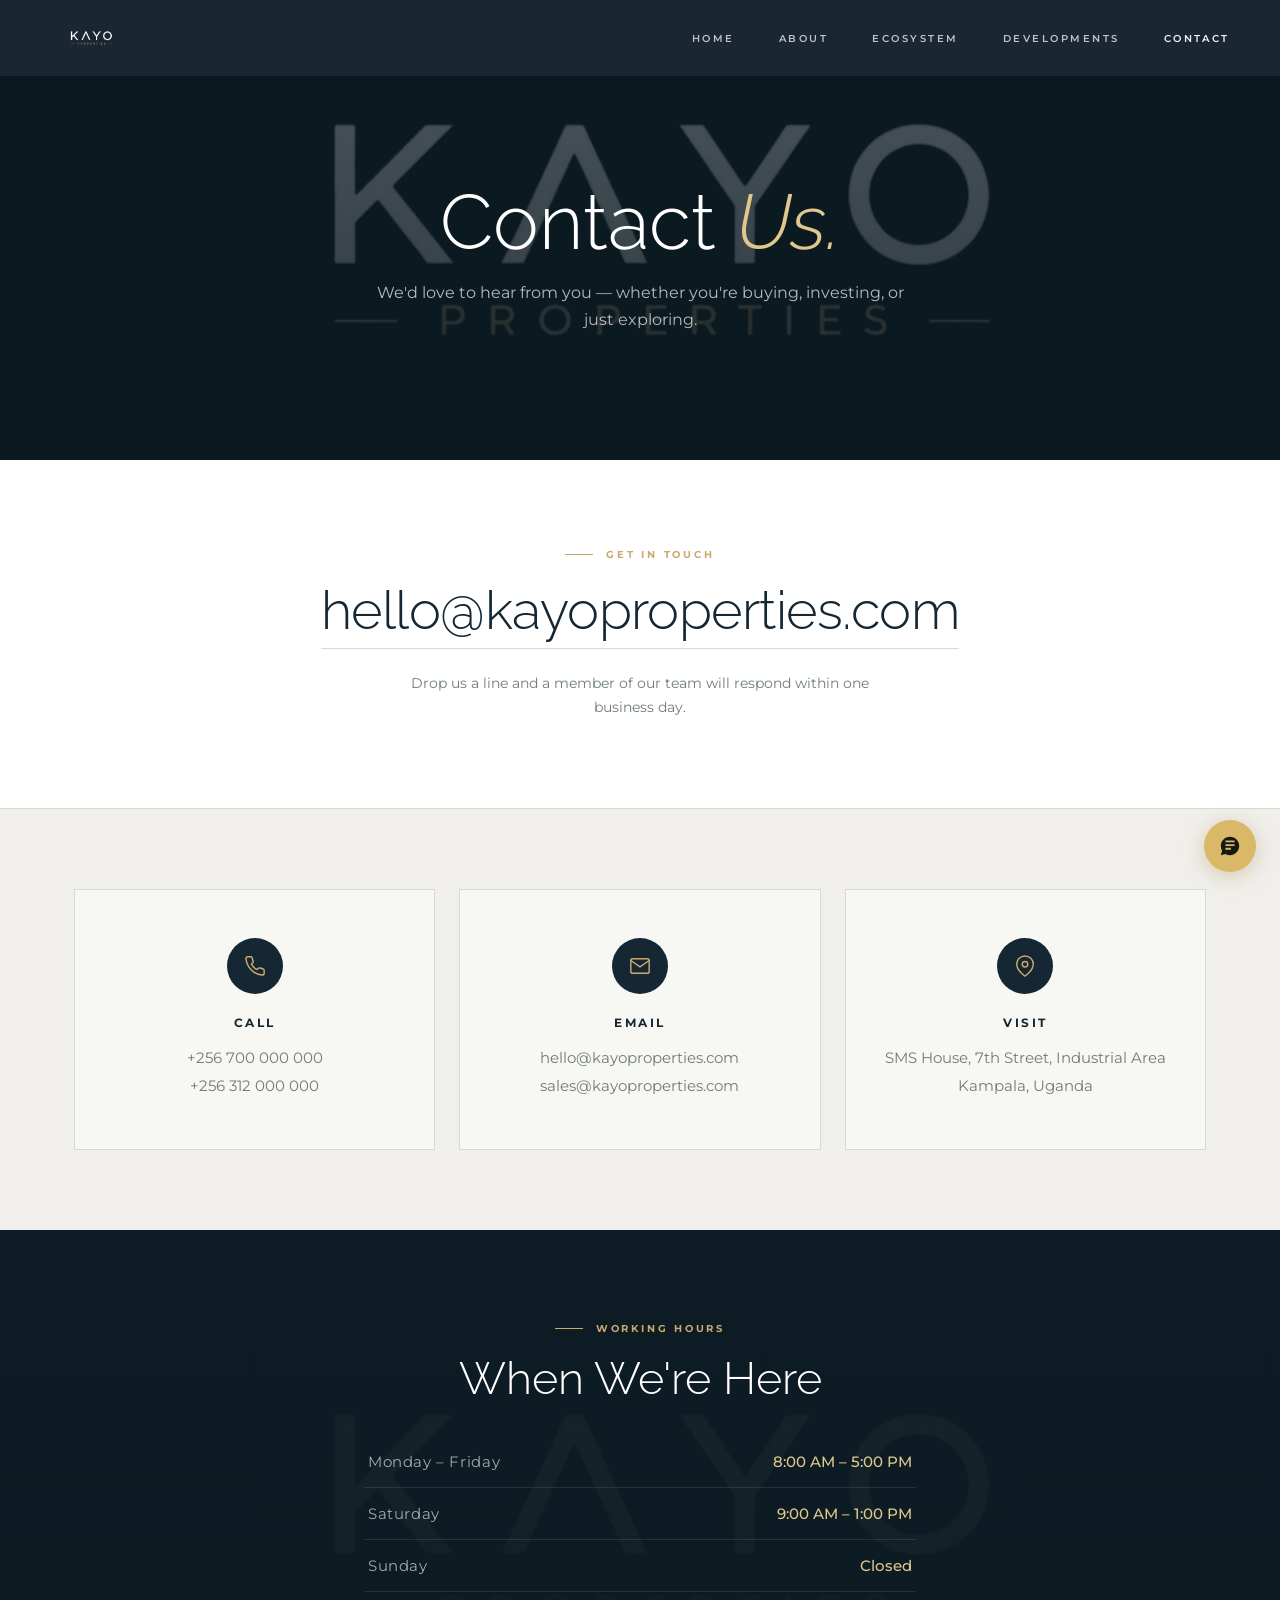
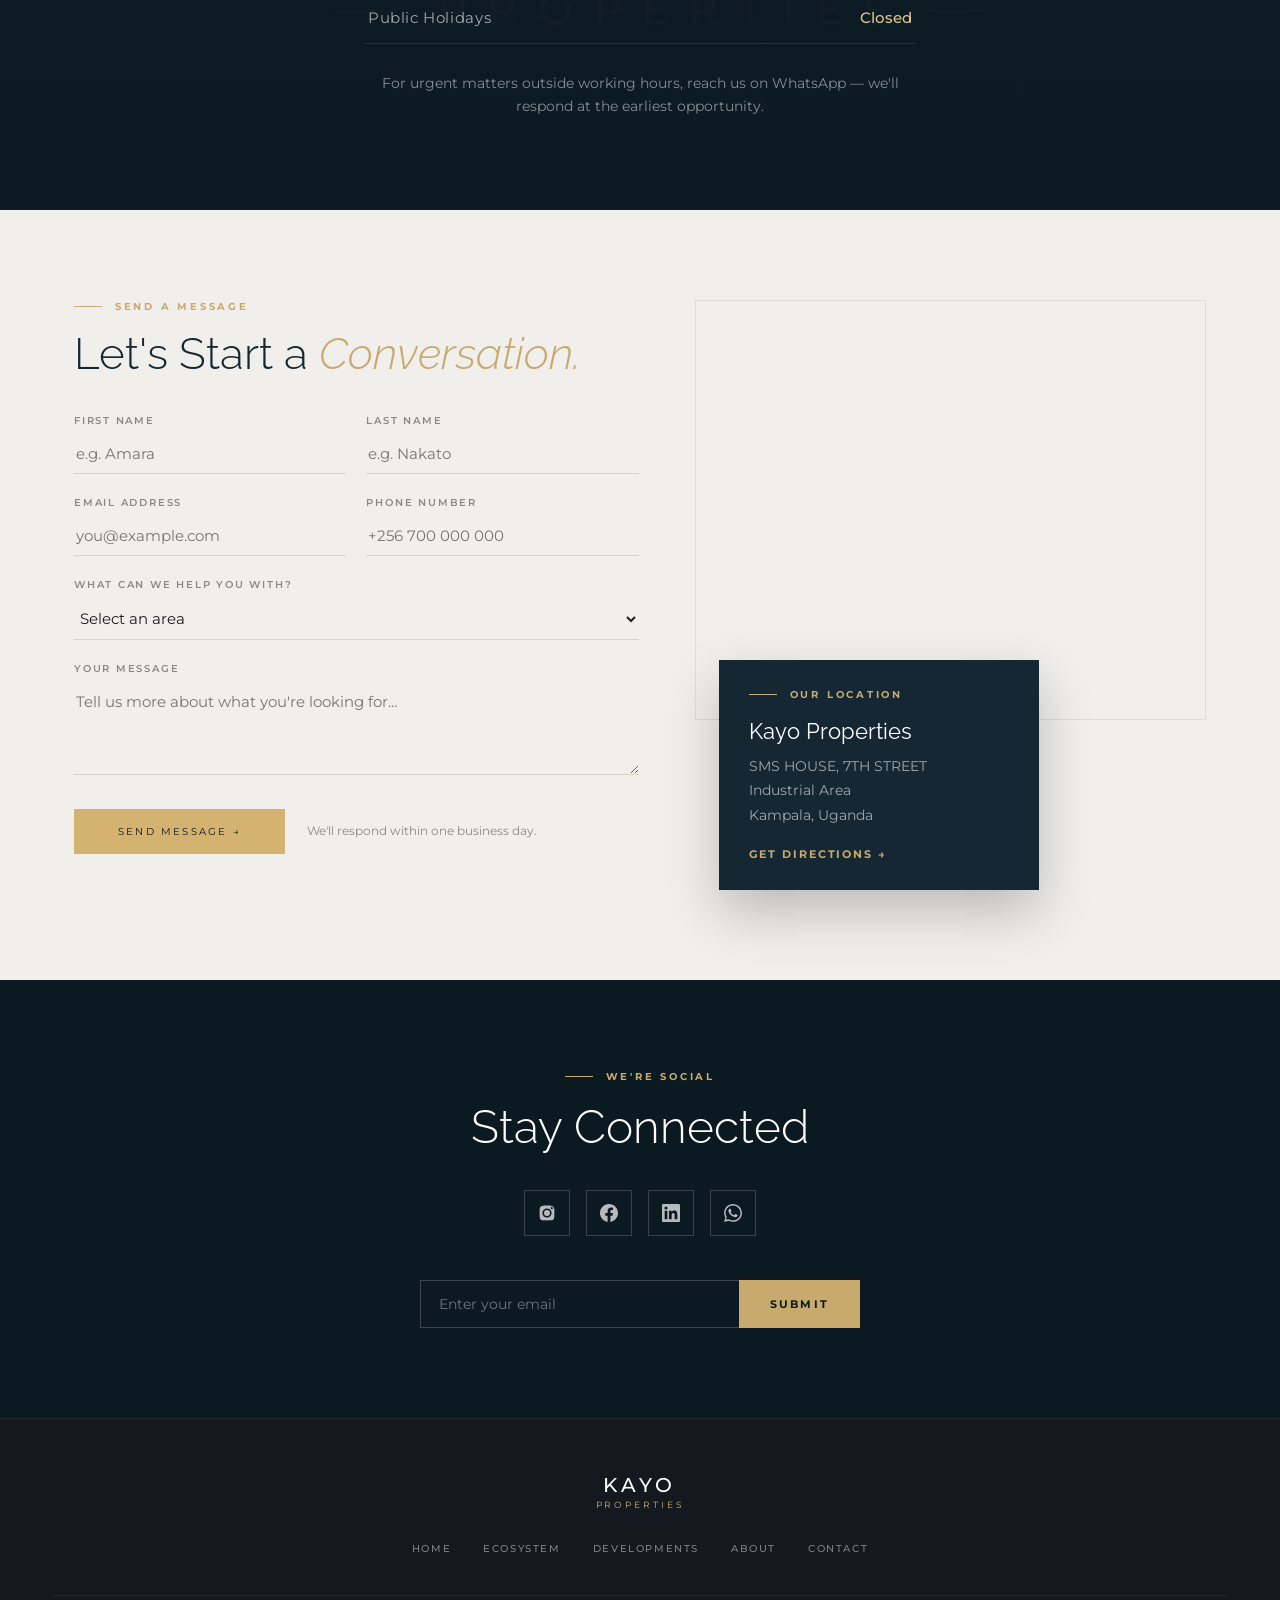
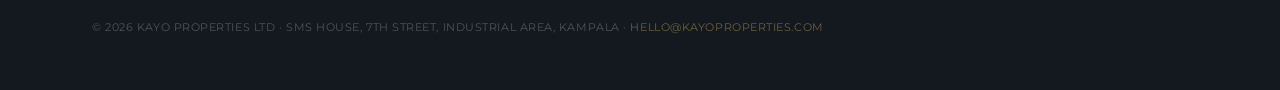
==== commit d1d72c72: "added gallery , adjusted dalyout of developments page, change hero section to carousel" ====
--- a/hass-inspired/contacts.html
+++ b/hass-inspired/contacts.html
@@ -43,11 +43,11 @@
 
   <!-- ── HERO ── -->
   <section class="cc-hero">
-    <img class="cc-hero-img" src="assets/contact-hero.jpg" alt="Kayo Properties"
+    <img class="cc-hero-img" src="assets/logo.png" alt="Kayo Properties"
          onerror="this.onerror=null;this.src='https://placehold.co/1600x700/0b1921/c8a96e?text=Contact';">
     <div class="cc-hero-scrim"></div>
     <div class="cc-hero-inner reveal">
-      <p class="cc-eyebrow cc-eyebrow--center">Kayo Properties</p>
+     
       <h1 class="cc-hero-title">Contact <em>Us.</em></h1>
       <p class="cc-hero-sub">We'd love to hear from you — whether you're buying, investing, or just exploring.</p>
     </div>
@@ -95,7 +95,7 @@
         </svg>
       </div>
       <h3 class="cc-card-title">Visit</h3>
-      <span class="cc-card-line">Plot 6B, Kololo Hill Drive</span>
+      <span class="cc-card-line">SMS House, 7th Street, Industrial Area</span>
       <span class="cc-card-line">Kampala, Uganda</span>
     </article>
   </section>
@@ -103,7 +103,7 @@
 
   <!-- ── WORKING HOURS (over image) ── -->
   <section class="cc-hours">
-    <img class="cc-hours-img" src="assets/contact-hours.jpg" alt=""
+    <img class="cc-hours-img" src="assets/logo5 (1).png" alt=""
          onerror="this.onerror=null;this.src='https://placehold.co/1600x600/142733/142733?text=+';">
     <div class="cc-hours-scrim"></div>
     <div class="cc-hours-inner reveal">
@@ -182,14 +182,14 @@
 
     <div class="cc-map-side reveal-right">
       <iframe
-        title="Kayo Properties location"
-        src="https://www.google.com/maps/embed?pb=!1m18!1m12!1m3!1d63835.0!2d32.5272!3d0.3476!2m3!1f0!2f0!3f0!3m2!1i1024!2i768!4f13.1!3m3!1m2!1s0x177dbb0f9b9b9b9b%3A0x1b2b3b4b5b6b7b8b!2sKololo%2C%20Kampala!5e0!3m2!1sen!2sug!4v1700000000000"
+        title="Kayo Properties — SMS House, 7th Street, Industrial Area, Kampala"
+        src="https://www.google.com/maps?q=SMS%20House%2C%207th%20Street%2C%20Industrial%20Area%2C%20Kampala%2C%20Uganda&output=embed"
         allowfullscreen loading="lazy" referrerpolicy="no-referrer-when-downgrade"></iframe>
       <div class="cc-map-card reveal">
         <p class="cc-eyebrow cc-eyebrow--gold">Our Location</p>
         <p class="cc-map-name">Kayo Properties</p>
-        <p class="cc-map-addr">Plot 6B, Kololo Hill Drive<br>P.O Box 00000<br>Kampala, Uganda</p>
-        <a class="cc-map-dir" href="https://maps.google.com" target="_blank" rel="noopener noreferrer">Get Directions →</a>
+        <p class="cc-map-addr">SMS HOUSE, 7TH STREET<br>Industrial Area<br>Kampala, Uganda</p>
+        <a class="cc-map-dir" href="https://www.google.com/maps/search/?api=1&query=SMS%20House%2C%207th%20Street%2C%20Industrial%20Area%2C%20Kampala%2C%20Uganda" target="_blank" rel="noopener noreferrer">Get Directions →</a>
       </div>
     </div>
   </section>
@@ -224,6 +224,42 @@
     </div>
   </section>
 
+  <button id="kayo-fab" onclick="toggleChat()" aria-label="Open chat">
+  <svg viewBox="0 0 24 24"><path d="M12 2C6.48 2 2 6.48 2 12c0 1.85.5 3.58 1.37 5.07L2 22l5.09-1.35A9.96 9.96 0 0 0 12 22c5.52 0 10-4.48 10-10S17.52 2 12 2zm1 14H7v-2h6v2zm4-4H7v-2h10v2zm0-4H7V6h10v2z"/></svg>
+</button>
+ 
+<!-- ── Chat window ── -->
+<div id="kayo-chat" role="dialog" aria-label="Kayo Properties AI Advisor">
+  <div class="chat-header">
+    <div class="chat-avatar">
+      <svg viewBox="0 0 24 24"><path d="M10 20v-6h4v6h5v-8h3L12 3 2 12h3v8z"/></svg>
+    </div>
+    <div class="chat-header-info">
+      <strong>Kayo Property Advisor</strong>
+      <span>AI · Kampala, Uganda</span>
+    </div>
+    <button class="chat-close" onclick="toggleChat()" aria-label="Close">✕</button>
+  </div>
+ 
+  <div class="chat-messages" id="chat-messages"></div>
+ 
+  <div class="quick-replies" id="quick-replies">
+    <button class="quick-reply" onclick="sendQuick('Available listings')">Available listings</button>
+    <button class="quick-reply" onclick="sendQuick('Buying vs renting')">Buy or rent?</button>
+    <button class="quick-reply" onclick="sendQuick('Schedule a viewing')">Schedule a viewing</button>
+    <button class="quick-reply" onclick="sendQuick('Investment advice')">Investment advice</button>
+  </div>
+ 
+  <div class="chat-input-row">
+    <input id="chat-input" type="text" placeholder="Ask about properties…"
+      onkeydown="if(event.key==='Enter') sendMessage()" />
+    <button class="chat-send" onclick="sendMessage()" aria-label="Send">
+      <svg viewBox="0 0 24 24"><path d="M2.01 21L23 12 2.01 3 2 10l15 2-15 2z"/></svg>
+    </button>
+  </div>
+  <div class="chat-footer">Powered by Kayo Properties AI</div>
+</div>
+
 
   <!-- ── FOOTER ── -->
   <footer class="footer">
@@ -236,7 +272,6 @@
       <a href="ecosystem.html">Ecosystem</a>
       <a href="developments.html">Developments</a>
       <a href="index.html#about">About</a>
-      <a href="#">List Property</a>
       <a href="contacts.html">Contact</a>
     </nav>
     <div class="footer-bottom">
--- a/hass-inspired/styles.css
+++ b/hass-inspired/styles.css
@@ -251,7 +251,7 @@
 
 .brand-logo {
   display: block;
-  height: 40px;
+  height: 60px;          /* enlarged for visibility; stays within the 76px nav */
   width: auto;
   object-fit: contain;
 }
@@ -884,7 +884,7 @@
   width: 100%;
   background: #ffffff;
   font-family: var(--sans);
-  padding: 72px 0 88px;
+  padding: 36px 0 88px; /* was 72px — slider now fills the other half of the gap */
 }
 
 .hc-features-inner {
@@ -5182,7 +5182,7 @@
 .hero-slider {
   position: relative;
   width: 100%;
-  height: clamp(460px, 78vh, 760px);
+  height: clamp(496px, calc(78vh + 36px), 796px); /* +36px = half the gap to "Our Offerings" */
   overflow: hidden;
   background: var(--hass-navy-dark);
   margin-top: -76px;          /* sit under the fixed header */
@@ -6430,3 +6430,439 @@
   .fp-slide { padding: 16px; }
   .fp-arrow { width: 40px; height: 40px; font-size: 1.3rem; }
 }
+
+
+/* ════════════════════════════════════
+     CHATBOT WIDGET
+  ════════════════════════════════════ */
+ 
+  /* ── Floating CTA button (matches WhatsApp pill in screenshot) ── */
+  #kayo-cta {
+  position: fixed;
+  bottom: 90px;
+  right: 24px;
+  display: flex;
+  align-items: center;
+  gap: 10px;
+  background: #171714 !important;
+  color: #fffdf7 !important;
+  border: 1px solid #d9b968;
+  border-radius: 999px;
+  padding: 11px 20px 11px 14px;
+  font-family: "Helvetica Neue", Arial, sans-serif;
+  font-size: 14px;
+  cursor: pointer;
+  box-shadow: 0 8px 24px rgba(0, 0, 0, .28);
+  transition: background .2s, border-color .2s, transform .15s;
+  z-index: 900;
+}
+#kayo-cta:hover { background: #292820 !important; border-color: #f2d27e; transform: translateY(-2px); }
+#kayo-cta .cta-icon { width: 28px; height: 28px; border-radius: 50%; background: #d9b968; display: flex; align-items: center; justify-content: center; flex-shrink: 0; }
+#kayo-cta .cta-icon svg { width: 15px; height: 15px; fill: #171714; }
+
+#kayo-fab { position: fixed; bottom: 28px; right: 24px; width: 52px; height: 52px; border-radius: 50%; background: #d9b968; display: flex; align-items: center; justify-content: center; cursor: pointer; box-shadow: 0 4px 20px rgba(184,154,106,.45); transition: background .2s, transform .15s; z-index: 900; border: none; }
+#kayo-fab:hover { background: #f2d27e; transform: scale(1.07); }
+#kayo-fab svg { width: 22px; height: 22px; fill: #171714; }
+
+/* Every visible chat surface has an opaque background. */
+#kayo-chat { position: fixed; bottom: 90px; right: 24px; width: 370px; max-width: calc(100vw - 48px); background: #fffdf7 !important; color: #252525 !important; border: 1px solid #d9b968; border-radius: 14px; box-shadow: 0 12px 36px rgba(0,0,0,.3); display: flex; flex-direction: column; overflow: hidden; z-index: 1000; transform-origin: bottom right; transition: opacity .25s, transform .25s; opacity: 0; transform: scale(.85) translateY(10px); pointer-events: none; max-height: 540px; }
+#kayo-chat.open { opacity: 1; transform: scale(1) translateY(0); pointer-events: all; }
+
+#kayo-chat .chat-header { background: #1c1b17 !important; color: #fffdf7 !important; border-bottom: 1px solid #d9b968; padding: 16px 18px; display: flex; align-items: center; gap: 12px; }
+#kayo-chat .chat-avatar { width: 38px; height: 38px; border-radius: 50%; background: #d9b968; display: flex; align-items: center; justify-content: center; flex-shrink: 0; }
+#kayo-chat .chat-avatar svg { width: 20px; height: 20px; fill: #171714; }
+#kayo-chat .chat-header-info { flex: 1; }
+#kayo-chat .chat-header-info strong { display: block; font-family: Georgia, serif; font-size: 15px; color: #fffdf7 !important; font-weight: 600; }
+#kayo-chat .chat-header-info span { font-family: "Helvetica Neue", sans-serif; font-size: 11px; color: #f2d27e !important; letter-spacing: .05em; }
+#kayo-chat .chat-close { background: transparent; border: none; cursor: pointer; color: #e9e3d6 !important; font-size: 24px; line-height: 1; padding: 4px; }
+#kayo-chat .chat-close:hover { color: #f2d27e !important; }
+
+#kayo-chat .chat-messages { flex: 1; overflow-y: auto; padding: 18px 16px; display: flex; flex-direction: column; gap: 12px; max-height: 340px; background: #fffdf7 !important; color: #252525 !important; scrollbar-width: thin; scrollbar-color: #d9b968 #fffdf7; }
+#kayo-chat .chat-messages::-webkit-scrollbar { width: 5px; }
+#kayo-chat .chat-messages::-webkit-scrollbar-thumb { background: #d9b968; border-radius: 3px; }
+#kayo-chat .msg { max-width: 82%; font-family: "Helvetica Neue", Arial, sans-serif; font-size: 13.5px; line-height: 1.55; border-radius: 12px; padding: 10px 14px; }
+#kayo-chat .msg.bot, #kayo-chat .msg.typing { background: #f0eadc !important; color: #252525 !important; border: 1px solid #ded3bd; border-bottom-left-radius: 4px; align-self: flex-start; }
+#kayo-chat .msg.user { background: #d9b968 !important; color: #171714 !important; border-bottom-right-radius: 4px; align-self: flex-end; font-weight: 600; }
+#kayo-chat .typing-dots span { display: inline-block; width: 6px; height: 6px; background: #a37b24; border-radius: 50%; margin: 0 2px; }
+
+#kayo-chat .quick-replies { display: flex; flex-wrap: wrap; gap: 8px; padding: 0 16px 12px; background: #fffdf7 !important; }
+#kayo-chat .quick-reply { background: #fffdf7 !important; border: 1px solid #b69040; color: #332a18 !important; border-radius: 999px; padding: 6px 14px; font-family: "Helvetica Neue", sans-serif; font-size: 12px; cursor: pointer; }
+#kayo-chat .quick-reply:hover { background: #f0eadc !important; border-color: #8b681d; }
+
+#kayo-chat .chat-input-row { display: flex; align-items: center; gap: 8px; padding: 12px 14px; border-top: 1px solid #d9cba9; background: #eee8da !important; }
+#kayo-chat .chat-input-row input { flex: 1; background: #fffdf7 !important; border: 1px solid #b69040; border-radius: 999px; padding: 9px 16px; color: #252525 !important; font-family: "Helvetica Neue", sans-serif; font-size: 13px; outline: none; }
+#kayo-chat .chat-input-row input::placeholder { color: #67635b !important; opacity: 1; }
+#kayo-chat .chat-input-row input:focus { border-color: #7a5817; box-shadow: 0 0 0 2px rgba(217,185,104,.28); }
+#kayo-chat .chat-send { width: 36px; height: 36px; border-radius: 50%; background: #d9b968; border: none; cursor: pointer; display: flex; align-items: center; justify-content: center; flex-shrink: 0; }
+#kayo-chat .chat-send:hover { background: #f2d27e; transform: scale(1.08); }
+#kayo-chat .chat-send svg { width: 16px; height: 16px; fill: #171714; }
+#kayo-chat .chat-footer { padding: 6px 16px 10px; text-align: center; background: #fffdf7 !important; font-family: "Helvetica Neue", sans-serif; font-size: 10px; color: #5b574f !important; letter-spacing: .05em; }
+
+/* =========================================================
+   22 Developments — listing cards (HASS rentresidential style)
+   ========================================================= */
+.dev-hero {
+  background: var(--hass-navy-dark);
+  color: #fff;
+  text-align: center;
+  padding: 72px 24px 56px;
+}
+.dev-eyebrow {
+  font-size: 0.62rem;
+  letter-spacing: 0.28em;
+  text-transform: uppercase;
+  color: var(--gold);
+  font-weight: 700;
+  margin-bottom: 14px;
+}
+.dev-hero-title {
+  font-family: var(--ff-display);
+  font-size: clamp(2.4rem, 5vw, 4rem);
+  font-weight: 300;
+  line-height: 1.1;
+}
+.dev-hero-title em { font-style: italic; color: var(--hass-gold-soft); }
+.dev-hero-sub {
+  max-width: 560px;
+  margin: 16px auto 0;
+  color: rgba(255, 255, 255, 0.66);
+  font-size: 0.98rem;
+  line-height: 1.7;
+}
+
+.dev-filter {
+  display: flex;
+  justify-content: center;
+  gap: 12px;
+  flex-wrap: wrap;
+  max-width: 1180px;
+  margin: 0 auto;
+  padding: 36px 24px 0;
+}
+.dev-filter-btn {
+  font-family: var(--ff-body);
+  font-size: 0.66rem;
+  letter-spacing: 0.16em;
+  text-transform: uppercase;
+  font-weight: 600;
+  padding: 11px 26px;
+  border: 1px solid var(--stone-dark);
+  background: transparent;
+  color: var(--text-body);
+  cursor: pointer;
+  transition: background 0.25s, color 0.25s, border-color 0.25s;
+}
+.dev-filter-btn:hover { border-color: var(--navy); }
+.dev-filter-btn.active { background: var(--navy); color: #fff; border-color: var(--navy); }
+
+.dev-list {
+  max-width: 1180px;
+  margin: 0 auto;
+  padding: 36px 24px 90px;
+  display: flex;
+  flex-direction: column;
+  gap: 36px;
+}
+
+.dev-card {
+  display: grid;
+  grid-template-columns: 1fr 1fr;
+  background: #fff;
+  border: 1px solid var(--border);
+  overflow: hidden;
+  transition: box-shadow 0.35s var(--ease-out);
+}
+.dev-card:hover { box-shadow: 0 26px 60px rgba(20, 39, 51, 0.12); }
+.dev-card:nth-child(even) .dev-card__media { order: 2; }   /* alternate image side */
+
+.dev-card__media {
+  position: relative;
+  min-height: 360px;
+  overflow: hidden;
+}
+.dev-card__media img {
+  position: absolute;   /* out of flow so a portrait image never inflates the card */
+  inset: 0;
+  width: 100%;
+  height: 100%;
+  object-fit: cover;
+  display: block;
+  transition: transform 0.8s var(--ease-out);
+}
+.dev-card:hover .dev-card__media img { transform: scale(1.05); }
+.dev-card[data-status="sold"] .dev-card__media img { filter: grayscale(0.35) brightness(0.92); }
+
+.dev-card__badge {
+  position: absolute;
+  top: 20px;
+  left: 20px;
+  font-size: 0.58rem;
+  letter-spacing: 0.2em;
+  text-transform: uppercase;
+  font-weight: 700;
+  padding: 8px 16px;
+}
+.dev-card__badge--gold { background: var(--gold); color: var(--navy); }
+.dev-card__badge--sold { background: rgba(13, 28, 38, 0.82); color: #fff; }
+
+.dev-card__body {
+  padding: 52px;
+  display: flex;
+  flex-direction: column;
+  justify-content: center;
+}
+.dev-card__loc {
+  display: flex;
+  align-items: center;
+  gap: 7px;
+  font-size: 0.62rem;
+  letter-spacing: 0.18em;
+  text-transform: uppercase;
+  color: var(--gold);
+  font-weight: 700;
+  margin-bottom: 14px;
+}
+.dev-card__loc svg { width: 14px; height: 14px; }
+.dev-card__name {
+  font-family: var(--ff-display);
+  font-size: clamp(1.8rem, 2.8vw, 2.6rem);
+  font-weight: 300;
+  color: var(--navy);
+  line-height: 1.15;
+  margin-bottom: 16px;
+}
+.dev-card__desc {
+  font-size: 0.92rem;
+  line-height: 1.85;
+  color: var(--muted);
+  margin-bottom: 28px;
+}
+
+.dev-card__stats {
+  display: flex;
+  flex-wrap: wrap;
+  border-top: 1px solid var(--border);
+  border-bottom: 1px solid var(--border);
+  margin-bottom: 28px;
+}
+.dev-stat {
+  display: flex;
+  align-items: center;
+  gap: 11px;
+  padding: 18px 26px 18px 0;
+  margin-right: 26px;
+  border-right: 1px solid var(--border);
+}
+.dev-stat:last-child { border-right: 0; margin-right: 0; padding-right: 0; }
+.dev-stat svg { width: 18px; height: 18px; color: var(--gold); flex-shrink: 0; }
+.dev-stat span {
+  display: block;
+  font-size: 0.55rem;
+  letter-spacing: 0.14em;
+  text-transform: uppercase;
+  color: var(--text-subtle);
+  margin-bottom: 3px;
+}
+.dev-stat strong { font-size: 0.88rem; color: var(--navy); font-weight: 600; }
+
+.dev-card__actions { display: flex; gap: 14px; flex-wrap: wrap; }
+.dev-btn {
+  font-family: var(--ff-body);
+  font-size: 0.66rem;
+  letter-spacing: 0.16em;
+  text-transform: uppercase;
+  font-weight: 700;
+  padding: 14px 26px;
+  text-decoration: none;
+  transition: background 0.25s, color 0.25s, border-color 0.25s;
+  display: inline-flex;
+  align-items: center;
+}
+.dev-btn--gold { background: var(--gold); color: var(--navy); border: 1px solid var(--gold); }
+.dev-btn--gold:hover { background: var(--hass-gold-soft); border-color: var(--hass-gold-soft); }
+.dev-btn--outline { background: transparent; color: var(--navy); border: 1px solid var(--stone-dark); }
+.dev-btn--outline:hover { background: var(--navy); color: #fff; border-color: var(--navy); }
+.dev-btn--ghost { background: var(--off); color: var(--text-subtle); border: 1px solid var(--border); cursor: default; }
+
+.dev-empty {
+  display: none;
+  text-align: center;
+  color: var(--text-subtle);
+  font-size: 0.95rem;
+  padding: 40px 0;
+}
+
+@media (max-width: 860px) {
+  .dev-card { grid-template-columns: 1fr; }
+  .dev-card:nth-child(even) .dev-card__media { order: 0; }
+  .dev-card__media { min-height: 240px; }
+  .dev-card__body { padding: 36px 28px; }
+  .dev-stat { padding-right: 16px; margin-right: 16px; }
+}
+
+/* =========================================================
+   23 Developments — Residences Gallery (masonry + lightbox)
+   ========================================================= */
+.gallery {
+  background: #ffffff;
+  padding: 88px 24px;
+  border-top: 1px solid var(--border);
+}
+.gallery-inner { max-width: 1180px; margin: 0 auto; }
+
+.gallery-head { text-align: center; margin-bottom: 54px; }
+.gallery-title {
+  font-family: var(--ff-display);
+  font-size: clamp(2.2rem, 4vw, 3.4rem);
+  font-weight: 300;
+  color: var(--navy);
+  line-height: 1.1;
+}
+.gallery-title em { font-style: italic; color: var(--gold); }
+.gallery-sub {
+  max-width: 580px;
+  margin: 16px auto 0;
+  color: var(--muted);
+  font-size: 0.95rem;
+  line-height: 1.75;
+}
+
+.gallery-group { margin-bottom: 56px; }
+.gallery-group:last-child { margin-bottom: 0; }
+.gallery-group__label {
+  display: flex;
+  align-items: baseline;
+  gap: 16px;
+  padding-bottom: 16px;
+  margin-bottom: 22px;
+  border-bottom: 1px solid var(--border);
+}
+.gallery-group__name {
+  font-family: var(--ff-display);
+  font-size: clamp(1.6rem, 2.4vw, 2.1rem);
+  font-weight: 300;
+  color: var(--navy);
+}
+.gallery-group__loc {
+  font-size: 0.6rem;
+  letter-spacing: 0.2em;
+  text-transform: uppercase;
+  color: var(--gold);
+  font-weight: 700;
+}
+.gallery-group__tag {
+  margin-left: auto;
+  font-size: 0.54rem;
+  letter-spacing: 0.18em;
+  text-transform: uppercase;
+  font-weight: 700;
+  color: var(--text-subtle);
+  border: 1px solid var(--border);
+  padding: 6px 12px;
+}
+
+/* Masonry via CSS columns — gap-free, varied heights */
+.gallery-grid { column-count: 4; column-gap: 12px; }
+
+.g-item {
+  break-inside: avoid;
+  display: block;
+  width: 100%;
+  margin: 0 0 12px;
+  padding: 0;
+  border: 0;
+  background: none;
+  position: relative;
+  overflow: hidden;
+  cursor: pointer;
+  line-height: 0;
+}
+.g-item img {
+  width: 100%;
+  display: block;
+  transition: transform 0.8s var(--ease-out);
+}
+.g-item:hover img { transform: scale(1.06); }
+.g-item::after {
+  content: "";
+  position: absolute;
+  inset: 0;
+  background: linear-gradient(to top, rgba(11, 25, 33, 0.62), rgba(11, 25, 33, 0) 55%);
+  opacity: 0;
+  transition: opacity 0.4s ease;
+}
+.g-item:hover::after { opacity: 1; }
+.g-item__cap {
+  position: absolute;
+  left: 14px;
+  bottom: 12px;
+  z-index: 2;
+  color: #fff;
+  font-size: 0.56rem;
+  letter-spacing: 0.18em;
+  text-transform: uppercase;
+  font-weight: 600;
+  line-height: 1.4;
+  opacity: 0;
+  transform: translateY(8px);
+  transition: opacity 0.4s ease, transform 0.4s ease;
+}
+.g-item:hover .g-item__cap { opacity: 1; transform: translateY(0); }
+
+@media (max-width: 1024px) { .gallery-grid { column-count: 3; } }
+@media (max-width: 680px) {
+  .gallery { padding: 64px 20px; }
+  .gallery-grid { column-count: 2; }
+  .gallery-group__label { flex-wrap: wrap; }
+  .gallery-group__tag { margin-left: 0; }
+}
+
+/* Lightbox */
+.glb {
+  position: fixed;
+  inset: 0;
+  z-index: 2000;
+  background: rgba(7, 17, 23, 0.94);
+  display: none;
+  align-items: center;
+  justify-content: center;
+}
+.glb.open { display: flex; }
+.glb__img {
+  max-width: 90vw;
+  max-height: 86vh;
+  box-shadow: 0 30px 80px rgba(0, 0, 0, 0.5);
+}
+.glb__close {
+  position: absolute;
+  top: 22px;
+  right: 28px;
+  background: none;
+  border: 0;
+  color: #fff;
+  font-size: 2.4rem;
+  line-height: 1;
+  cursor: pointer;
+  opacity: 0.8;
+  transition: opacity 0.2s, color 0.2s;
+}
+.glb__close:hover { opacity: 1; color: var(--gold); }
+.glb__nav {
+  position: absolute;
+  top: 50%;
+  transform: translateY(-50%);
+  width: 52px;
+  height: 52px;
+  display: flex;
+  align-items: center;
+  justify-content: center;
+  font-size: 1.7rem;
+  background: rgba(255, 255, 255, 0.08);
+  border: 1px solid rgba(255, 255, 255, 0.25);
+  color: #fff;
+  cursor: pointer;
+  transition: background 0.25s, color 0.25s, border-color 0.25s;
+}
+.glb__nav:hover { background: var(--gold); border-color: var(--gold); color: var(--navy); }
+.glb__prev { left: 24px; }
+.glb__next { right: 24px; }
